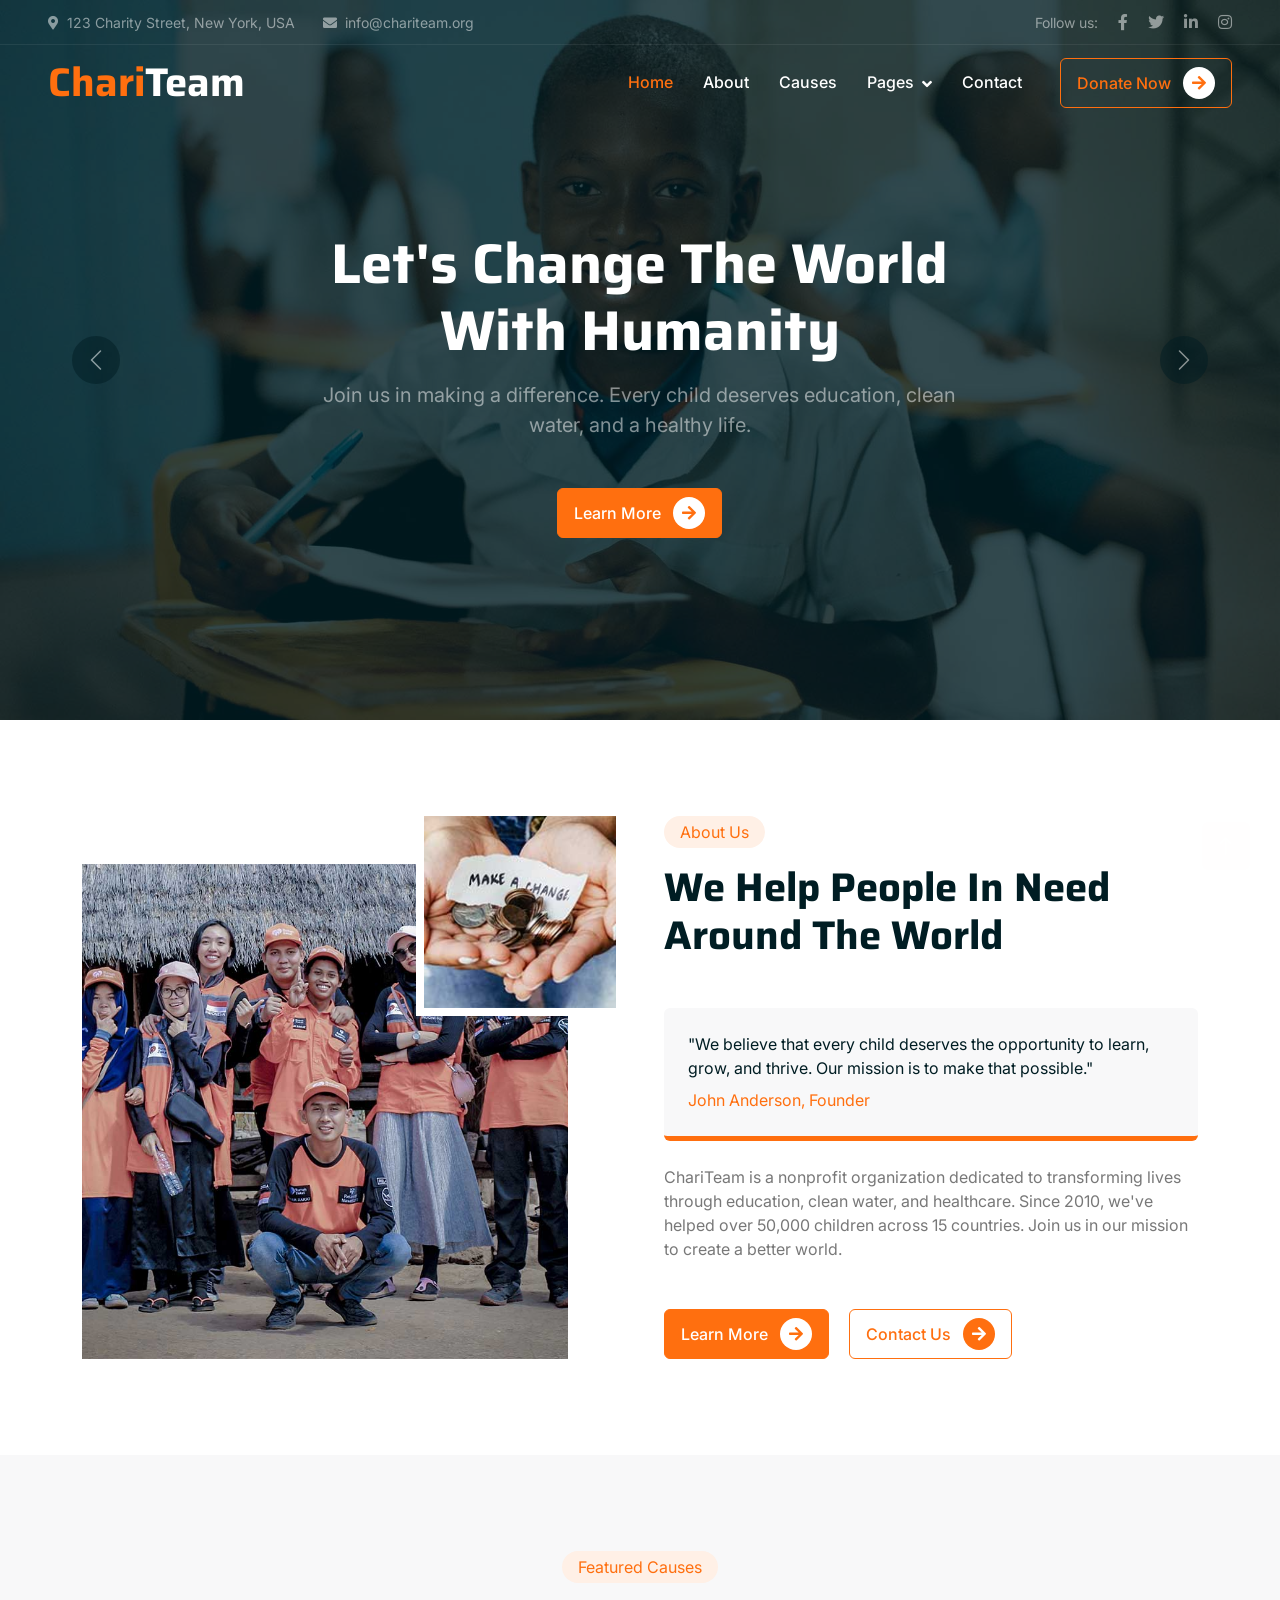
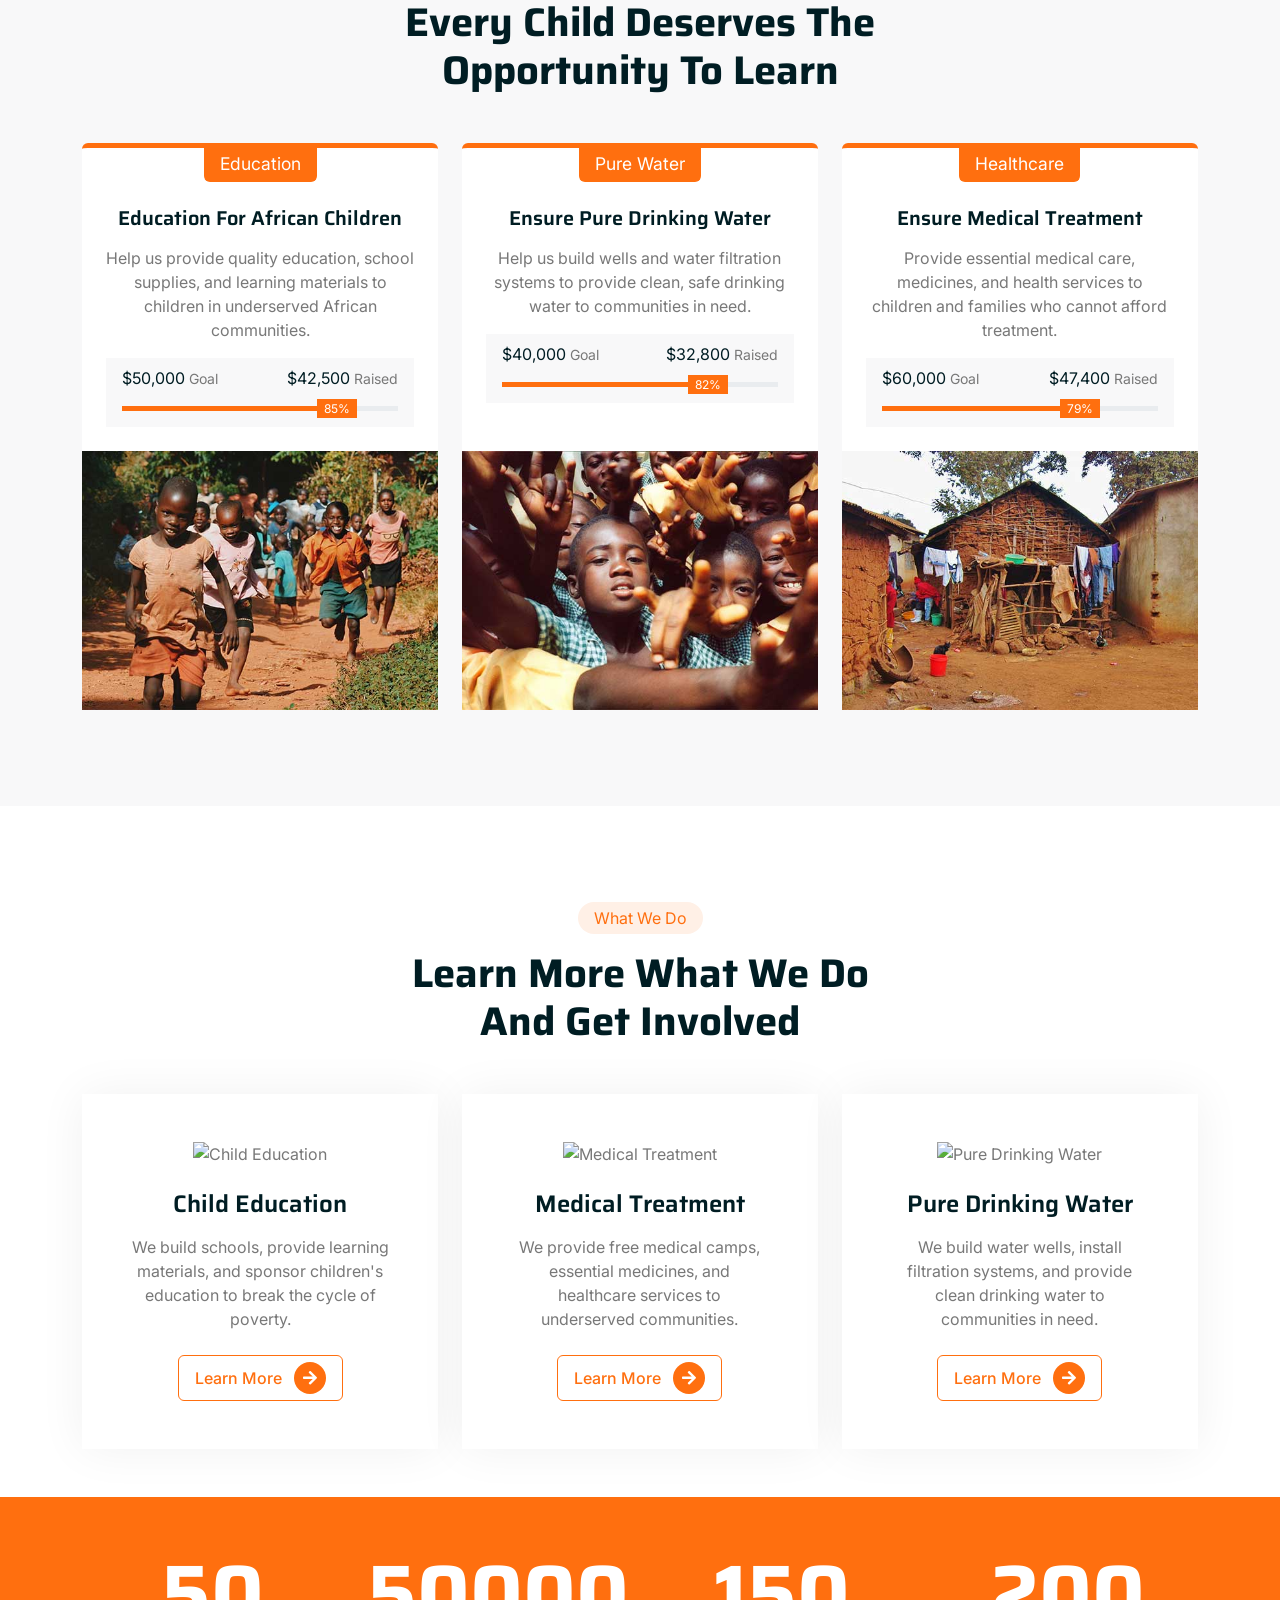
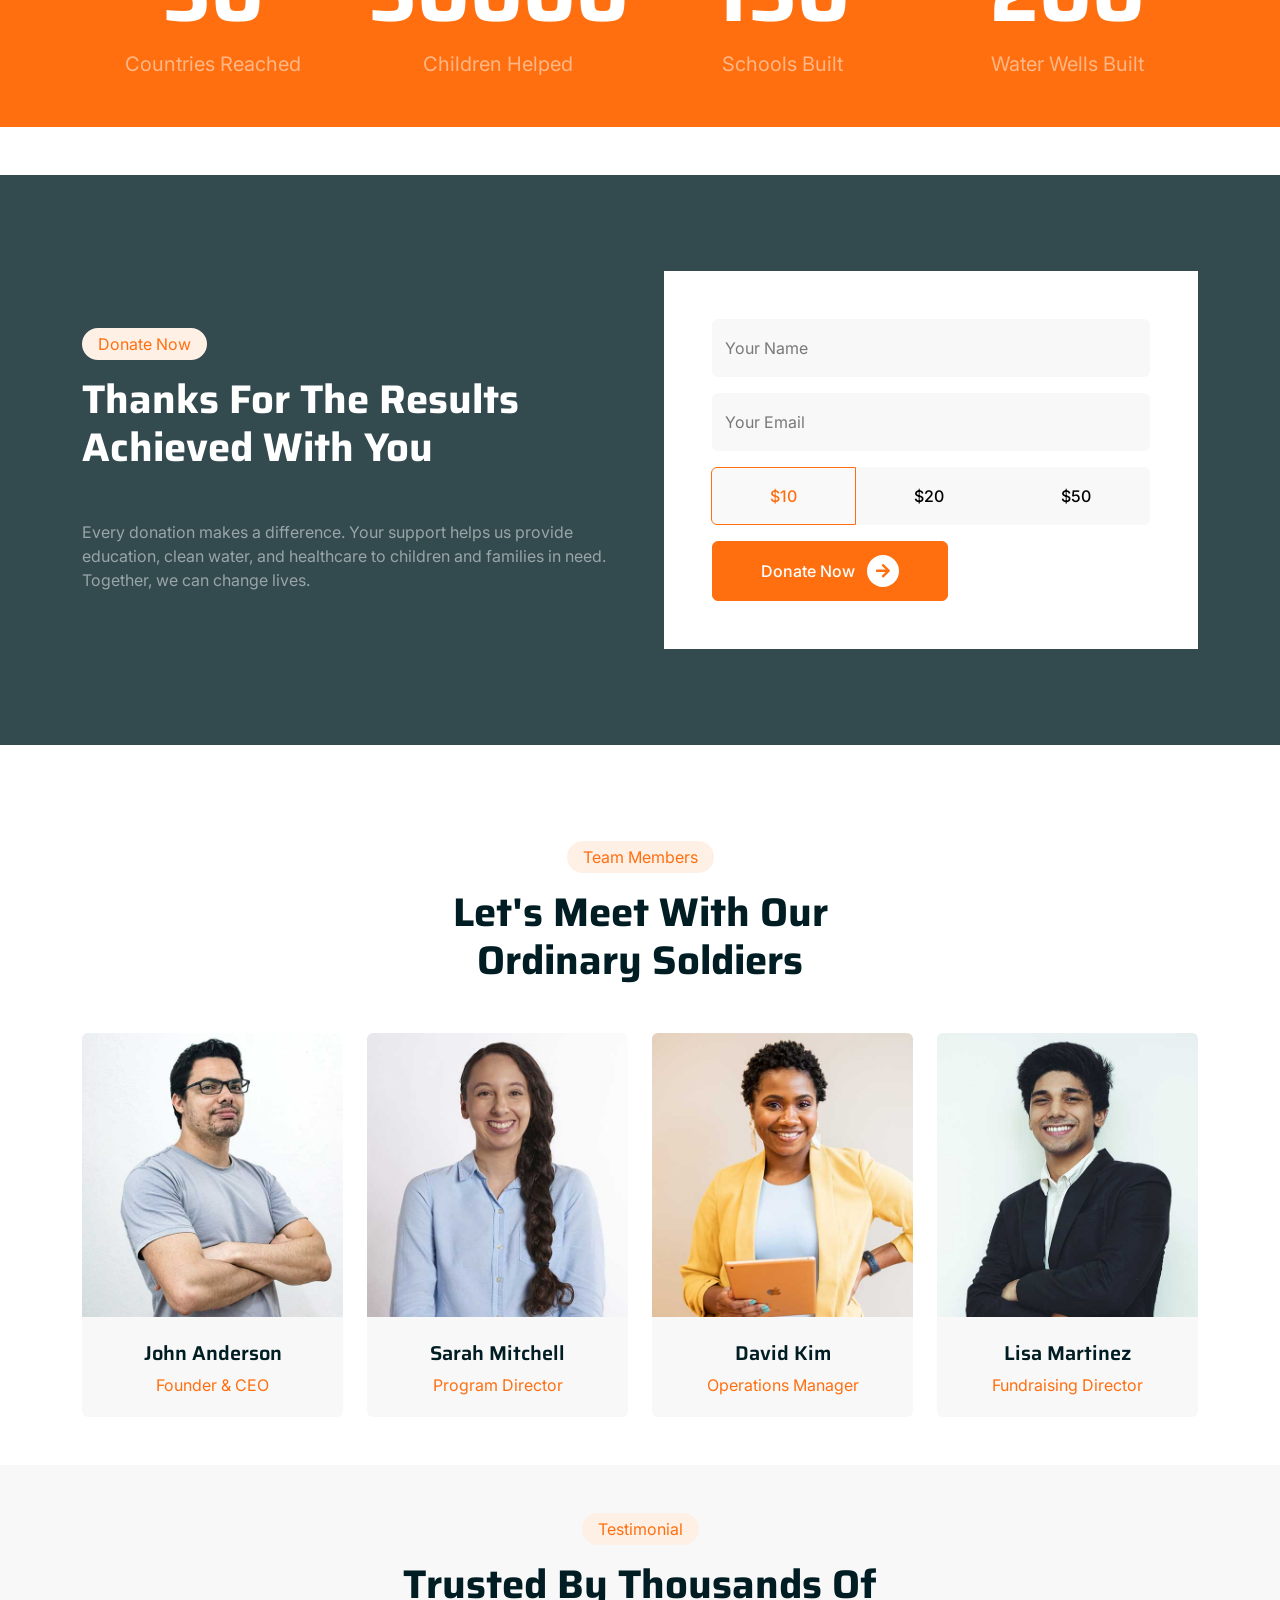
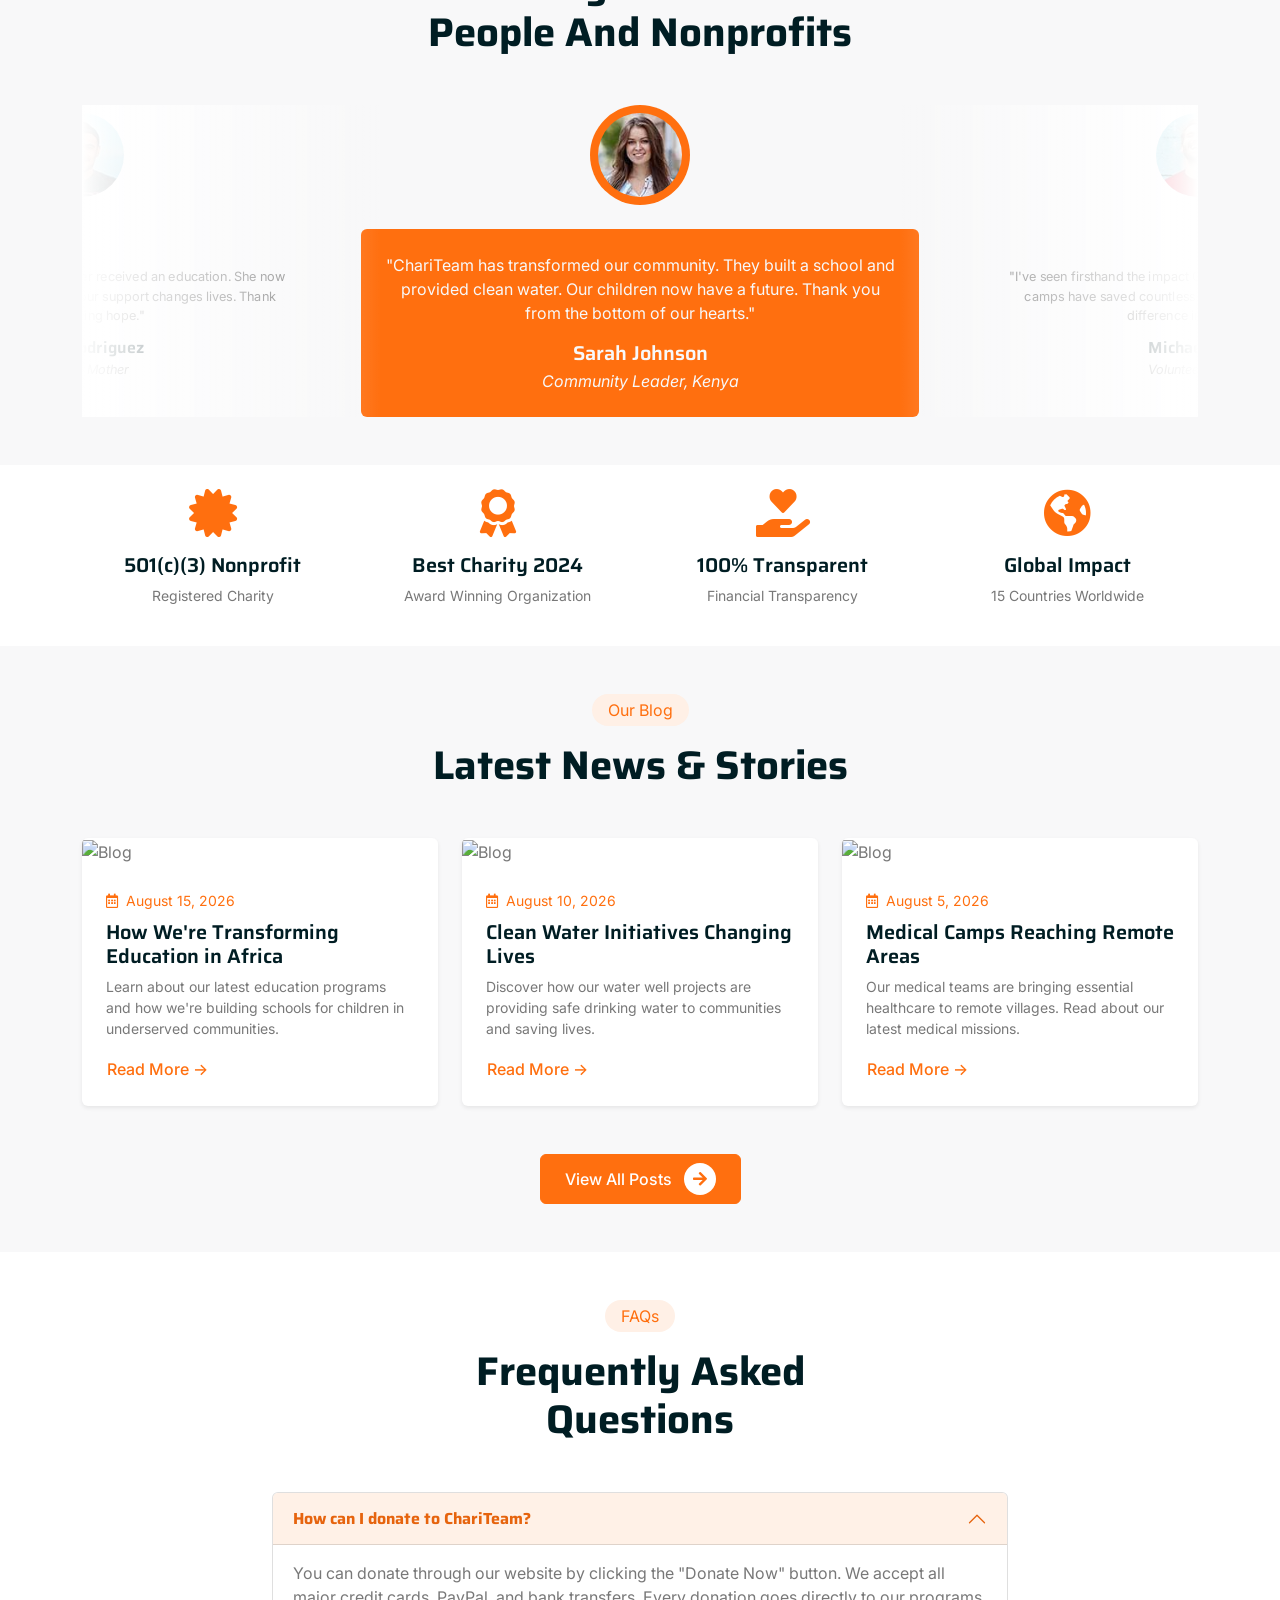
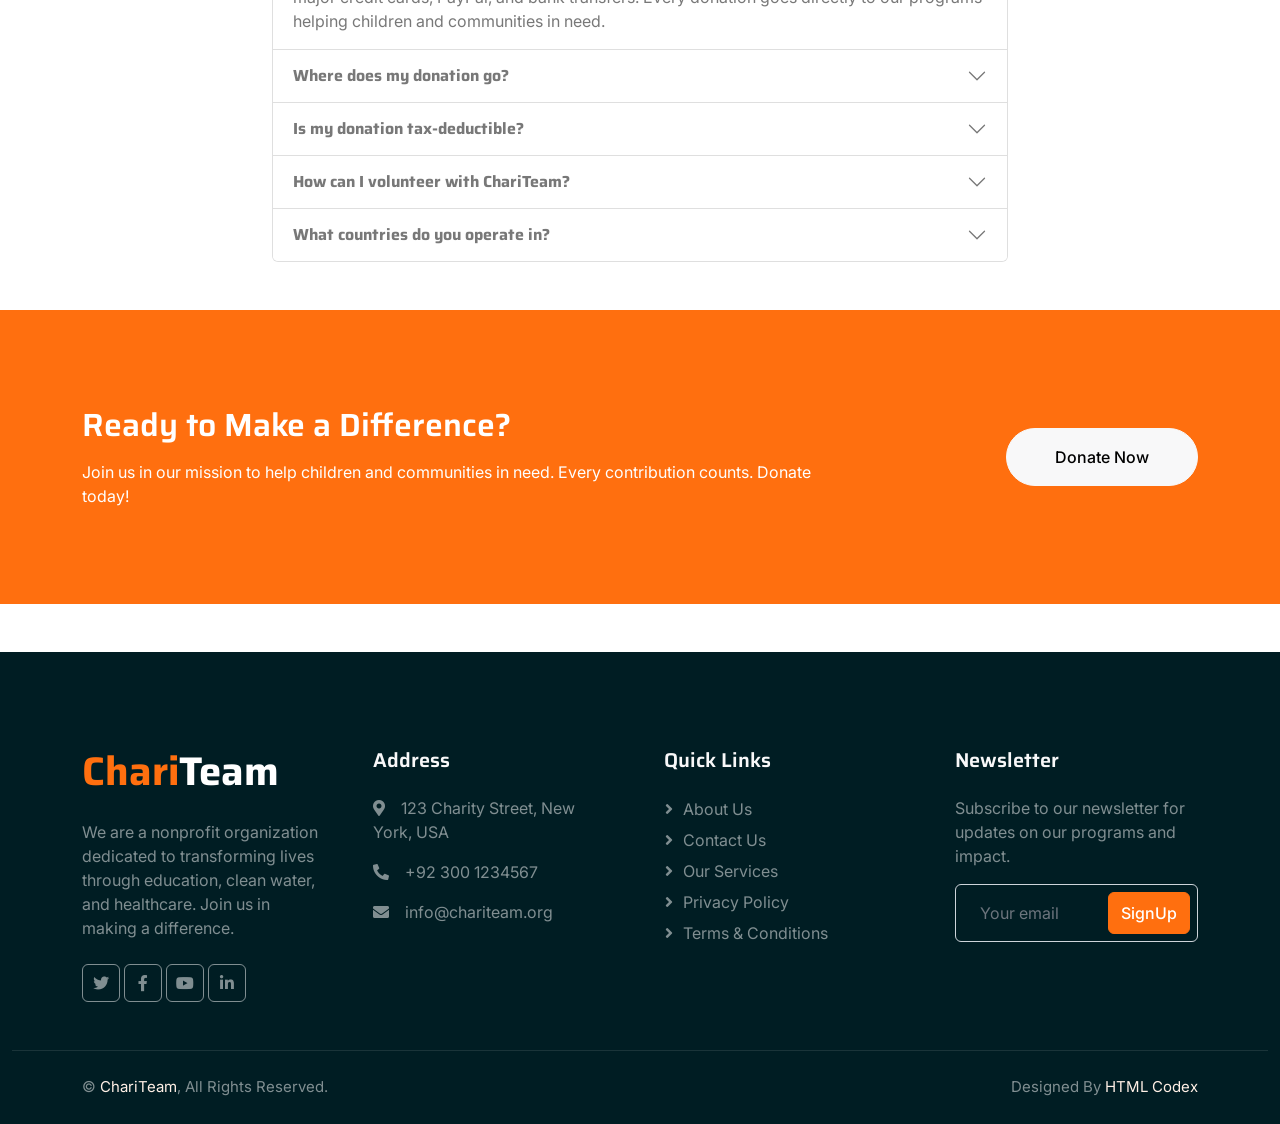
==== index.html @ 144189f0 "complate done" ====
<!DOCTYPE html>
<html lang="en">

<head>
    <meta charset="utf-8">
    <title>ChariTeam - Charity & Nonprofit Organization | Help Children</title>
    <meta content="width=device-width, initial-scale=1.0" name="viewport">
    <meta content="charity organization, nonprofit, donate, help children, education, clean water, medical treatment, humanitarian aid" name="keywords">
    <meta content="ChariTeam is a nonprofit charity organization dedicated to helping children through education, clean water, and medical treatment. Join us to make a difference." name="description">

    <!-- Favicon -->
    <link href="img/favicon.ico" rel="icon">

    <!-- Google Web Fonts -->
    <link rel="preconnect" href="https://fonts.googleapis.com">
    <link rel="preconnect" href="https://fonts.gstatic.com" crossorigin>
    <link href="https://fonts.googleapis.com/css2?family=Inter:wght@400;500;600&family=Saira:wght@500;600;700&display=swap" rel="stylesheet"> 

    <!-- Icon Font Stylesheet -->
    <link href="https://cdnjs.cloudflare.com/ajax/libs/font-awesome/5.10.0/css/all.min.css" rel="stylesheet">
    <link href="https://cdn.jsdelivr.net/npm/bootstrap-icons@1.4.1/font/bootstrap-icons.css" rel="stylesheet">

    <!-- Libraries Stylesheet -->
    <link href="lib/animate/animate.min.css" rel="stylesheet">
    <link href="lib/owlcarousel/assets/owl.carousel.min.css" rel="stylesheet">

    <!-- Customized Bootstrap Stylesheet -->
    <link href="css/bootstrap.min.css" rel="stylesheet">
    <script async src="https://pagead2.googlesyndication.com/pagead/js/adsbygoogle.js?client=ca-pub-5177822330952725"
     crossorigin="anonymous"></script>
    <!-- Template Stylesheet -->
    <link href="css/style.css" rel="stylesheet">
</head>

<body>
    <!-- Spinner Start -->
    <div id="spinner" class="show bg-white position-fixed translate-middle w-100 vh-100 top-50 start-50 d-flex align-items-center justify-content-center">
        <div class="spinner-grow text-primary" role="status"></div>
    </div>
    <!-- Spinner End -->


    <!-- Navbar Start -->
    <div class="container-fluid fixed-top px-0 wow fadeIn" data-wow-delay="0.1s">
        <div class="top-bar text-white-50 row gx-0 align-items-center d-none d-lg-flex">
            <div class="col-lg-6 px-5 text-start">
                <small><i class="fa fa-map-marker-alt me-2"></i>123 Charity Street, New York, USA</small>
                <small class="ms-4"><i class="fa fa-envelope me-2"></i>info@chariteam.org</small>
            </div>
            <div class="col-lg-6 px-5 text-end">
                <small>Follow us:</small>
                <a class="text-white-50 ms-3" href="#"><i class="fab fa-facebook-f"></i></a>
                <a class="text-white-50 ms-3" href="#"><i class="fab fa-twitter"></i></a>
                <a class="text-white-50 ms-3" href="#"><i class="fab fa-linkedin-in"></i></a>
                <a class="text-white-50 ms-3" href="#"><i class="fab fa-instagram"></i></a>
            </div>
        </div>

        <nav class="navbar navbar-expand-lg navbar-dark py-lg-0 px-lg-5 wow fadeIn" data-wow-delay="0.1s">
            <a href="index.html" class="navbar-brand ms-4 ms-lg-0">
                <h1 class="fw-bold text-primary m-0">Chari<span class="text-white">Team</span></h1>
            </a>
            <button type="button" class="navbar-toggler me-4" data-bs-toggle="collapse" data-bs-target="#navbarCollapse">
                <span class="navbar-toggler-icon"></span>
            </button>
            <div class="collapse navbar-collapse" id="navbarCollapse">
                <div class="navbar-nav ms-auto p-4 p-lg-0">
                    <a href="index.html" class="nav-item nav-link active">Home</a>
                    <a href="about.html" class="nav-item nav-link">About</a>
                    <a href="causes.html" class="nav-item nav-link">Causes</a>
                    <div class="nav-item dropdown">
                        <a href="#" class="nav-link dropdown-toggle" data-bs-toggle="dropdown">Pages</a>
                        <div class="dropdown-menu m-0">
                            <a href="service.html" class="dropdown-item">Service</a>
                            <a href="donate.html" class="dropdown-item">Donate</a>
                            <a href="team.html" class="dropdown-item">Our Team</a>
                            <a href="testimonial.html" class="dropdown-item">Testimonial</a>
                            <a href="blog.html" class="dropdown-item">Our Blog</a>
                        </div>
                    </div>
                    <a href="contact.html" class="nav-item nav-link">Contact</a>
                </div>
                <div class="d-none d-lg-flex ms-2">
                    <a class="btn btn-outline-primary py-2 px-3" href="donate.html">
                        Donate Now
                        <div class="d-inline-flex btn-sm-square bg-white text-primary rounded-circle ms-2">
                            <i class="fa fa-arrow-right"></i>
                        </div>
                    </a>
                </div>
            </div>
        </nav>
    </div>
    <!-- Navbar End -->


    <!-- Carousel Start -->
    <div class="container-fluid p-0 mb-5">
        <div id="header-carousel" class="carousel slide" data-bs-ride="carousel">
            <div class="carousel-inner">
                <div class="carousel-item active">
                    <img class="w-100" src="img/carousel-1.jpg" alt="Charity Helping Children">
                    <div class="carousel-caption">
                        <div class="container">
                            <div class="row justify-content-center">
                                <div class="col-lg-7 pt-5">
                                    <h1 class="display-4 text-white mb-3 animated slideInDown">Let's Change The World With Humanity</h1>
                                    <p class="fs-5 text-white-50 mb-5 animated slideInDown">Join us in making a difference. Every child deserves education, clean water, and a healthy life.</p>
                                    <a class="btn btn-primary py-2 px-3 animated slideInDown" href="about.html">
                                        Learn More
                                        <div class="d-inline-flex btn-sm-square bg-white text-primary rounded-circle ms-2">
                                            <i class="fa fa-arrow-right"></i>
                                        </div>
                                    </a>
                                </div>
                            </div>
                        </div>
                    </div>
                </div>
                <div class="carousel-item">
                    <img class="w-100" src="img/carousel-2.jpg" alt="Helping Hands">
                    <div class="carousel-caption">
                        <div class="container">
                            <div class="row justify-content-center">
                                <div class="col-lg-7 pt-5">
                                    <h1 class="display-4 text-white mb-3 animated slideInDown">Let's Save More Lives With Our Helping Hand</h1>
                                    <p class="fs-5 text-white-50 mb-5 animated slideInDown">Together we can provide medical treatment, education, and hope to those who need it most.</p>
                                    <a class="btn btn-primary py-2 px-3 animated slideInDown" href="donate.html">
                                        Donate Now
                                        <div class="d-inline-flex btn-sm-square bg-white text-primary rounded-circle ms-2">
                                            <i class="fa fa-arrow-right"></i>
                                        </div>
                                    </a>
                                </div>
                            </div>
                        </div>
                    </div>
                </div>
            </div>
            <button class="carousel-control-prev" type="button" data-bs-target="#header-carousel" data-bs-slide="prev">
                <span class="carousel-control-prev-icon" aria-hidden="true"></span>
                <span class="visually-hidden">Previous</span>
            </button>
            <button class="carousel-control-next" type="button" data-bs-target="#header-carousel" data-bs-slide="next">
                <span class="carousel-control-next-icon" aria-hidden="true"></span>
                <span class="visually-hidden">Next</span>
            </button>
        </div>
    </div>
    <!-- Carousel End -->


    <!-- About Start -->
    <div class="container-xxl py-5">
        <div class="container">
            <div class="row g-5">
                <div class="col-lg-6 wow fadeInUp" data-wow-delay="0.1s">
                    <div class="position-relative overflow-hidden h-100" style="min-height: 400px;">
                        <img class="position-absolute w-100 h-100 pt-5 pe-5" src="img/about-1.jpg" alt="About ChariTeam" style="object-fit: cover;">
                        <img class="position-absolute top-0 end-0 bg-white ps-2 pb-2" src="img/about-2.jpg" alt="" style="width: 200px; height: 200px; object-fit: cover;">
                    </div>
                </div>
                <div class="col-lg-6 wow fadeInUp" data-wow-delay="0.5s">
                    <div class="h-100">
                        <div class="d-inline-block rounded-pill bg-secondary text-primary py-1 px-3 mb-3">About Us</div>
                        <h1 class="display-6 mb-5">We Help People In Need Around The World</h1>
                        <div class="bg-light border-bottom border-5 border-primary rounded p-4 mb-4">
                            <p class="text-dark mb-2">"We believe that every child deserves the opportunity to learn, grow, and thrive. Our mission is to make that possible."</p>
                            <span class="text-primary">John Anderson, Founder</span>
                        </div>
                        <p class="mb-5">ChariTeam is a nonprofit organization dedicated to transforming lives through education, clean water, and healthcare. Since 2010, we've helped over 50,000 children across 15 countries. Join us in our mission to create a better world.</p>
                        <a class="btn btn-primary py-2 px-3 me-3" href="about.html">
                            Learn More
                            <div class="d-inline-flex btn-sm-square bg-white text-primary rounded-circle ms-2">
                                <i class="fa fa-arrow-right"></i>
                            </div>
                        </a>
                        <a class="btn btn-outline-primary py-2 px-3" href="contact.html">
                            Contact Us
                            <div class="d-inline-flex btn-sm-square bg-primary text-white rounded-circle ms-2">
                                <i class="fa fa-arrow-right"></i>
                            </div>
                        </a>
                    </div>
                </div>
            </div>
        </div>
    </div>
    <!-- About End -->


    <!-- Causes Start -->
    <div class="container-xxl bg-light my-5 py-5">
        <div class="container py-5">
            <div class="text-center mx-auto mb-5 wow fadeInUp" data-wow-delay="0.1s" style="max-width: 500px;">
                <div class="d-inline-block rounded-pill bg-secondary text-primary py-1 px-3 mb-3">Featured Causes</div>
                <h1 class="display-6 mb-5">Every Child Deserves The Opportunity To Learn</h1>
            </div>
            <div class="row g-4 justify-content-center">
                <div class="col-lg-4 col-md-6 wow fadeInUp" data-wow-delay="0.1s">
                    <div class="causes-item d-flex flex-column bg-white border-top border-5 border-primary rounded-top overflow-hidden h-100">
                        <div class="text-center p-4 pt-0">
                            <div class="d-inline-block bg-primary text-white rounded-bottom fs-5 pb-1 px-3 mb-4">
                                <small>Education</small>
                            </div>
                            <h5 class="mb-3">Education For African Children</h5>
                            <p>Help us provide quality education, school supplies, and learning materials to children in underserved African communities.</p>
                            <div class="causes-progress bg-light p-3 pt-2">
                                <div class="d-flex justify-content-between">
                                    <p class="text-dark">$50,000 <small class="text-body">Goal</small></p>
                                    <p class="text-dark">$42,500 <small class="text-body">Raised</small></p>
                                </div>
                                <div class="progress">
                                    <div class="progress-bar" role="progressbar" aria-valuenow="85" aria-valuemin="0" aria-valuemax="100">
                                        <span>85%</span>
                                    </div>
                                </div>
                            </div>
                        </div>
                        <div class="position-relative mt-auto">
                            <img class="img-fluid" src="img/courses-1.jpg" alt="Education for African Children">
                            <div class="causes-overlay">
                                <a class="btn btn-outline-primary" href="causes.html">
                                    Read More
                                    <div class="d-inline-flex btn-sm-square bg-primary text-white rounded-circle ms-2">
                                        <i class="fa fa-arrow-right"></i>
                                    </div>
                                </a>
                            </div>
                        </div>
                    </div>
                </div>
                <div class="col-lg-4 col-md-6 wow fadeInUp" data-wow-delay="0.3s">
                    <div class="causes-item d-flex flex-column bg-white border-top border-5 border-primary rounded-top overflow-hidden h-100">
                        <div class="text-center p-4 pt-0">
                            <div class="d-inline-block bg-primary text-white rounded-bottom fs-5 pb-1 px-3 mb-4">
                                <small>Pure Water</small>
                            </div>
                            <h5 class="mb-3">Ensure Pure Drinking Water</h5>
                            <p>Help us build wells and water filtration systems to provide clean, safe drinking water to communities in need.</p>
                            <div class="causes-progress bg-light p-3 pt-2">
                                <div class="d-flex justify-content-between">
                                    <p class="text-dark">$40,000 <small class="text-body">Goal</small></p>
                                    <p class="text-dark">$32,800 <small class="text-body">Raised</small></p>
                                </div>
                                <div class="progress">
                                    <div class="progress-bar" role="progressbar" aria-valuenow="82" aria-valuemin="0" aria-valuemax="100">
                                        <span>82%</span>
                                    </div>
                                </div>
                            </div>
                        </div>
                        <div class="position-relative mt-auto">
                            <img class="img-fluid" src="img/courses-2.jpg" alt="Ensure Pure Drinking Water">
                            <div class="causes-overlay">
                                <a class="btn btn-outline-primary" href="causes.html">
                                    Read More
                                    <div class="d-inline-flex btn-sm-square bg-primary text-white rounded-circle ms-2">
                                        <i class="fa fa-arrow-right"></i>
                                    </div>
                                </a>
                            </div>
                        </div>
                    </div>
                </div>
                <div class="col-lg-4 col-md-6 wow fadeInUp" data-wow-delay="0.5s">
                    <div class="causes-item d-flex flex-column bg-white border-top border-5 border-primary rounded-top overflow-hidden h-100">
                        <div class="text-center p-4 pt-0">
                            <div class="d-inline-block bg-primary text-white rounded-bottom fs-5 pb-1 px-3 mb-4">
                                <small>Healthcare</small>
                            </div>
                            <h5 class="mb-3">Ensure Medical Treatment</h5>
                            <p>Provide essential medical care, medicines, and health services to children and families who cannot afford treatment.</p>
                            <div class="causes-progress bg-light p-3 pt-2">
                                <div class="d-flex justify-content-between">
                                    <p class="text-dark">$60,000 <small class="text-body">Goal</small></p>
                                    <p class="text-dark">$47,400 <small class="text-body">Raised</small></p>
                                </div>
                                <div class="progress">
                                    <div class="progress-bar" role="progressbar" aria-valuenow="79" aria-valuemin="0" aria-valuemax="100">
                                        <span>79%</span>
                                    </div>
                                </div>
                            </div>
                        </div>
                        <div class="position-relative mt-auto">
                            <img class="img-fluid" src="img/courses-3.jpg" alt="Ensure Medical Treatment">
                            <div class="causes-overlay">
                                <a class="btn btn-outline-primary" href="causes.html">
                                    Read More
                                    <div class="d-inline-flex btn-sm-square bg-primary text-white rounded-circle ms-2">
                                        <i class="fa fa-arrow-right"></i>
                                    </div>
                                </a>
                            </div>
                        </div>
                    </div>
                </div>
            </div>
        </div>
    </div>
    <!-- Causes End -->


    <!-- Services Start -->
    <div class="container-xxl py-5">
        <div class="container">
            <div class="text-center mx-auto mb-5 wow fadeInUp" data-wow-delay="0.1s" style="max-width: 500px;">
                <div class="d-inline-block rounded-pill bg-secondary text-primary py-1 px-3 mb-3">What We Do</div>
                <h1 class="display-6 mb-5">Learn More What We Do And Get Involved</h1>
            </div>
            <div class="row g-4 justify-content-center">
                <div class="col-lg-4 col-md-6 wow fadeInUp" data-wow-delay="0.1s">
                    <div class="service-item bg-white text-center h-100 p-4 p-xl-5">
                        <img class="img-fluid mb-4" src="https://img.icons8.com/fluency/96/book.png" alt="Child Education">
                        <h4 class="mb-3">Child Education</h4>
                        <p class="mb-4">We build schools, provide learning materials, and sponsor children's education to break the cycle of poverty.</p>
                        <a class="btn btn-outline-primary px-3" href="service.html">
                            Learn More
                            <div class="d-inline-flex btn-sm-square bg-primary text-white rounded-circle ms-2">
                                <i class="fa fa-arrow-right"></i>
                            </div>
                        </a>
                    </div>
                </div>
                <div class="col-lg-4 col-md-6 wow fadeInUp" data-wow-delay="0.3s">
                    <div class="service-item bg-white text-center h-100 p-4 p-xl-5">
                        <img class="img-fluid mb-4" src="https://img.icons8.com/fluency/96/medical-doctor.png" alt="Medical Treatment">
                        <h4 class="mb-3">Medical Treatment</h4>
                        <p class="mb-4">We provide free medical camps, essential medicines, and healthcare services to underserved communities.</p>
                        <a class="btn btn-outline-primary px-3" href="service.html">
                            Learn More
                            <div class="d-inline-flex btn-sm-square bg-primary text-white rounded-circle ms-2">
                                <i class="fa fa-arrow-right"></i>
                            </div>
                        </a>
                    </div>
                </div>
                <div class="col-lg-4 col-md-6 wow fadeInUp" data-wow-delay="0.5s">
                    <div class="service-item bg-white text-center h-100 p-4 p-xl-5">
                        <img class="img-fluid mb-4" src="https://img.icons8.com/fluency/96/water.png" alt="Pure Drinking Water">
                        <h4 class="mb-3">Pure Drinking Water</h4>
                        <p class="mb-4">We build water wells, install filtration systems, and provide clean drinking water to communities in need.</p>
                        <a class="btn btn-outline-primary px-3" href="service.html">
                            Learn More
                            <div class="d-inline-flex btn-sm-square bg-primary text-white rounded-circle ms-2">
                                <i class="fa fa-arrow-right"></i>
                            </div>
                        </a>
                    </div>
                </div>
            </div>
        </div>
    </div>
    <!-- Services End -->


    <!-- Stats Section Start -->
    <div class="container-xxl py-5 bg-primary">
        <div class="container">
            <div class="row g-4 text-center">
                <div class="col-lg-3 col-md-6 wow fadeInUp" data-wow-delay="0.1s">
                    <h1 class="display-1 text-white" data-toggle="counter-up">50</h1>
                    <span class="fs-5 text-white-50">Countries Reached</span>
                </div>
                <div class="col-lg-3 col-md-6 wow fadeInUp" data-wow-delay="0.3s">
                    <h1 class="display-1 text-white" data-toggle="counter-up">50000</h1>
                    <span class="fs-5 text-white-50">Children Helped</span>
                </div>
                <div class="col-lg-3 col-md-6 wow fadeInUp" data-wow-delay="0.5s">
                    <h1 class="display-1 text-white" data-toggle="counter-up">150</h1>
                    <span class="fs-5 text-white-50">Schools Built</span>
                </div>
                <div class="col-lg-3 col-md-6 wow fadeInUp" data-wow-delay="0.7s">
                    <h1 class="display-1 text-white" data-toggle="counter-up">200</h1>
                    <span class="fs-5 text-white-50">Water Wells Built</span>
                </div>
            </div>
        </div>
    </div>
    <!-- Stats Section End -->


    <!-- Donate Start -->
    <div class="container-fluid donate my-5 py-5" data-parallax="scroll" data-image-src="img/carousel-2.jpg">
        <div class="container py-5">
            <div class="row g-5 align-items-center">
                <div class="col-lg-6 wow fadeIn" data-wow-delay="0.1s">
                    <div class="d-inline-block rounded-pill bg-secondary text-primary py-1 px-3 mb-3">Donate Now</div>
                    <h1 class="display-6 text-white mb-5">Thanks For The Results Achieved With You</h1>
                    <p class="text-white-50 mb-0">Every donation makes a difference. Your support helps us provide education, clean water, and healthcare to children and families in need. Together, we can change lives.</p>
                </div>
                <div class="col-lg-6 wow fadeIn" data-wow-delay="0.5s">
                    <div class="h-100 bg-white p-5">
                        <form>
                            <div class="row g-3">
                                <div class="col-12">
                                    <div class="form-floating">
                                        <input type="text" class="form-control bg-light border-0" id="name" placeholder="Your Name">
                                        <label for="name">Your Name</label>
                                    </div>
                                </div>
                                <div class="col-12">
                                    <div class="form-floating">
                                        <input type="email" class="form-control bg-light border-0" id="email" placeholder="Your Email">
                                        <label for="email">Your Email</label>
                                    </div>
                                </div>
                                <div class="col-12">
                                    <div class="btn-group d-flex justify-content-around">
                                        <input type="radio" class="btn-check" name="btnradio" id="btnradio1" checked>
                                        <label class="btn btn-light py-3" for="btnradio1">$10</label>
                                        <input type="radio" class="btn-check" name="btnradio" id="btnradio2">
                                        <label class="btn btn-light py-3" for="btnradio2">$20</label>
                                        <input type="radio" class="btn-check" name="btnradio" id="btnradio3">
                                        <label class="btn btn-light py-3" for="btnradio3">$50</label>
                                    </div>
                                </div>
                                <div class="col-12">
                                    <button class="btn btn-primary px-5" style="height: 60px;" type="submit">
                                        Donate Now
                                        <div class="d-inline-flex btn-sm-square bg-white text-primary rounded-circle ms-2">
                                            <i class="fa fa-arrow-right"></i>
                                        </div>
                                    </button>
                                </div>
                            </div>
                        </form>
                    </div>
                </div>
            </div>
        </div>
    </div>
    <!-- Donate End -->


    <!-- Team Start -->
    <div class="container-xxl py-5">
        <div class="container">
            <div class="text-center mx-auto mb-5 wow fadeInUp" data-wow-delay="0.1s" style="max-width: 500px;">
                <div class="d-inline-block rounded-pill bg-secondary text-primary py-1 px-3 mb-3">Team Members</div>
                <h1 class="display-6 mb-5">Let's Meet With Our Ordinary Soldiers</h1>
            </div>
            <div class="row g-4">
                <div class="col-lg-3 col-md-6 wow fadeInUp" data-wow-delay="0.1s">
                    <div class="team-item position-relative rounded overflow-hidden">
                        <div class="overflow-hidden">
                            <img class="img-fluid" src="img/team-1.jpg" alt="Team Member">
                        </div>
                        <div class="team-text bg-light text-center p-4">
                            <h5>John Anderson</h5>
                            <p class="text-primary">Founder & CEO</p>
                            <div class="team-social text-center">
                                <a class="btn btn-square" href="#"><i class="fab fa-facebook-f"></i></a>
                                <a class="btn btn-square" href="#"><i class="fab fa-twitter"></i></a>
                                <a class="btn btn-square" href="#"><i class="fab fa-instagram"></i></a>
                            </div>
                        </div>
                    </div>
                </div>
                <div class="col-lg-3 col-md-6 wow fadeInUp" data-wow-delay="0.3s">
                    <div class="team-item position-relative rounded overflow-hidden">
                        <div class="overflow-hidden">
                            <img class="img-fluid" src="img/team-2.jpg" alt="Team Member">
                        </div>
                        <div class="team-text bg-light text-center p-4">
                            <h5>Sarah Mitchell</h5>
                            <p class="text-primary">Program Director</p>
                            <div class="team-social text-center">
                                <a class="btn btn-square" href="#"><i class="fab fa-facebook-f"></i></a>
                                <a class="btn btn-square" href="#"><i class="fab fa-twitter"></i></a>
                                <a class="btn btn-square" href="#"><i class="fab fa-instagram"></i></a>
                            </div>
                        </div>
                    </div>
                </div>
                <div class="col-lg-3 col-md-6 wow fadeInUp" data-wow-delay="0.5s">
                    <div class="team-item position-relative rounded overflow-hidden">
                        <div class="overflow-hidden">
                            <img class="img-fluid" src="img/team-3.jpg" alt="Team Member">
                        </div>
                        <div class="team-text bg-light text-center p-4">
                            <h5>David Kim</h5>
                            <p class="text-primary">Operations Manager</p>
                            <div class="team-social text-center">
                                <a class="btn btn-square" href="#"><i class="fab fa-facebook-f"></i></a>
                                <a class="btn btn-square" href="#"><i class="fab fa-twitter"></i></a>
                                <a class="btn btn-square" href="#"><i class="fab fa-instagram"></i></a>
                            </div>
                        </div>
                    </div>
                </div>
                <div class="col-lg-3 col-md-6 wow fadeInUp" data-wow-delay="0.7s">
                    <div class="team-item position-relative rounded overflow-hidden">
                        <div class="overflow-hidden">
                            <img class="img-fluid" src="img/team-4.jpg" alt="Team Member">
                        </div>
                        <div class="team-text bg-light text-center p-4">
                            <h5>Lisa Martinez</h5>
                            <p class="text-primary">Fundraising Director</p>
                            <div class="team-social text-center">
                                <a class="btn btn-square" href="#"><i class="fab fa-facebook-f"></i></a>
                                <a class="btn btn-square" href="#"><i class="fab fa-twitter"></i></a>
                                <a class="btn btn-square" href="#"><i class="fab fa-instagram"></i></a>
                            </div>
                        </div>
                    </div>
                </div>
            </div>
        </div>
    </div>
    <!-- Team End -->


    <!-- Testimonial Start -->
    <div class="container-xxl py-5 bg-light">
        <div class="container">
            <div class="text-center mx-auto mb-5 wow fadeInUp" data-wow-delay="0.1s" style="max-width: 500px;">
                <div class="d-inline-block rounded-pill bg-secondary text-primary py-1 px-3 mb-3">Testimonial</div>
                <h1 class="display-6 mb-5">Trusted By Thousands Of People And Nonprofits</h1>
            </div>
            <div class="owl-carousel testimonial-carousel wow fadeInUp" data-wow-delay="0.1s">
                <div class="testimonial-item text-center">
                    <img class="img-fluid bg-light rounded-circle p-2 mx-auto mb-4" src="img/testimonial-1.jpg" style="width: 100px; height: 100px; object-fit: cover;">
                    <div class="testimonial-text rounded text-center p-4">
                        <p>"ChariTeam has transformed our community. They built a school and provided clean water. Our children now have a future. Thank you from the bottom of our hearts."</p>
                        <h5 class="mb-1">Sarah Johnson</h5>
                        <span class="fst-italic">Community Leader, Kenya</span>
                    </div>
                </div>
                <div class="testimonial-item text-center">
                    <img class="img-fluid bg-light rounded-circle p-2 mx-auto mb-4" src="img/testimonial-2.jpg" style="width: 100px; height: 100px; object-fit: cover;">
                    <div class="testimonial-text rounded text-center p-4">
                        <p>"I've seen firsthand the impact ChariTeam makes. Their medical camps have saved countless lives. They are truly making a difference in the world."</p>
                        <h5 class="mb-1">Michael Chen</h5>
                        <span class="fst-italic">Volunteer Doctor</span>
                    </div>
                </div>
                <div class="testimonial-item text-center">
                    <img class="img-fluid bg-light rounded-circle p-2 mx-auto mb-4" src="img/testimonial-3.jpg" style="width: 100px; height: 100px; object-fit: cover;">
                    <div class="testimonial-text rounded text-center p-4">
                        <p>"Thanks to ChariTeam, my daughter received an education. She now dreams of becoming a doctor. Your support changes lives. Thank you for giving hope."</p>
                        <h5 class="mb-1">Emily Rodriguez</h5>
                        <span class="fst-italic">Grateful Mother</span>
                    </div>
                </div>
            </div>
        </div>
    </div>
    <!-- Testimonial End -->


    <!-- Trust Badges Start -->
    <div class="container-xxl py-4">
        <div class="container">
            <div class="row g-4 text-center">
                <div class="col-lg-3 col-md-6 wow fadeInUp" data-wow-delay="0.1s">
                    <i class="fas fa-certificate fa-3x text-primary mb-3"></i>
                    <h5>501(c)(3) Nonprofit</h5>
                    <p class="small">Registered Charity</p>
                </div>
                <div class="col-lg-3 col-md-6 wow fadeInUp" data-wow-delay="0.3s">
                    <i class="fas fa-award fa-3x text-primary mb-3"></i>
                    <h5>Best Charity 2024</h5>
                    <p class="small">Award Winning Organization</p>
                </div>
                <div class="col-lg-3 col-md-6 wow fadeInUp" data-wow-delay="0.5s">
                    <i class="fas fa-hand-holding-heart fa-3x text-primary mb-3"></i>
                    <h5>100% Transparent</h5>
                    <p class="small">Financial Transparency</p>
                </div>
                <div class="col-lg-3 col-md-6 wow fadeInUp" data-wow-delay="0.7s">
                    <i class="fas fa-globe-americas fa-3x text-primary mb-3"></i>
                    <h5>Global Impact</h5>
                    <p class="small">15 Countries Worldwide</p>
                </div>
            </div>
        </div>
    </div>
    <!-- Trust Badges End -->


    <!-- Blog Section Start -->
    <div class="container-xxl py-5 bg-light">
        <div class="container">
            <div class="text-center mx-auto mb-5 wow fadeInUp" data-wow-delay="0.1s" style="max-width: 500px;">
                <div class="d-inline-block rounded-pill bg-secondary text-primary py-1 px-3 mb-3">Our Blog</div>
                <h1 class="display-6 mb-5">Latest News & Stories</h1>
            </div>
            <div class="row g-4">
                <div class="col-lg-4 col-md-6 wow fadeInUp" data-wow-delay="0.1s">
                    <div class="bg-white rounded overflow-hidden shadow-sm h-100">
                        <img class="img-fluid w-100" src="https://images.pexels.com/photos/6646952/pexels-photo-6646952.jpeg?w=800&h=400&fit=crop" alt="Blog" style="height: 220px; object-fit: cover;">
                        <div class="p-4">
                            <span class="text-primary small"><i class="far fa-calendar-alt me-2"></i>August 15, 2026</span>
                            <h5 class="mt-2">How We're Transforming Education in Africa</h5>
                            <p class="small">Learn about our latest education programs and how we're building schools for children in underserved communities.</p>
                            <a href="blog-post.html" class="btn btn-link text-primary p-0">Read More →</a>
                        </div>
                    </div>
                </div>
                <div class="col-lg-4 col-md-6 wow fadeInUp" data-wow-delay="0.3s">
                    <div class="bg-white rounded overflow-hidden shadow-sm h-100">
                        <img class="img-fluid w-100" src="https://images.pexels.com/photos/6646956/pexels-photo-6646956.jpeg?w=800&h=400&fit=crop" alt="Blog" style="height: 220px; object-fit: cover;">
                        <div class="p-4">
                            <span class="text-primary small"><i class="far fa-calendar-alt me-2"></i>August 10, 2026</span>
                            <h5 class="mt-2">Clean Water Initiatives Changing Lives</h5>
                            <p class="small">Discover how our water well projects are providing safe drinking water to communities and saving lives.</p>
                            <a href="blog-post.html" class="btn btn-link text-primary p-0">Read More →</a>
                        </div>
                    </div>
                </div>
                <div class="col-lg-4 col-md-6 wow fadeInUp" data-wow-delay="0.5s">
                    <div class="bg-white rounded overflow-hidden shadow-sm h-100">
                        <img class="img-fluid w-100" src="https://images.pexels.com/photos/6646956/pexels-photo-6646956.jpeg?w=800&h=400&fit=crop" alt="Blog" style="height: 220px; object-fit: cover;">
                        <div class="p-4">
                            <span class="text-primary small"><i class="far fa-calendar-alt me-2"></i>August 5, 2026</span>
                            <h5 class="mt-2">Medical Camps Reaching Remote Areas</h5>
                            <p class="small">Our medical teams are bringing essential healthcare to remote villages. Read about our latest medical missions.</p>
                            <a href="blog-post.html" class="btn btn-link text-primary p-0">Read More →</a>
                        </div>
                    </div>
                </div>
            </div>
            <div class="text-center mt-5">
                <a href="blog.html" class="btn btn-primary py-2 px-4">
                    View All Posts
                    <div class="d-inline-flex btn-sm-square bg-white text-primary rounded-circle ms-2">
                        <i class="fa fa-arrow-right"></i>
                    </div>
                </a>
            </div>
        </div>
    </div>
    <!-- Blog Section End -->


    <!-- FAQ Section Start -->
    <div class="container-xxl py-5">
        <div class="container">
            <div class="text-center mx-auto wow fadeInUp" data-wow-delay="0.1s" style="max-width: 500px;">
                <div class="d-inline-block rounded-pill bg-secondary text-primary py-1 px-3 mb-3">FAQs</div>
                <h1 class="display-6 mb-5">Frequently Asked Questions</h1>
            </div>
            <div class="row justify-content-center">
                <div class="col-lg-8">
                    <div class="accordion" id="faqAccordion">
                        <div class="accordion-item wow fadeInUp" data-wow-delay="0.1s">
                            <h2 class="accordion-header">
                                <button class="accordion-button" type="button" data-bs-toggle="collapse" data-bs-target="#faq1">
                                    <strong>How can I donate to ChariTeam?</strong>
                                </button>
                            </h2>
                            <div id="faq1" class="accordion-collapse collapse show" data-bs-parent="#faqAccordion">
                                <div class="accordion-body">You can donate through our website by clicking the "Donate Now" button. We accept all major credit cards, PayPal, and bank transfers. Every donation goes directly to our programs helping children and communities in need.</div>
                            </div>
                        </div>
                        <div class="accordion-item wow fadeInUp" data-wow-delay="0.3s">
                            <h2 class="accordion-header">
                                <button class="accordion-button collapsed" type="button" data-bs-toggle="collapse" data-bs-target="#faq2">
                                    <strong>Where does my donation go?</strong>
                                </button>
                            </h2>
                            <div id="faq2" class="accordion-collapse collapse" data-bs-parent="#faqAccordion">
                                <div class="accordion-body">85% of your donation directly funds our programs including education, clean water, and healthcare. 10% goes to operational costs and 5% to administrative expenses. We are transparent about our finances.</div>
                            </div>
                        </div>
                        <div class="accordion-item wow fadeInUp" data-wow-delay="0.5s">
                            <h2 class="accordion-header">
                                <button class="accordion-button collapsed" type="button" data-bs-toggle="collapse" data-bs-target="#faq3">
                                    <strong>Is my donation tax-deductible?</strong>
                                </button>
                            </h2>
                            <div id="faq3" class="accordion-collapse collapse" data-bs-parent="#faqAccordion">
                                <div class="accordion-body">Yes, ChariTeam is a registered 501(c)(3) nonprofit organization. All donations are tax-deductible to the fullest extent permitted by law. You will receive a receipt for your records.</div>
                            </div>
                        </div>
                        <div class="accordion-item wow fadeInUp" data-wow-delay="0.7s">
                            <h2 class="accordion-header">
                                <button class="accordion-button collapsed" type="button" data-bs-toggle="collapse" data-bs-target="#faq4">
                                    <strong>How can I volunteer with ChariTeam?</strong>
                                </button>
                            </h2>
                            <div id="faq4" class="accordion-collapse collapse" data-bs-parent="#faqAccordion">
                                <div class="accordion-body">We welcome volunteers! You can sign up on our website or contact us directly. We have opportunities both locally and internationally in education, healthcare, and community development programs.</div>
                            </div>
                        </div>
                        <div class="accordion-item wow fadeInUp" data-wow-delay="0.9s">
                            <h2 class="accordion-header">
                                <button class="accordion-button collapsed" type="button" data-bs-toggle="collapse" data-bs-target="#faq5">
                                    <strong>What countries do you operate in?</strong>
                                </button>
                            </h2>
                            <div id="faq5" class="accordion-collapse collapse" data-bs-parent="#faqAccordion">
                                <div class="accordion-body">We operate in 15 countries across Africa, Asia, and South America. Our programs focus on communities with the greatest need for education, clean water, and healthcare services.</div>
                            </div>
                        </div>
                    </div>
                </div>
            </div>
        </div>
    </div>
    <!-- FAQ Section End -->


    <!-- CTA Section Start -->
    <div class="container-fluid bg-primary py-5">
        <div class="container py-5">
            <div class="row align-items-center">
                <div class="col-lg-8 wow fadeIn" data-wow-delay="0.1s">
                    <h2 class="text-white mb-3">Ready to Make a Difference?</h2>
                    <p class="text-white mb-0">Join us in our mission to help children and communities in need. Every contribution counts. Donate today!</p>
                </div>
                <div class="col-lg-4 text-lg-end wow fadeIn" data-wow-delay="0.3s">
                    <a href="donate.html" class="btn btn-light rounded-pill py-3 px-5">Donate Now</a>
                </div>
            </div>
        </div>
    </div>
    <!-- CTA Section End -->


    <!-- Footer Start -->
    <div class="container-fluid bg-dark text-white-50 footer mt-5 pt-5 wow fadeIn" data-wow-delay="0.1s">
        <div class="container py-5">
            <div class="row g-5">
                <div class="col-lg-3 col-md-6">
                    <h1 class="fw-bold text-primary mb-4">Chari<span class="text-white">Team</span></h1>
                    <p>We are a nonprofit organization dedicated to transforming lives through education, clean water, and healthcare. Join us in making a difference.</p>
                    <div class="d-flex pt-2">
                        <a class="btn btn-square me-1" href="#"><i class="fab fa-twitter"></i></a>
                        <a class="btn btn-square me-1" href="#"><i class="fab fa-facebook-f"></i></a>
                        <a class="btn btn-square me-1" href="#"><i class="fab fa-youtube"></i></a>
                        <a class="btn btn-square me-0" href="#"><i class="fab fa-linkedin-in"></i></a>
                    </div>
                </div>
                <div class="col-lg-3 col-md-6">
                    <h5 class="text-light mb-4">Address</h5>
                    <p><i class="fa fa-map-marker-alt me-3"></i>123 Charity Street, New York, USA</p>
                    <p><i class="fa fa-phone-alt me-3"></i>+92 300 1234567</p>
                    <p><i class="fa fa-envelope me-3"></i>info@chariteam.org</p>
                </div>
                <div class="col-lg-3 col-md-6">
                    <h5 class="text-light mb-4">Quick Links</h5>
                    <a class="btn btn-link" href="about.html">About Us</a>
                    <a class="btn btn-link" href="contact.html">Contact Us</a>
                    <a class="btn btn-link" href="service.html">Our Services</a>
                    <a class="btn btn-link" href="privacy-policy.html">Privacy Policy</a>
                    <a class="btn btn-link" href="terms.html">Terms & Conditions</a>
                </div>
                <div class="col-lg-3 col-md-6">
                    <h5 class="text-light mb-4">Newsletter</h5>
                    <p>Subscribe to our newsletter for updates on our programs and impact.</p>
                    <div class="position-relative mx-auto" style="max-width: 400px;">
                        <input class="form-control bg-transparent w-100 py-3 ps-4 pe-5" type="email" placeholder="Your email">
                        <button type="button" class="btn btn-primary py-2 position-absolute top-0 end-0 mt-2 me-2">SignUp</button>
                    </div>
                </div>
            </div>
        </div>
        <div class="container-fluid copyright">
            <div class="container">
                <div class="row">
                    <div class="col-md-6 text-center text-md-start mb-3 mb-md-0">
                        &copy; <a href="index.html">ChariTeam</a>, All Rights Reserved.
                    </div>
                    <div class="col-md-6 text-center text-md-end">
                        Designed By <a href="https://htmlcodex.com">HTML Codex</a>
                    </div>
                </div>
            </div>
        </div>
    </div>
    <!-- Footer End -->


    <!-- Back to Top -->
    <a href="#" class="btn btn-lg btn-primary btn-lg-square back-to-top"><i class="bi bi-arrow-up"></i></a>


    <!-- JavaScript Libraries -->
    <script src="https://code.jquery.com/jquery-3.4.1.min.js"></script>
    <script src="https://cdn.jsdelivr.net/npm/bootstrap@5.0.0/dist/js/bootstrap.bundle.min.js"></script>
    <script src="lib/wow/wow.min.js"></script>
    <script src="lib/easing/easing.min.js"></script>
    <script src="lib/waypoints/waypoints.min.js"></script>
    <script src="lib/owlcarousel/owl.carousel.min.js"></script>
    <script src="lib/parallax/parallax.min.js"></script>

    <!-- Template Javascript -->
    <script src="js/main.js"></script>
</body>

</html>
---- css/style.css ----
/********** Template CSS **********/
:root {
    --primary: #FF6F0F;
    --secondary: #FFF0E6;
    --light: #F8F8F9;
    --dark: #001D23;
}

.back-to-top {
    position: fixed;
    display: none;
    right: 30px;
    bottom: 30px;
    z-index: 99;
}


/*** Spinner ***/
#spinner {
    opacity: 0;
    visibility: hidden;
    transition: opacity .5s ease-out, visibility 0s linear .5s;
    z-index: 99999;
}

#spinner.show {
    transition: opacity .5s ease-out, visibility 0s linear 0s;
    visibility: visible;
    opacity: 1;
}


/*** Button ***/
.btn {
    font-weight: 500;
    transition: .5s;
}

.btn.btn-primary,
.btn.btn-outline-primary:hover {
    color: #FFFFFF;
}

.btn.btn-primary:hover {
    color: var(--primary);
    background: transparent;
}

.btn-square {
    width: 38px;
    height: 38px;
}

.btn-sm-square {
    width: 32px;
    height: 32px;
}

.btn-lg-square {
    width: 48px;
    height: 48px;
}

.btn-square,
.btn-sm-square,
.btn-lg-square {
    padding: 0;
    display: flex;
    align-items: center;
    justify-content: center;
    font-weight: normal;
}


/*** Navbar ***/
.fixed-top {
    transition: .5s;
}

.top-bar {
    height: 45px;
    border-bottom: 1px solid rgba(255, 255, 255, .07);
}

.navbar .dropdown-toggle::after {
    border: none;
    content: "\f107";
    font-family: "Font Awesome 5 Free";
    font-weight: 900;
    vertical-align: middle;
    margin-left: 8px;
}

.navbar .navbar-nav .nav-link {
    margin-right: 30px;
    padding: 25px 0;
    color: #FFFFFF;
    font-weight: 500;
    outline: none;
}

.navbar .navbar-nav .nav-link:hover,
.navbar .navbar-nav .nav-link.active {
    color: var(--primary);
}

@media (max-width: 991.98px) {
    .navbar .navbar-nav {
        margin-top: 10px;
        border-top: 1px solid rgba(0, 0, 0, .07);
        background: var(--dark);
    }

    .navbar .navbar-nav .nav-link {
        padding: 10px 0;
    }
}

@media (min-width: 992px) {
    .navbar .nav-item .dropdown-menu {
        display: block;
        visibility: hidden;
        top: 100%;
        transform: rotateX(-75deg);
        transform-origin: 0% 0%;
        transition: .5s;
        opacity: 0;
    }

    .navbar .nav-item:hover .dropdown-menu {
        transform: rotateX(0deg);
        visibility: visible;
        transition: .5s;
        opacity: 1;
    }
}


/*** Header ***/
.carousel-caption {
    top: 0;
    left: 0;
    right: 0;
    bottom: 0;
    display: flex;
    align-items: center;
    justify-content: center;
    text-align: center;
    background: rgba(0, 29, 35, .8);
    z-index: 1;
}

.carousel-control-prev,
.carousel-control-next {
    width: 15%;
}

.carousel-control-prev-icon,
.carousel-control-next-icon {
    width: 3rem;
    height: 3rem;
    background-color: var(--dark);
    border: 12px solid var(--dark);
    border-radius: 3rem;
}

@media (max-width: 768px) {
    #header-carousel .carousel-item {
        position: relative;
        min-height: 450px;
    }
    
    #header-carousel .carousel-item img {
        position: absolute;
        width: 100%;
        height: 100%;
        object-fit: cover;
    }
}

.page-header {
    padding-top: 12rem;
    padding-bottom: 6rem;
    background: linear-gradient(rgba(0, 29, 35, .8), rgba(0, 29, 35, .8)), url(../img/carousel-1.jpg) center center no-repeat;
    background-size: cover;
}

.page-header .breadcrumb-item+.breadcrumb-item::before {
    color: #999999;
}


/*** Causes ***/
.causes-item .progress {
    height: 5px;
    border-radius: 0;
    overflow: visible;
}

.causes-item .progress .progress-bar {
    position: relative;
    overflow: visible;
    width: 0px;
    border-radius: 0;
    transition: 5s;
}

.causes-item .progress .progress-bar span {
    position: absolute;
    top: -7px;
    right: 0;
    width: 40px;
    height: 19px;
    display: flex;
    align-items: center;
    justify-content: center;
    font-size: 12px;
    background: var(--primary);
    color: #FFFFFF;
}

.causes-item .causes-overlay {
    position: absolute;
    width: 100%;
    height: 0;
    top: 0;
    left: 0;
    display: flex;
    align-items: center;
    justify-content: center;
    background: rgba(0, 0, 0, .5);
    overflow: hidden;
    opacity: 0;
    transition: .5s;
}

.causes-item:hover .causes-overlay {
    height: 100%;
    opacity: 1;
}


/*** Service ***/
.service-item {
    box-shadow: 0 0 45px rgba(0, 0, 0, .06);
}


/*** Donate ***/
.donate {
    background: rgba(0, 29, 35, .8);
}

.btn-group .btn-light:hover,
.btn-group input[type="radio"]:checked+label {
    color: var(--primary);
    border-color: var(--primary);
}


/*** Team ***/
.team-item img {
    position: relative;
    top: 0;
    transition: .5s;
}

.team-item:hover img {
    top: -30px;
}

.team-item .team-text {
    position: relative;
    height: 100px;
    transition: .5s;
}

.team-item:hover .team-text {
    margin-top: -60px;
    height: 160px;
}

.team-item .team-text .team-social {
    opacity: 0;
    transition: .5s;
}

.team-item:hover .team-text .team-social {
    opacity: 1;
}

.team-item .team-social .btn {
    display: inline-flex;
    color: var(--primary);
    background: #FFFFFF;
    border-radius: 40px;
}

.team-item .team-social .btn:hover {
    color: #FFFFFF;
    background: var(--primary);
}


/*** Testimonial ***/
.testimonial-carousel::before {
    position: absolute;
    content: "";
    top: 0;
    left: 0;
    height: 100%;
    width: 0;
    background: linear-gradient(to right, rgba(255, 255, 255, 1) 0%, rgba(255, 255, 255, 0) 100%);
    z-index: 1;
}

.testimonial-carousel::after {
    position: absolute;
    content: "";
    top: 0;
    right: 0;
    height: 100%;
    width: 0;
    background: linear-gradient(to left, rgba(255, 255, 255, 1) 0%, rgba(255, 255, 255, 0) 100%);
    z-index: 1;
}

@media (min-width: 768px) {
    .testimonial-carousel::before,
    .testimonial-carousel::after {
        width: 200px;
    }
}

@media (min-width: 992px) {
    .testimonial-carousel::before,
    .testimonial-carousel::after {
        width: 300px;
    }
}

.testimonial-carousel .owl-item .testimonial-text {
    background: var(--light);
    transform: scale(.8);
    transition: .5s;
}

.testimonial-carousel .owl-item.center .testimonial-text {
    background: var(--primary);
    transform: scale(1);
}

.testimonial-carousel .owl-item .testimonial-text *,
.testimonial-carousel .owl-item .testimonial-item img {
    transition: .5s;
}

.testimonial-carousel .owl-item.center .testimonial-text * {
    color: var(--light) !important;
}

.testimonial-carousel .owl-item.center .testimonial-item img {
    background: var(--primary) !important;
} 

.testimonial-carousel .owl-nav {
    position: absolute;
    width: 350px;
    top: 15px;
    left: 50%;
    transform: translateX(-50%);
    display: flex;
    justify-content: space-between;
    opacity: 0;
    transition: .5s;
    z-index: 1;
}

.testimonial-carousel:hover .owl-nav {
    width: 300px;
    opacity: 1;
}

.testimonial-carousel .owl-nav .owl-prev,
.testimonial-carousel .owl-nav .owl-next {
    position: relative;
    color: var(--primary);
    font-size: 45px;
    transition: .5s;
}

.testimonial-carousel .owl-nav .owl-prev:hover,
.testimonial-carousel .owl-nav .owl-next:hover {
    color: var(--dark);
}


/*** Footer ***/

.footer .btn.btn-link {
    display: block;
    margin-bottom: 5px;
    padding: 0;
    text-align: left;
    color: rgba(255,255,255,0.5);
    font-weight: normal;
    text-transform: capitalize;
    transition: .3s;
}

.footer .btn.btn-link::before {
    position: relative;
    content: "\f105";
    font-family: "Font Awesome 5 Free";
    font-weight: 900;
    color: rgba(255,255,255,0.5);
    margin-right: 10px;
}

.footer .btn.btn-link:hover {
    color: var(--light);
    letter-spacing: 1px;
    box-shadow: none;
}

.footer .btn.btn-square {
    color: rgba(255,255,255,0.5);
    border: 1px solid rgba(255,255,255,0.5);
}

.footer .btn.btn-square:hover {
    color: var(--secondary);
    border-color: var(--light);
}

.footer .copyright {
    padding: 25px 0;
    font-size: 15px;
    border-top: 1px solid rgba(256, 256, 256, .1);
}

.footer .copyright a {
    color: var(--secondary);
}

.footer .copyright a:hover {
    color: var(--primary);
}
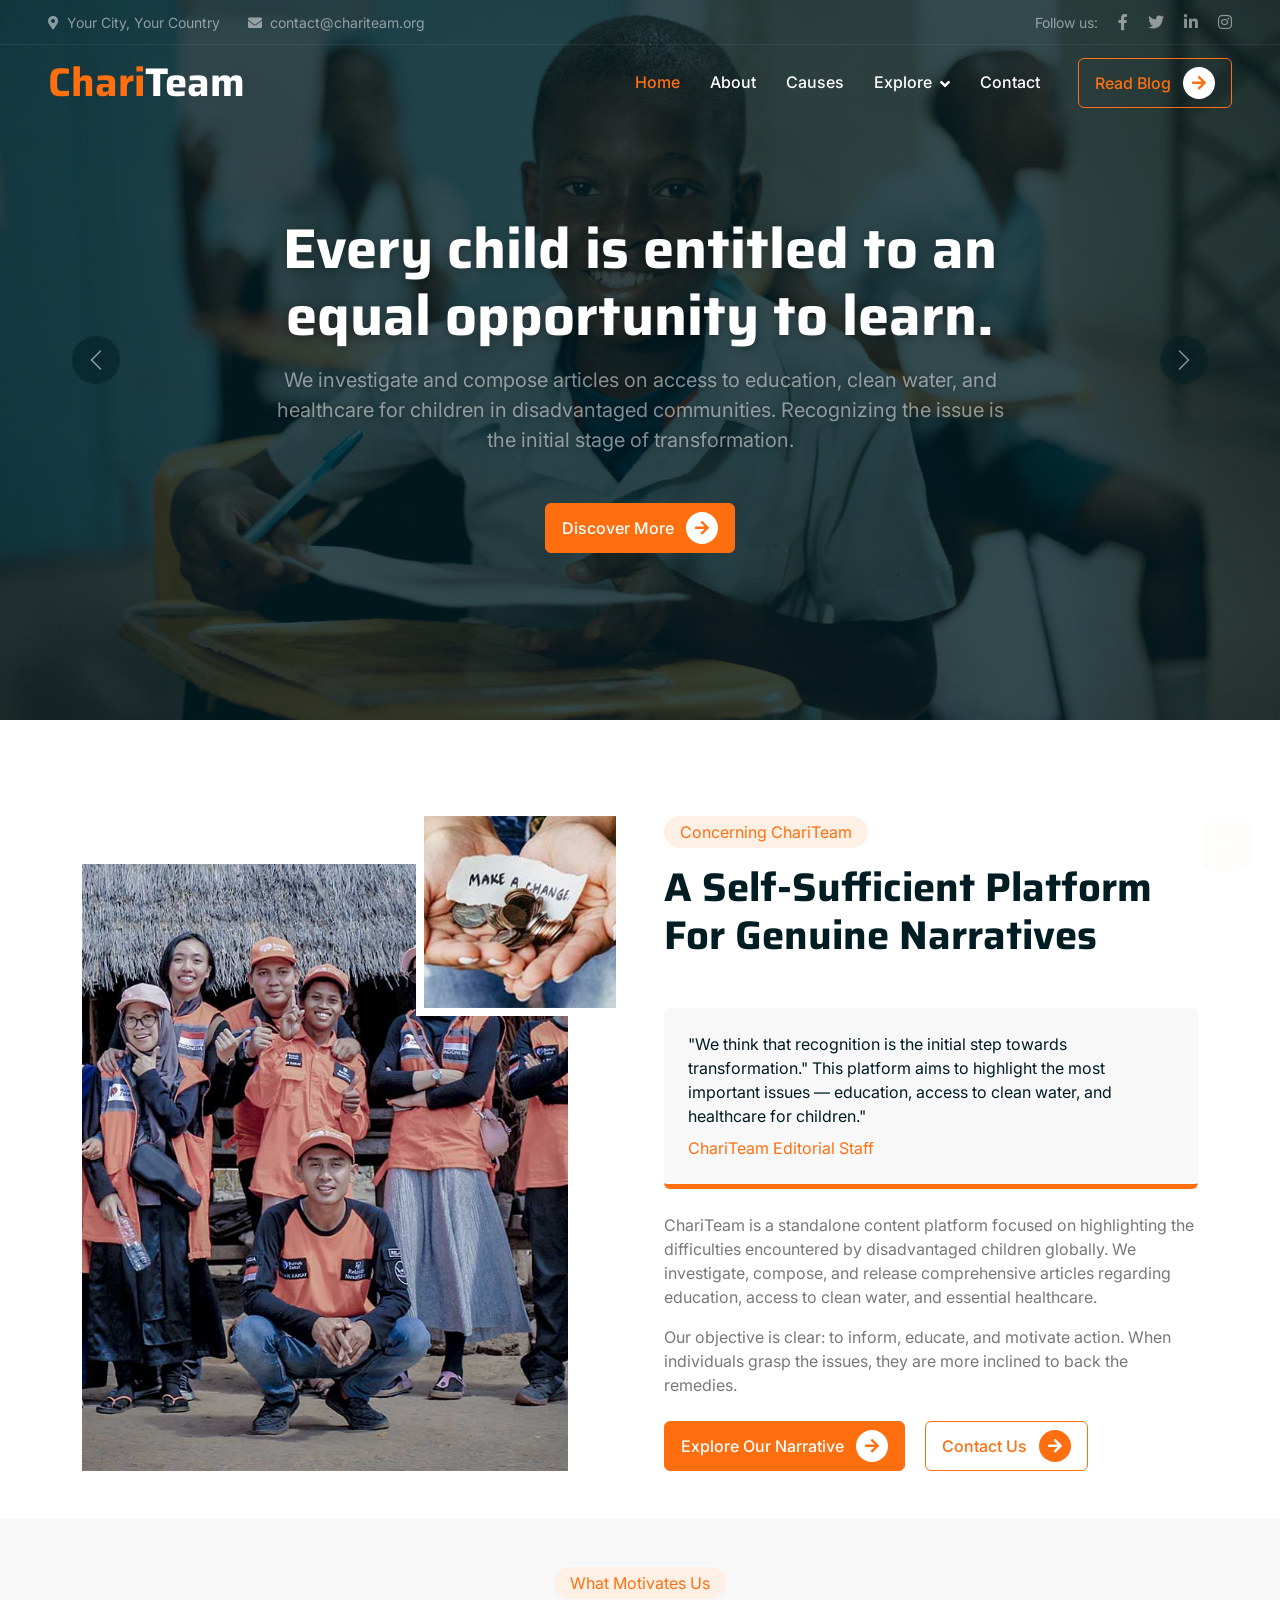
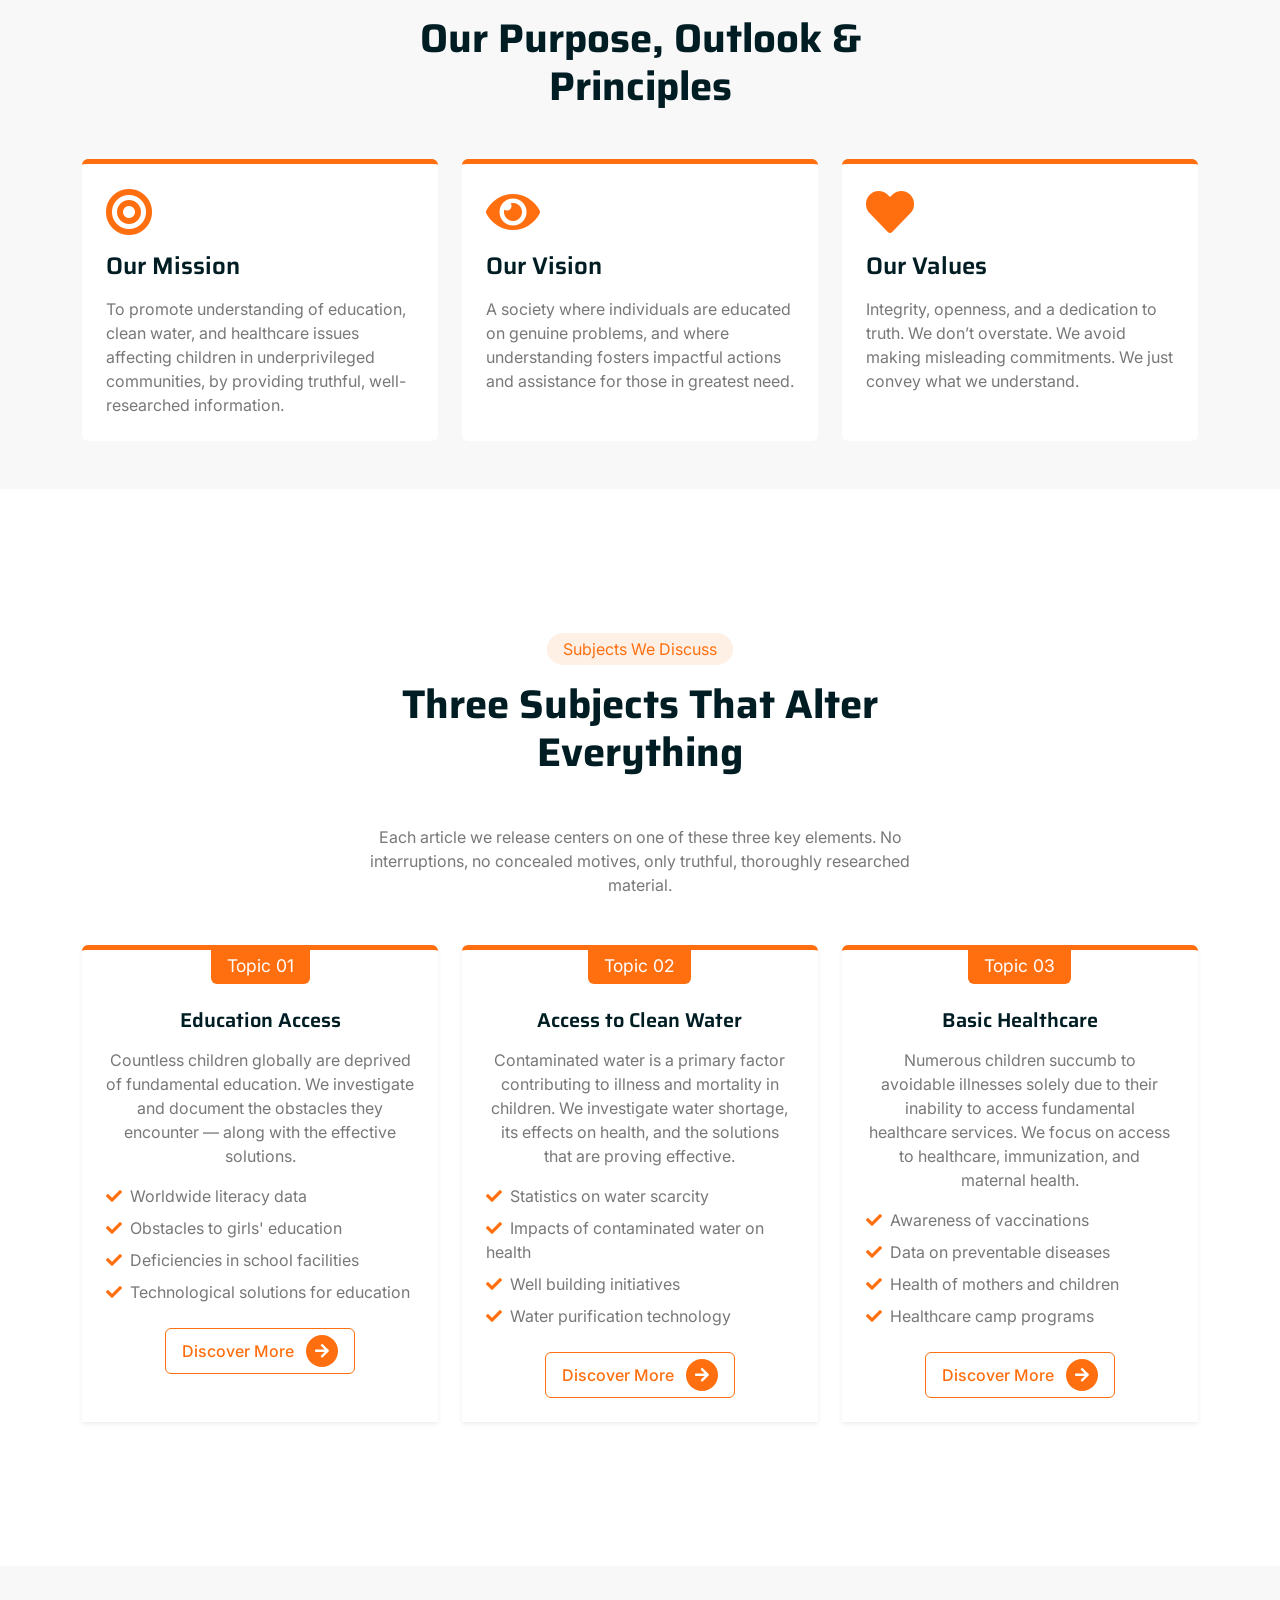
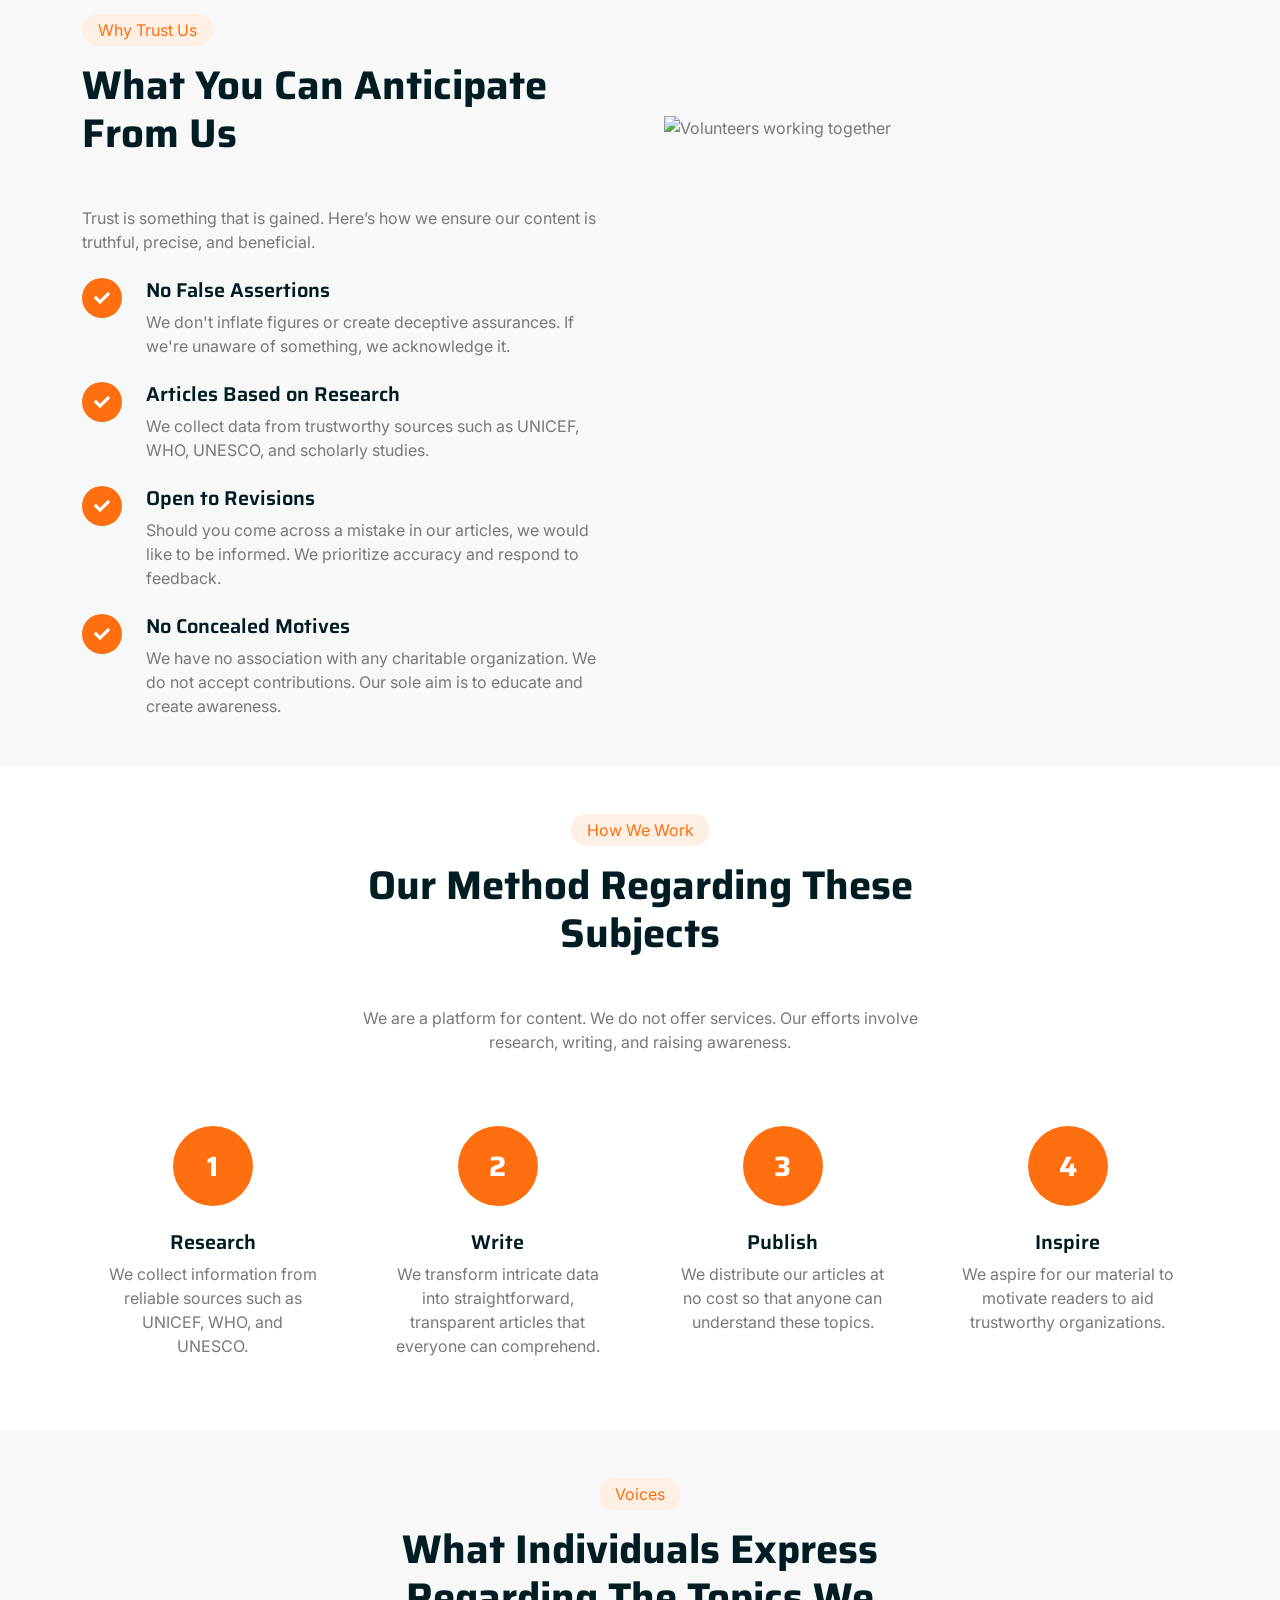
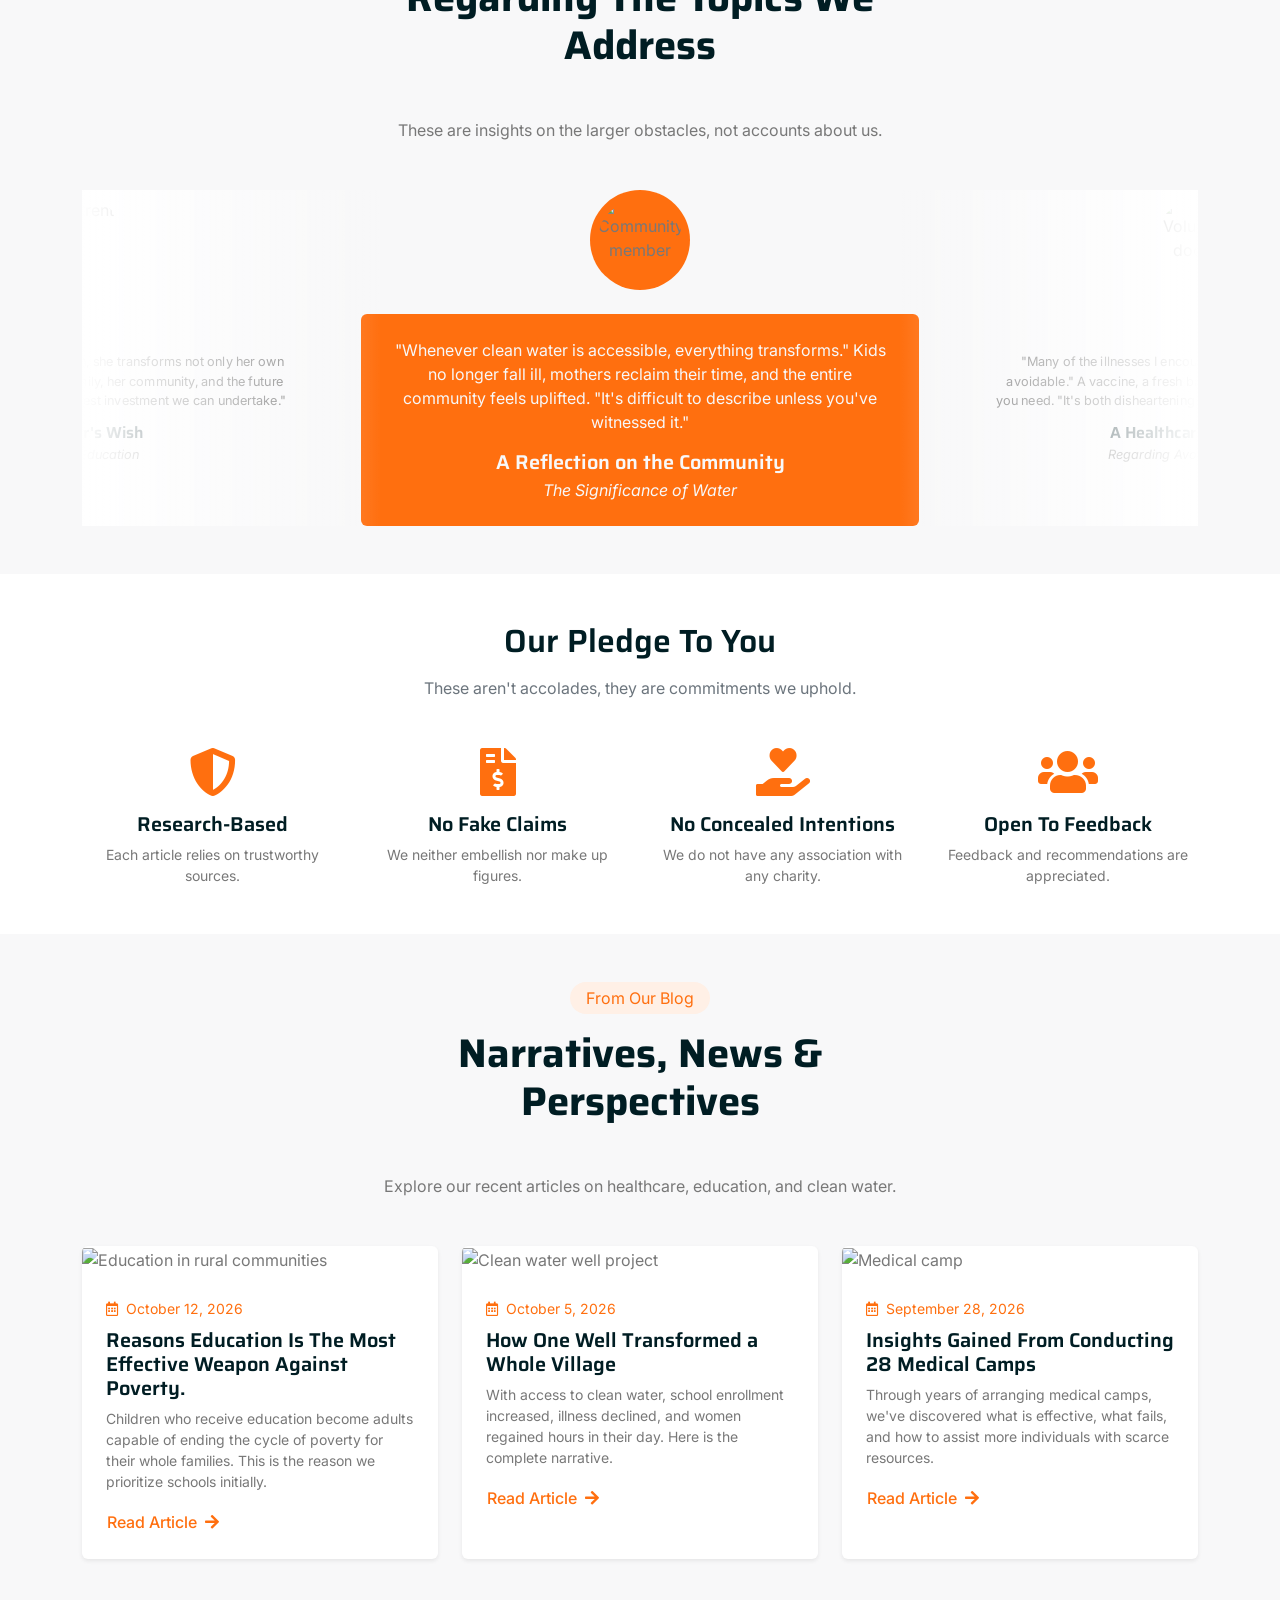
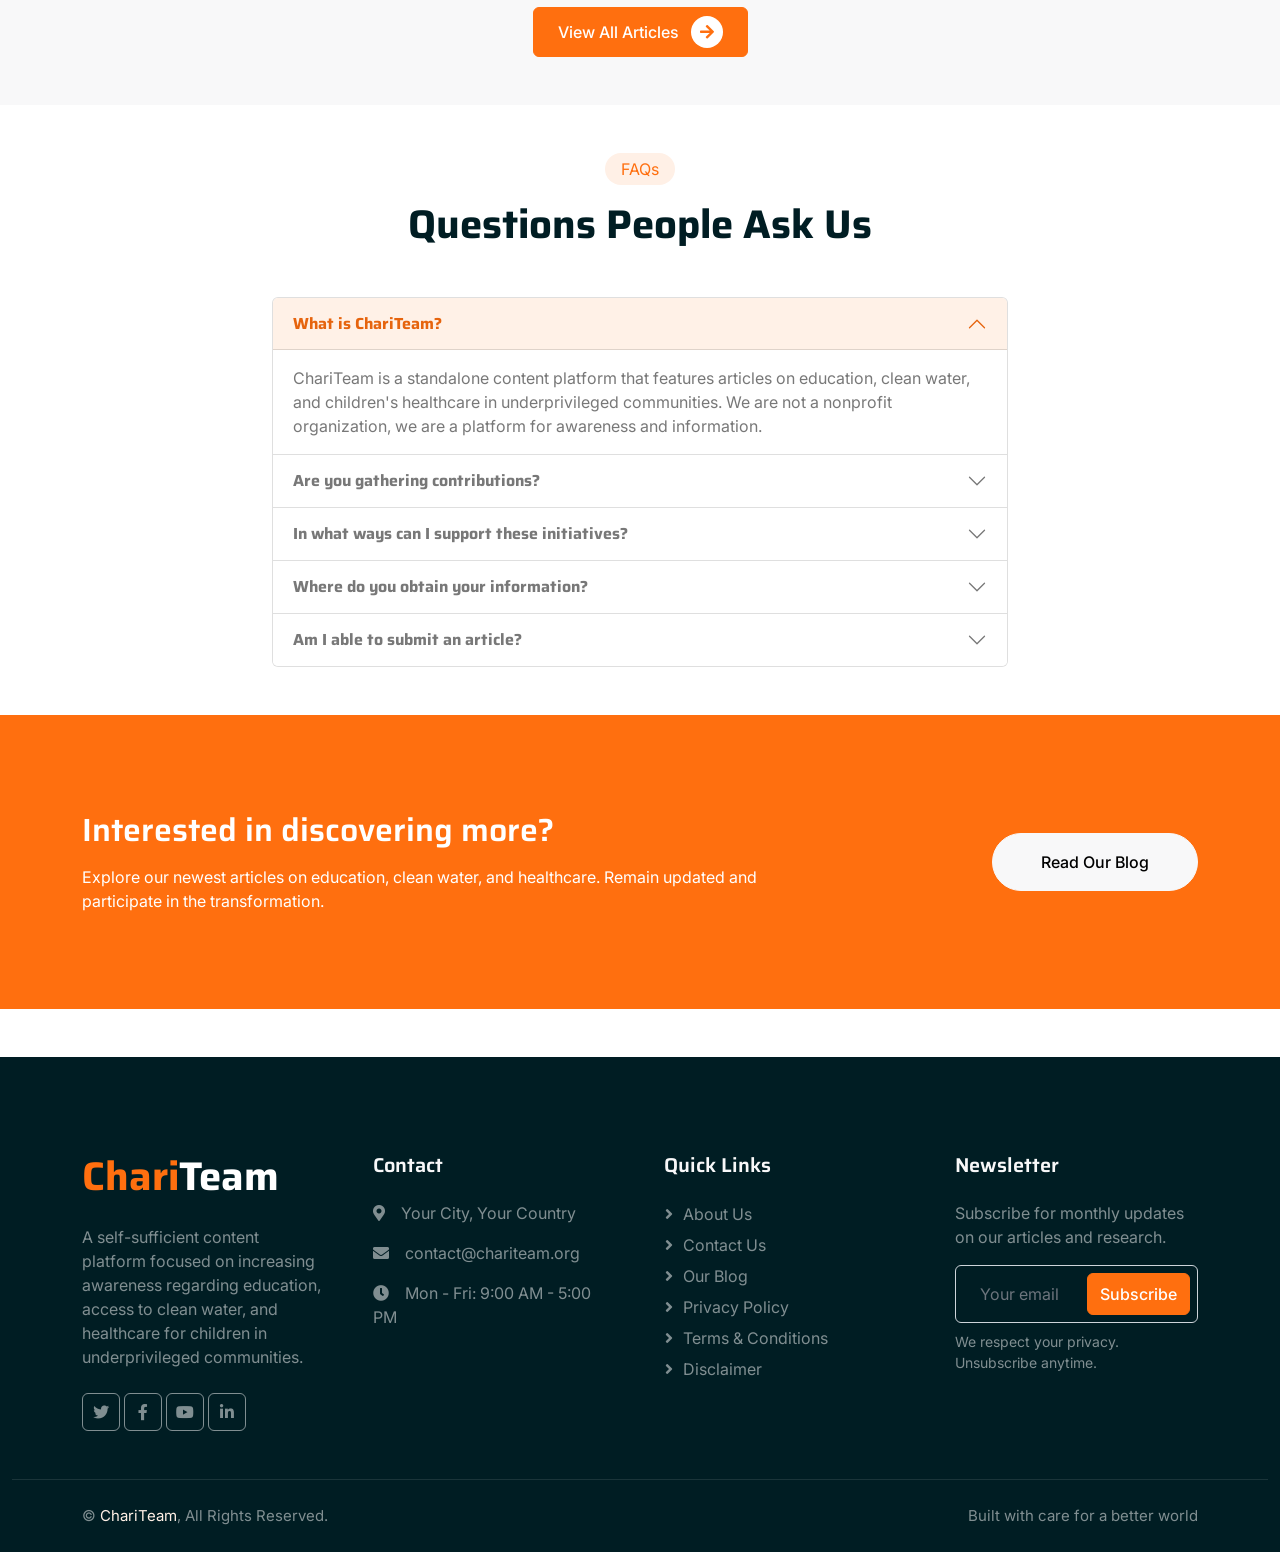
==== commit 3bb9bca7: "fix" ====
--- a/index.html
+++ b/index.html
@@ -3,10 +3,10 @@
 
 <head>
     <meta charset="utf-8">
-    <title>ChariTeam - Charity & Nonprofit Organization | Help Children</title>
+    <title>ChariTeam - Raising Awareness About Education, Clean Water & Healthcare</title>
     <meta content="width=device-width, initial-scale=1.0" name="viewport">
-    <meta content="charity organization, nonprofit, donate, help children, education, clean water, medical treatment, humanitarian aid" name="keywords">
-    <meta content="ChariTeam is a nonprofit charity organization dedicated to helping children through education, clean water, and medical treatment. Join us to make a difference." name="description">
+    <meta content="charity awareness, education, clean water, healthcare, children, nonprofit blog" name="keywords">
+    <meta content="ChariTeam is an independent content platform raising awareness about education, clean water, and healthcare for children in underserved communities." name="description">
 
     <!-- Favicon -->
     <link href="img/favicon.ico" rel="icon">
@@ -14,7 +14,7 @@
     <!-- Google Web Fonts -->
     <link rel="preconnect" href="https://fonts.googleapis.com">
     <link rel="preconnect" href="https://fonts.gstatic.com" crossorigin>
-    <link href="https://fonts.googleapis.com/css2?family=Inter:wght@400;500;600&family=Saira:wght@500;600;700&display=swap" rel="stylesheet"> 
+    <link href="https://fonts.googleapis.com/css2?family=Inter:wght@400;500;600&family=Saira:wght@500;600;700&display=swap" rel="stylesheet">
 
     <!-- Icon Font Stylesheet -->
     <link href="https://cdnjs.cloudflare.com/ajax/libs/font-awesome/5.10.0/css/all.min.css" rel="stylesheet">
@@ -24,10 +24,12 @@
     <link href="lib/animate/animate.min.css" rel="stylesheet">
     <link href="lib/owlcarousel/assets/owl.carousel.min.css" rel="stylesheet">
 
-    <!-- Customized Bootstrap Stylesheet -->
+    <!-- Bootstrap Stylesheet -->
     <link href="css/bootstrap.min.css" rel="stylesheet">
-    <script async src="https://pagead2.googlesyndication.com/pagead/js/adsbygoogle.js?client=ca-pub-5177822330952725"
-     crossorigin="anonymous"></script>
+
+    <!-- Google AdSense -->
+    <script async src="https://pagead2.googlesyndication.com/pagead/js/adsbygoogle.js?client=ca-pub-5177822330952725" crossorigin="anonymous"></script>
+
     <!-- Template Stylesheet -->
     <link href="css/style.css" rel="stylesheet">
 </head>
@@ -39,13 +41,12 @@
     </div>
     <!-- Spinner End -->
 
-
     <!-- Navbar Start -->
     <div class="container-fluid fixed-top px-0 wow fadeIn" data-wow-delay="0.1s">
         <div class="top-bar text-white-50 row gx-0 align-items-center d-none d-lg-flex">
             <div class="col-lg-6 px-5 text-start">
-                <small><i class="fa fa-map-marker-alt me-2"></i>123 Charity Street, New York, USA</small>
-                <small class="ms-4"><i class="fa fa-envelope me-2"></i>info@chariteam.org</small>
+                <small><i class="fa fa-map-marker-alt me-2"></i>Your City, Your Country</small>
+                <small class="ms-4"><i class="fa fa-envelope me-2"></i>contact@chariteam.org</small>
             </div>
             <div class="col-lg-6 px-5 text-end">
                 <small>Follow us:</small>
@@ -69,20 +70,19 @@
                     <a href="about.html" class="nav-item nav-link">About</a>
                     <a href="causes.html" class="nav-item nav-link">Causes</a>
                     <div class="nav-item dropdown">
-                        <a href="#" class="nav-link dropdown-toggle" data-bs-toggle="dropdown">Pages</a>
+                        <a href="#" class="nav-link dropdown-toggle" data-bs-toggle="dropdown">Explore</a>
                         <div class="dropdown-menu m-0">
-                            <a href="service.html" class="dropdown-item">Service</a>
-                            <a href="donate.html" class="dropdown-item">Donate</a>
-                            <a href="team.html" class="dropdown-item">Our Team</a>
-                            <a href="testimonial.html" class="dropdown-item">Testimonial</a>
-                            <a href="blog.html" class="dropdown-item">Our Blog</a>
+                            <a href="topics.html" class="dropdown-item">Topics We Cover</a>
+                            <a href="support.html" class="dropdown-item">Support Our Mission</a>
+                            <a href="blog.html" class="dropdown-item">Blog</a>
+                            <a href="trust.html" class="dropdown-item">Why Trust Us</a>
                         </div>
                     </div>
                     <a href="contact.html" class="nav-item nav-link">Contact</a>
                 </div>
                 <div class="d-none d-lg-flex ms-2">
-                    <a class="btn btn-outline-primary py-2 px-3" href="donate.html">
-                        Donate Now
+                    <a class="btn btn-outline-primary py-2 px-3" href="blog.html">
+                        Read Blog
                         <div class="d-inline-flex btn-sm-square bg-white text-primary rounded-circle ms-2">
                             <i class="fa fa-arrow-right"></i>
                         </div>
@@ -92,22 +92,21 @@
         </nav>
     </div>
     <!-- Navbar End -->
-
 
     <!-- Carousel Start -->
     <div class="container-fluid p-0 mb-5">
         <div id="header-carousel" class="carousel slide" data-bs-ride="carousel">
             <div class="carousel-inner">
                 <div class="carousel-item active">
-                    <img class="w-100" src="img/carousel-1.jpg" alt="Charity Helping Children">
+                    <img class="w-100" src="img/carousel-1.jpg" alt="Children learning in classroom">
                     <div class="carousel-caption">
                         <div class="container">
                             <div class="row justify-content-center">
-                                <div class="col-lg-7 pt-5">
-                                    <h1 class="display-4 text-white mb-3 animated slideInDown">Let's Change The World With Humanity</h1>
-                                    <p class="fs-5 text-white-50 mb-5 animated slideInDown">Join us in making a difference. Every child deserves education, clean water, and a healthy life.</p>
+                                <div class="col-lg-8 pt-5">
+                                    <h1 class="display-4 text-white mb-3 animated slideInDown">Every child is entitled to an equal opportunity to learn.</h1>
+                                    <p class="fs-5 text-white-50 mb-5 animated slideInDown">We investigate and compose articles on access to education, clean water, and healthcare for children in disadvantaged communities. Recognizing the issue is the initial stage of transformation.</p>
                                     <a class="btn btn-primary py-2 px-3 animated slideInDown" href="about.html">
-                                        Learn More
+                                        Discover More
                                         <div class="d-inline-flex btn-sm-square bg-white text-primary rounded-circle ms-2">
                                             <i class="fa fa-arrow-right"></i>
                                         </div>
@@ -118,15 +117,34 @@
                     </div>
                 </div>
                 <div class="carousel-item">
-                    <img class="w-100" src="img/carousel-2.jpg" alt="Helping Hands">
+                    <img class="w-100" src="img/carousel-2.jpg" alt="Clean water project">
                     <div class="carousel-caption">
                         <div class="container">
                             <div class="row justify-content-center">
-                                <div class="col-lg-7 pt-5">
-                                    <h1 class="display-4 text-white mb-3 animated slideInDown">Let's Save More Lives With Our Helping Hand</h1>
-                                    <p class="fs-5 text-white-50 mb-5 animated slideInDown">Together we can provide medical treatment, education, and hope to those who need it most.</p>
-                                    <a class="btn btn-primary py-2 px-3 animated slideInDown" href="donate.html">
-                                        Donate Now
+                                <div class="col-lg-8 pt-5">
+                                    <h1 class="display-4 text-white mb-3 animated slideInDown">Pure Water Transforms Everything</h1>
+                                    <p class="fs-5 text-white-50 mb-5 animated slideInDown">Having access to clean drinking water leads to healthier kids, improved school attendance, and more resilient communities. We focus on the effective solutions.</p>
+                                    <a class="btn btn-primary py-2 px-3 animated slideInDown" href="topics.html">
+                                        Our Subjects
+                                        <div class="d-inline-flex btn-sm-square bg-white text-primary rounded-circle ms-2">
+                                            <i class="fa fa-arrow-right"></i>
+                                        </div>
+                                    </a>
+                                </div>
+                            </div>
+                        </div>
+                    </div>
+                </div>
+                <div class="carousel-item">
+                    <img class="w-100" src="img/carousel-3.jpg" alt="Medical camp">
+                    <div class="carousel-caption">
+                        <div class="container">
+                            <div class="row justify-content-center">
+                                <div class="col-lg-8 pt-5">
+                                    <h1 class="display-4 text-white mb-3 animated slideInDown">Healthcare Must Never Be A Luxury</h1>
+                                    <p class="fs-5 text-white-50 mb-5 animated slideInDown">Countless children continue to lose their lives to diseases that could have been prevented. We discuss healthcare accessibility, immunization, and maternal health, and their significance.</p>
+                                    <a class="btn btn-primary py-2 px-3 animated slideInDown" href="blog.html">
+                                      Review Articles
                                         <div class="d-inline-flex btn-sm-square bg-white text-primary rounded-circle ms-2">
                                             <i class="fa fa-arrow-right"></i>
                                         </div>
@@ -149,28 +167,28 @@
     </div>
     <!-- Carousel End -->
 
-
     <!-- About Start -->
     <div class="container-xxl py-5">
         <div class="container">
             <div class="row g-5">
                 <div class="col-lg-6 wow fadeInUp" data-wow-delay="0.1s">
                     <div class="position-relative overflow-hidden h-100" style="min-height: 400px;">
-                        <img class="position-absolute w-100 h-100 pt-5 pe-5" src="img/about-1.jpg" alt="About ChariTeam" style="object-fit: cover;">
-                        <img class="position-absolute top-0 end-0 bg-white ps-2 pb-2" src="img/about-2.jpg" alt="" style="width: 200px; height: 200px; object-fit: cover;">
+                        <img class="position-absolute w-100 h-100 pt-5 pe-5" src="img/about-1.jpg" alt="ChariTeam editorial work" style="object-fit: cover;">
+                        <img class="position-absolute top-0 end-0 bg-white ps-2 pb-2" src="img/about-2.jpg" alt="ChariTeam research" style="width: 200px; height: 200px; object-fit: cover;">
                     </div>
                 </div>
                 <div class="col-lg-6 wow fadeInUp" data-wow-delay="0.5s">
                     <div class="h-100">
-                        <div class="d-inline-block rounded-pill bg-secondary text-primary py-1 px-3 mb-3">About Us</div>
-                        <h1 class="display-6 mb-5">We Help People In Need Around The World</h1>
+                        <div class="d-inline-block rounded-pill bg-secondary text-primary py-1 px-3 mb-3">Concerning ChariTeam</div>
+                        <h1 class="display-6 mb-5">A Self-Sufficient Platform For Genuine Narratives</h1>
                         <div class="bg-light border-bottom border-5 border-primary rounded p-4 mb-4">
-                            <p class="text-dark mb-2">"We believe that every child deserves the opportunity to learn, grow, and thrive. Our mission is to make that possible."</p>
-                            <span class="text-primary">John Anderson, Founder</span>
-                        </div>
-                        <p class="mb-5">ChariTeam is a nonprofit organization dedicated to transforming lives through education, clean water, and healthcare. Since 2010, we've helped over 50,000 children across 15 countries. Join us in our mission to create a better world.</p>
+                            <p class="text-dark mb-2">"We think that recognition is the initial step towards transformation." This platform aims to highlight the most important issues — education, access to clean water, and healthcare for children."</p>
+                            <span class="text-primary"> ChariTeam Editorial Staff</span>
+                        </div>
+                        <p class="mb-3">ChariTeam is a standalone content platform focused on highlighting the difficulties encountered by disadvantaged children globally. We investigate, compose, and release comprehensive articles regarding education, access to clean water, and essential healthcare.</p>
+                        <p class="mb-4">Our objective is clear: to inform, educate, and motivate action. When individuals grasp the issues, they are more inclined to back the remedies.</p>
                         <a class="btn btn-primary py-2 px-3 me-3" href="about.html">
-                            Learn More
+                            Explore Our Narrative
                             <div class="d-inline-flex btn-sm-square bg-white text-primary rounded-circle ms-2">
                                 <i class="fa fa-arrow-right"></i>
                             </div>
@@ -188,40 +206,67 @@
     </div>
     <!-- About End -->
 
-
-    <!-- Causes Start -->
-    <div class="container-xxl bg-light my-5 py-5">
+    <!-- Mission Vision Values Start -->
+    <div class="container-xxl py-5 bg-light">
+        <div class="container">
+            <div class="text-center mx-auto mb-5 wow fadeInUp" data-wow-delay="0.1s" style="max-width: 600px;">
+                <div class="d-inline-block rounded-pill bg-secondary text-primary py-1 px-3 mb-3">What Motivates Us</div>
+                <h1 class="display-6 mb-5">Our Purpose, Outlook & Principles</h1>
+            </div>
+            <div class="row g-4">
+                <div class="col-lg-4 col-md-6 wow fadeInUp" data-wow-delay="0.1s">
+                    <div class="bg-white rounded p-4 h-100 border-top border-5 border-primary">
+                        <i class="fas fa-bullseye fa-3x text-primary mb-3"></i>
+                        <h4 class="mb-3">Our Mission</h4>
+                        <p class="mb-0">To promote understanding of education, clean water, and healthcare issues affecting children in underprivileged communities, by providing truthful, well-researched information.</p>
+                    </div>
+                </div>
+                <div class="col-lg-4 col-md-6 wow fadeInUp" data-wow-delay="0.3s">
+                    <div class="bg-white rounded p-4 h-100 border-top border-5 border-primary">
+                        <i class="fas fa-eye fa-3x text-primary mb-3"></i>
+                        <h4 class="mb-3">Our Vision</h4>
+                        <p class="mb-0">A society where individuals are educated on genuine problems, and where understanding fosters impactful actions and assistance for those in greatest need.</p>
+                    </div>
+                </div>
+                <div class="col-lg-4 col-md-6 wow fadeInUp" data-wow-delay="0.5s">
+                    <div class="bg-white rounded p-4 h-100 border-top border-5 border-primary">
+                        <i class="fas fa-heart fa-3x text-primary mb-3"></i>
+                        <h4 class="mb-3">Our Values</h4>
+                        <p class="mb-0">Integrity, openness, and a dedication to truth. We don’t overstate. We avoid making misleading commitments. We just convey what we understand.</p>
+                    </div>
+                </div>
+            </div>
+        </div>
+    </div>
+    <!-- Mission Vision Values End -->
+
+    <!-- Topics Start -->
+    <div class="container-xxl my-5 py-5">
         <div class="container py-5">
-            <div class="text-center mx-auto mb-5 wow fadeInUp" data-wow-delay="0.1s" style="max-width: 500px;">
-                <div class="d-inline-block rounded-pill bg-secondary text-primary py-1 px-3 mb-3">Featured Causes</div>
-                <h1 class="display-6 mb-5">Every Child Deserves The Opportunity To Learn</h1>
+            <div class="text-center mx-auto mb-5 wow fadeInUp" data-wow-delay="0.1s" style="max-width: 600px;">
+                <div class="d-inline-block rounded-pill bg-secondary text-primary py-1 px-3 mb-3">Subjects We Discuss</div>
+                <h1 class="display-6 mb-5">Three Subjects That Alter Everything</h1>
+                <p>Each article we release centers on one of these three key elements. No interruptions, no concealed motives, only truthful, thoroughly researched material.</p>
             </div>
             <div class="row g-4 justify-content-center">
+                <!-- Topic 1 -->
                 <div class="col-lg-4 col-md-6 wow fadeInUp" data-wow-delay="0.1s">
-                    <div class="causes-item d-flex flex-column bg-white border-top border-5 border-primary rounded-top overflow-hidden h-100">
+                    <div class="bg-white border-top border-5 border-primary rounded-top overflow-hidden h-100 shadow-sm">
                         <div class="text-center p-4 pt-0">
                             <div class="d-inline-block bg-primary text-white rounded-bottom fs-5 pb-1 px-3 mb-4">
-                                <small>Education</small>
-                            </div>
-                            <h5 class="mb-3">Education For African Children</h5>
-                            <p>Help us provide quality education, school supplies, and learning materials to children in underserved African communities.</p>
-                            <div class="causes-progress bg-light p-3 pt-2">
-                                <div class="d-flex justify-content-between">
-                                    <p class="text-dark">$50,000 <small class="text-body">Goal</small></p>
-                                    <p class="text-dark">$42,500 <small class="text-body">Raised</small></p>
-                                </div>
-                                <div class="progress">
-                                    <div class="progress-bar" role="progressbar" aria-valuenow="85" aria-valuemin="0" aria-valuemax="100">
-                                        <span>85%</span>
-                                    </div>
-                                </div>
-                            </div>
-                        </div>
-                        <div class="position-relative mt-auto">
-                            <img class="img-fluid" src="img/courses-1.jpg" alt="Education for African Children">
-                            <div class="causes-overlay">
-                                <a class="btn btn-outline-primary" href="causes.html">
-                                    Read More
+                                <small>Topic 01</small>
+                            </div>
+                            <h5 class="mb-3">Education Access</h5>
+                            <p>Countless children globally are deprived of fundamental education. We investigate and document the obstacles they encounter — along with the effective solutions.</p>
+                            <ul class="list-unstyled text-start mt-3 mb-0">
+                                <li class="mb-2"><i class="fa fa-check text-primary me-2"></i>Worldwide literacy data</li>
+                                <li class="mb-2"><i class="fa fa-check text-primary me-2"></i>Obstacles to girls' education</li>
+                                <li class="mb-2"><i class="fa fa-check text-primary me-2"></i>Deficiencies in school facilities</li>
+                                <li><i class="fa fa-check text-primary me-2"></i>Technological solutions for education</li>
+                            </ul>
+                            <div class="mt-4">
+                                <a class="btn btn-outline-primary px-3" href="topics.html">
+                                    Discover More
                                     <div class="d-inline-flex btn-sm-square bg-primary text-white rounded-circle ms-2">
                                         <i class="fa fa-arrow-right"></i>
                                     </div>
@@ -230,31 +275,24 @@
                         </div>
                     </div>
                 </div>
+                <!-- Topic 2 -->
                 <div class="col-lg-4 col-md-6 wow fadeInUp" data-wow-delay="0.3s">
-                    <div class="causes-item d-flex flex-column bg-white border-top border-5 border-primary rounded-top overflow-hidden h-100">
+                    <div class="bg-white border-top border-5 border-primary rounded-top overflow-hidden h-100 shadow-sm">
                         <div class="text-center p-4 pt-0">
                             <div class="d-inline-block bg-primary text-white rounded-bottom fs-5 pb-1 px-3 mb-4">
-                                <small>Pure Water</small>
-                            </div>
-                            <h5 class="mb-3">Ensure Pure Drinking Water</h5>
-                            <p>Help us build wells and water filtration systems to provide clean, safe drinking water to communities in need.</p>
-                            <div class="causes-progress bg-light p-3 pt-2">
-                                <div class="d-flex justify-content-between">
-                                    <p class="text-dark">$40,000 <small class="text-body">Goal</small></p>
-                                    <p class="text-dark">$32,800 <small class="text-body">Raised</small></p>
-                                </div>
-                                <div class="progress">
-                                    <div class="progress-bar" role="progressbar" aria-valuenow="82" aria-valuemin="0" aria-valuemax="100">
-                                        <span>82%</span>
-                                    </div>
-                                </div>
-                            </div>
-                        </div>
-                        <div class="position-relative mt-auto">
-                            <img class="img-fluid" src="img/courses-2.jpg" alt="Ensure Pure Drinking Water">
-                            <div class="causes-overlay">
-                                <a class="btn btn-outline-primary" href="causes.html">
-                                    Read More
+                                <small>Topic 02</small>
+                            </div>
+                            <h5 class="mb-3">Access to Clean Water</h5>
+                            <p>Contaminated water is a primary factor contributing to illness and mortality in children. We investigate water shortage, its effects on health, and the solutions that are proving effective.</p>
+                            <ul class="list-unstyled text-start mt-3 mb-0">
+                                <li class="mb-2"><i class="fa fa-check text-primary me-2"></i>Statistics on water scarcity</li>
+                                <li class="mb-2"><i class="fa fa-check text-primary me-2"></i>Impacts of contaminated water on health</li>
+                                <li class="mb-2"><i class="fa fa-check text-primary me-2"></i>Well building initiatives</li>
+                                <li><i class="fa fa-check text-primary me-2"></i>Water purification technology</li>
+                            </ul>
+                            <div class="mt-4">
+                                <a class="btn btn-outline-primary px-3" href="topics.html">
+                                  Discover More
                                     <div class="d-inline-flex btn-sm-square bg-primary text-white rounded-circle ms-2">
                                         <i class="fa fa-arrow-right"></i>
                                     </div>
@@ -263,31 +301,24 @@
                         </div>
                     </div>
                 </div>
+                <!-- Topic 3 -->
                 <div class="col-lg-4 col-md-6 wow fadeInUp" data-wow-delay="0.5s">
-                    <div class="causes-item d-flex flex-column bg-white border-top border-5 border-primary rounded-top overflow-hidden h-100">
+                    <div class="bg-white border-top border-5 border-primary rounded-top overflow-hidden h-100 shadow-sm">
                         <div class="text-center p-4 pt-0">
                             <div class="d-inline-block bg-primary text-white rounded-bottom fs-5 pb-1 px-3 mb-4">
-                                <small>Healthcare</small>
-                            </div>
-                            <h5 class="mb-3">Ensure Medical Treatment</h5>
-                            <p>Provide essential medical care, medicines, and health services to children and families who cannot afford treatment.</p>
-                            <div class="causes-progress bg-light p-3 pt-2">
-                                <div class="d-flex justify-content-between">
-                                    <p class="text-dark">$60,000 <small class="text-body">Goal</small></p>
-                                    <p class="text-dark">$47,400 <small class="text-body">Raised</small></p>
-                                </div>
-                                <div class="progress">
-                                    <div class="progress-bar" role="progressbar" aria-valuenow="79" aria-valuemin="0" aria-valuemax="100">
-                                        <span>79%</span>
-                                    </div>
-                                </div>
-                            </div>
-                        </div>
-                        <div class="position-relative mt-auto">
-                            <img class="img-fluid" src="img/courses-3.jpg" alt="Ensure Medical Treatment">
-                            <div class="causes-overlay">
-                                <a class="btn btn-outline-primary" href="causes.html">
-                                    Read More
+                                <small>Topic 03</small>
+                            </div>
+                            <h5 class="mb-3">Basic Healthcare</h5>
+                            <p>Numerous children succumb to avoidable illnesses solely due to their inability to access fundamental healthcare services. We focus on access to healthcare, immunization, and maternal health.</p>
+                            <ul class="list-unstyled text-start mt-3 mb-0">
+                                <li class="mb-2"><i class="fa fa-check text-primary me-2"></i>Awareness of vaccinations</li>
+                                <li class="mb-2"><i class="fa fa-check text-primary me-2"></i>Data on preventable diseases</li>
+                                <li class="mb-2"><i class="fa fa-check text-primary me-2"></i>Health of mothers and children</li>
+                                <li><i class="fa fa-check text-primary me-2"></i>Healthcare camp programs</li>
+                            </ul>
+                            <div class="mt-4">
+                                <a class="btn btn-outline-primary px-3" href="topics.html">
+                                  Discover More
                                     <div class="d-inline-flex btn-sm-square bg-primary text-white rounded-circle ms-2">
                                         <i class="fa fa-arrow-right"></i>
                                     </div>
@@ -299,332 +330,230 @@
             </div>
         </div>
     </div>
-    <!-- Causes End -->
-
-
-    <!-- Services Start -->
+    <!-- Topics End -->
+
+    <!-- Why Choose Us Start -->
+    <div class="container-xxl py-5 bg-light">
+        <div class="container">
+            <div class="row g-5 align-items-center">
+                <div class="col-lg-6 wow fadeInUp" data-wow-delay="0.1s">
+                    <div class="d-inline-block rounded-pill bg-secondary text-primary py-1 px-3 mb-3">Why Trust Us</div>
+                    <h1 class="display-6 mb-5">What You Can Anticipate From Us</h1>
+                    <p class="mb-4">Trust is something that is gained. Here’s how we ensure our content is truthful, precise, and beneficial.</p>
+                    <div class="d-flex mb-4">
+                        <div class="flex-shrink-0 btn-square bg-primary rounded-circle d-flex align-items-center justify-content-center">
+                            <i class="fa fa-check text-white"></i>
+                        </div>
+                        <div class="ms-4">
+                            <h5>No False Assertions</h5>
+                            <p class="mb-0">We don't inflate figures or create deceptive assurances. If we're unaware of something, we acknowledge it.</p>
+                        </div>
+                    </div>
+                    <div class="d-flex mb-4">
+                        <div class="flex-shrink-0 btn-square bg-primary rounded-circle d-flex align-items-center justify-content-center">
+                            <i class="fa fa-check text-white"></i>
+                        </div>
+                        <div class="ms-4">
+                            <h5>Articles Based on Research</h5>
+                            <p class="mb-0">We collect data from trustworthy sources such as UNICEF, WHO, UNESCO, and scholarly studies.</p>
+                        </div>
+                    </div>
+                    <div class="d-flex mb-4">
+                        <div class="flex-shrink-0 btn-square bg-primary rounded-circle d-flex align-items-center justify-content-center">
+                            <i class="fa fa-check text-white"></i>
+                        </div>
+                        <div class="ms-4">
+                            <h5>Open to Revisions</h5>
+                            <p class="mb-0">Should you come across a mistake in our articles, we would like to be informed. We prioritize accuracy and respond to feedback.</p>
+                        </div>
+                    </div>
+                    <div class="d-flex">
+                        <div class="flex-shrink-0 btn-square bg-primary rounded-circle d-flex align-items-center justify-content-center">
+                            <i class="fa fa-check text-white"></i>
+                        </div>
+                        <div class="ms-4">
+                            <h5>No Concealed Motives</h5>
+                            <p class="mb-0">We have no association with any charitable organization. We do not accept contributions. Our sole aim is to educate and create awareness.</p>
+                        </div>
+                    </div>
+                </div>
+                <div class="col-lg-6 wow fadeInUp" data-wow-delay="0.5s">
+                    <div class="position-relative overflow-hidden h-100" style="min-height: 500px;">
+                        <img class="position-absolute w-100 h-100" src="https://images.unsplash.com/photo-1559027615-cd4628902d4a?w=800&h=600&fit=crop" alt="Volunteers working together" style="object-fit: cover;">
+                    </div>
+                </div>
+            </div>
+        </div>
+    </div>
+    <!-- Why Choose Us End -->
+
+    <!-- How We Work Start -->
     <div class="container-xxl py-5">
         <div class="container">
-            <div class="text-center mx-auto mb-5 wow fadeInUp" data-wow-delay="0.1s" style="max-width: 500px;">
-                <div class="d-inline-block rounded-pill bg-secondary text-primary py-1 px-3 mb-3">What We Do</div>
-                <h1 class="display-6 mb-5">Learn More What We Do And Get Involved</h1>
-            </div>
-            <div class="row g-4 justify-content-center">
-                <div class="col-lg-4 col-md-6 wow fadeInUp" data-wow-delay="0.1s">
-                    <div class="service-item bg-white text-center h-100 p-4 p-xl-5">
-                        <img class="img-fluid mb-4" src="https://img.icons8.com/fluency/96/book.png" alt="Child Education">
-                        <h4 class="mb-3">Child Education</h4>
-                        <p class="mb-4">We build schools, provide learning materials, and sponsor children's education to break the cycle of poverty.</p>
-                        <a class="btn btn-outline-primary px-3" href="service.html">
-                            Learn More
-                            <div class="d-inline-flex btn-sm-square bg-primary text-white rounded-circle ms-2">
-                                <i class="fa fa-arrow-right"></i>
-                            </div>
-                        </a>
-                    </div>
-                </div>
-                <div class="col-lg-4 col-md-6 wow fadeInUp" data-wow-delay="0.3s">
-                    <div class="service-item bg-white text-center h-100 p-4 p-xl-5">
-                        <img class="img-fluid mb-4" src="https://img.icons8.com/fluency/96/medical-doctor.png" alt="Medical Treatment">
-                        <h4 class="mb-3">Medical Treatment</h4>
-                        <p class="mb-4">We provide free medical camps, essential medicines, and healthcare services to underserved communities.</p>
-                        <a class="btn btn-outline-primary px-3" href="service.html">
-                            Learn More
-                            <div class="d-inline-flex btn-sm-square bg-primary text-white rounded-circle ms-2">
-                                <i class="fa fa-arrow-right"></i>
-                            </div>
-                        </a>
-                    </div>
-                </div>
-                <div class="col-lg-4 col-md-6 wow fadeInUp" data-wow-delay="0.5s">
-                    <div class="service-item bg-white text-center h-100 p-4 p-xl-5">
-                        <img class="img-fluid mb-4" src="https://img.icons8.com/fluency/96/water.png" alt="Pure Drinking Water">
-                        <h4 class="mb-3">Pure Drinking Water</h4>
-                        <p class="mb-4">We build water wells, install filtration systems, and provide clean drinking water to communities in need.</p>
-                        <a class="btn btn-outline-primary px-3" href="service.html">
-                            Learn More
-                            <div class="d-inline-flex btn-sm-square bg-primary text-white rounded-circle ms-2">
-                                <i class="fa fa-arrow-right"></i>
-                            </div>
-                        </a>
-                    </div>
-                </div>
-            </div>
-        </div>
-    </div>
-    <!-- Services End -->
-
-
-    <!-- Stats Section Start -->
-    <div class="container-xxl py-5 bg-primary">
+            <div class="text-center mx-auto mb-5 wow fadeInUp" data-wow-delay="0.1s" style="max-width: 600px;">
+                <div class="d-inline-block rounded-pill bg-secondary text-primary py-1 px-3 mb-3">How We Work</div>
+                <h1 class="display-6 mb-5">Our Method Regarding These Subjects</h1>
+                <p>We are a platform for content. We do not offer services. Our efforts involve research, writing, and raising awareness.</p>
+            </div>
+            <div class="row g-4">
+                <div class="col-lg-3 col-md-6 wow fadeInUp" data-wow-delay="0.1s">
+                    <div class="text-center p-4">
+                        <div class="btn-square bg-primary rounded-circle mx-auto mb-4 d-flex align-items-center justify-content-center" style="width:80px;height:80px;">
+                            <span class="text-white fs-3 fw-bold">1</span>
+                        </div>
+                        <h5>Research</h5>
+                        <p class="mb-0">We collect information from reliable sources such as UNICEF, WHO, and UNESCO.</p>
+                    </div>
+                </div>
+                <div class="col-lg-3 col-md-6 wow fadeInUp" data-wow-delay="0.3s">
+                    <div class="text-center p-4">
+                        <div class="btn-square bg-primary rounded-circle mx-auto mb-4 d-flex align-items-center justify-content-center" style="width:80px;height:80px;">
+                            <span class="text-white fs-3 fw-bold">2</span>
+                        </div>
+                        <h5>Write</h5>
+                        <p class="mb-0">We transform intricate data into straightforward, transparent articles that everyone can comprehend.</p>
+                    </div>
+                </div>
+                <div class="col-lg-3 col-md-6 wow fadeInUp" data-wow-delay="0.5s">
+                    <div class="text-center p-4">
+                        <div class="btn-square bg-primary rounded-circle mx-auto mb-4 d-flex align-items-center justify-content-center" style="width:80px;height:80px;">
+                            <span class="text-white fs-3 fw-bold">3</span>
+                        </div>
+                        <h5>Publish</h5>
+                        <p class="mb-0">We distribute our articles at no cost so that anyone can understand these topics.</p>
+                    </div>
+                </div>
+                <div class="col-lg-3 col-md-6 wow fadeInUp" data-wow-delay="0.7s">
+                    <div class="text-center p-4">
+                        <div class="btn-square bg-primary rounded-circle mx-auto mb-4 d-flex align-items-center justify-content-center" style="width:80px;height:80px;">
+                            <span class="text-white fs-3 fw-bold">4</span>
+                        </div>
+                        <h5>Inspire</h5>
+                        <p class="mb-0">We aspire for our material to motivate readers to aid trustworthy organizations.</p>
+                    </div>
+                </div>
+            </div>
+        </div>
+    </div>
+    <!-- How We Work End -->
+
+    <!-- Voices Start (Replaces Testimonials) -->
+    <div class="container-xxl py-5 bg-light">
         <div class="container">
+            <div class="text-center mx-auto mb-5 wow fadeInUp" data-wow-delay="0.1s" style="max-width: 600px;">
+                <div class="d-inline-block rounded-pill bg-secondary text-primary py-1 px-3 mb-3">Voices</div>
+                <h1 class="display-6 mb-5">What Individuals Express Regarding The Topics We Address</h1>
+                <p>These are insights on the larger obstacles, not accounts about us.</p>
+            </div>
+            <div class="owl-carousel testimonial-carousel wow fadeInUp" data-wow-delay="0.1s">
+                <div class="testimonial-item text-center">
+                    <img class="img-fluid bg-light rounded-circle p-2 mx-auto mb-4" src="https://images.unsplash.com/photo-1438761681033-6461ffad8d80?w=100&h=100&fit=crop" alt="Community member" style="width: 100px; height: 100px; object-fit: cover;">
+                    <div class="testimonial-text rounded text-center p-4">
+                        <p>"Whenever clean water is accessible, everything transforms." Kids no longer fall ill, mothers reclaim their time, and the entire community feels uplifted. "It's difficult to describe unless you've witnessed it."</p>
+                        <h5 class="mb-1">A Reflection on the Community</h5>
+                        <span class="fst-italic">The Significance of Water</span>
+                    </div>
+                </div>
+                <div class="testimonial-item text-center">
+                    <img class="img-fluid bg-light rounded-circle p-2 mx-auto mb-4" src="https://images.unsplash.com/photo-1612349317150-e413f6a5b16d?w=100&h=100&fit=crop" alt="Volunteer doctor" style="width: 100px; height: 100px; object-fit: cover;">
+                    <div class="testimonial-text rounded text-center p-4">
+                        <p>"Many of the illnesses I encounter in rural clinics are entirely avoidable." A vaccine, a fresh bandage, some tablets — that's all you need. "It's both disheartening and exasperating simultaneously."</p>
+                        <h5 class="mb-1">A Healthcare Viewpoint</h5>
+                        <span class="fst-italic">Regarding Avoidable Illnesses</span>
+                    </div>
+                </div>
+                <div class="testimonial-item text-center">
+                    <img class="img-fluid bg-light rounded-circle p-2 mx-auto mb-4" src="https://images.unsplash.com/photo-1544005313-94ddf0286df2?w=100&h=100&fit=crop" alt="Parent" style="width: 100px; height: 100px; object-fit: cover;">
+                    <div class="testimonial-text rounded text-center p-4">
+                        <p>"When a girl receives an education, she transforms not only her own existence." She transforms her family, her community, and the future generation. "Education is the greatest investment we can undertake."</p>
+                        <h5 class="mb-1">A Mother's Wish</h5>
+                        <span class="fst-italic">On Girls' Education</span>
+                    </div>
+                </div>
+            </div>
+        </div>
+    </div>
+    <!-- Voices End -->
+
+    <!-- Commitment Start (Replaces Trust Badges) -->
+    <div class="container-xxl py-5">
+        <div class="container">
+            <div class="text-center mb-5 wow fadeInUp" data-wow-delay="0.1s">
+                <h2 class="mb-3">Our Pledge To You</h2>
+                <p class="text-muted">These aren't accolades, they are commitments we uphold.</p>
+            </div>
             <div class="row g-4 text-center">
                 <div class="col-lg-3 col-md-6 wow fadeInUp" data-wow-delay="0.1s">
-                    <h1 class="display-1 text-white" data-toggle="counter-up">50</h1>
-                    <span class="fs-5 text-white-50">Countries Reached</span>
+                    <i class="fas fa-shield-alt fa-3x text-primary mb-3"></i>
+                    <h5>Research-Based</h5>
+                    <p class="small mb-0">Each article relies on trustworthy sources.</p>
                 </div>
                 <div class="col-lg-3 col-md-6 wow fadeInUp" data-wow-delay="0.3s">
-                    <h1 class="display-1 text-white" data-toggle="counter-up">50000</h1>
-                    <span class="fs-5 text-white-50">Children Helped</span>
-                </div>
-                <div class="col-lg-3 col-md-6 wow fadeInUp" data-wow-delay="0.5s">
-                    <h1 class="display-1 text-white" data-toggle="counter-up">150</h1>
-                    <span class="fs-5 text-white-50">Schools Built</span>
-                </div>
-                <div class="col-lg-3 col-md-6 wow fadeInUp" data-wow-delay="0.7s">
-                    <h1 class="display-1 text-white" data-toggle="counter-up">200</h1>
-                    <span class="fs-5 text-white-50">Water Wells Built</span>
-                </div>
-            </div>
-        </div>
-    </div>
-    <!-- Stats Section End -->
-
-
-    <!-- Donate Start -->
-    <div class="container-fluid donate my-5 py-5" data-parallax="scroll" data-image-src="img/carousel-2.jpg">
-        <div class="container py-5">
-            <div class="row g-5 align-items-center">
-                <div class="col-lg-6 wow fadeIn" data-wow-delay="0.1s">
-                    <div class="d-inline-block rounded-pill bg-secondary text-primary py-1 px-3 mb-3">Donate Now</div>
-                    <h1 class="display-6 text-white mb-5">Thanks For The Results Achieved With You</h1>
-                    <p class="text-white-50 mb-0">Every donation makes a difference. Your support helps us provide education, clean water, and healthcare to children and families in need. Together, we can change lives.</p>
-                </div>
-                <div class="col-lg-6 wow fadeIn" data-wow-delay="0.5s">
-                    <div class="h-100 bg-white p-5">
-                        <form>
-                            <div class="row g-3">
-                                <div class="col-12">
-                                    <div class="form-floating">
-                                        <input type="text" class="form-control bg-light border-0" id="name" placeholder="Your Name">
-                                        <label for="name">Your Name</label>
-                                    </div>
-                                </div>
-                                <div class="col-12">
-                                    <div class="form-floating">
-                                        <input type="email" class="form-control bg-light border-0" id="email" placeholder="Your Email">
-                                        <label for="email">Your Email</label>
-                                    </div>
-                                </div>
-                                <div class="col-12">
-                                    <div class="btn-group d-flex justify-content-around">
-                                        <input type="radio" class="btn-check" name="btnradio" id="btnradio1" checked>
-                                        <label class="btn btn-light py-3" for="btnradio1">$10</label>
-                                        <input type="radio" class="btn-check" name="btnradio" id="btnradio2">
-                                        <label class="btn btn-light py-3" for="btnradio2">$20</label>
-                                        <input type="radio" class="btn-check" name="btnradio" id="btnradio3">
-                                        <label class="btn btn-light py-3" for="btnradio3">$50</label>
-                                    </div>
-                                </div>
-                                <div class="col-12">
-                                    <button class="btn btn-primary px-5" style="height: 60px;" type="submit">
-                                        Donate Now
-                                        <div class="d-inline-flex btn-sm-square bg-white text-primary rounded-circle ms-2">
-                                            <i class="fa fa-arrow-right"></i>
-                                        </div>
-                                    </button>
-                                </div>
-                            </div>
-                        </form>
-                    </div>
-                </div>
-            </div>
-        </div>
-    </div>
-    <!-- Donate End -->
-
-
-    <!-- Team Start -->
-    <div class="container-xxl py-5">
-        <div class="container">
-            <div class="text-center mx-auto mb-5 wow fadeInUp" data-wow-delay="0.1s" style="max-width: 500px;">
-                <div class="d-inline-block rounded-pill bg-secondary text-primary py-1 px-3 mb-3">Team Members</div>
-                <h1 class="display-6 mb-5">Let's Meet With Our Ordinary Soldiers</h1>
-            </div>
-            <div class="row g-4">
-                <div class="col-lg-3 col-md-6 wow fadeInUp" data-wow-delay="0.1s">
-                    <div class="team-item position-relative rounded overflow-hidden">
-                        <div class="overflow-hidden">
-                            <img class="img-fluid" src="img/team-1.jpg" alt="Team Member">
-                        </div>
-                        <div class="team-text bg-light text-center p-4">
-                            <h5>John Anderson</h5>
-                            <p class="text-primary">Founder & CEO</p>
-                            <div class="team-social text-center">
-                                <a class="btn btn-square" href="#"><i class="fab fa-facebook-f"></i></a>
-                                <a class="btn btn-square" href="#"><i class="fab fa-twitter"></i></a>
-                                <a class="btn btn-square" href="#"><i class="fab fa-instagram"></i></a>
-                            </div>
-                        </div>
-                    </div>
-                </div>
-                <div class="col-lg-3 col-md-6 wow fadeInUp" data-wow-delay="0.3s">
-                    <div class="team-item position-relative rounded overflow-hidden">
-                        <div class="overflow-hidden">
-                            <img class="img-fluid" src="img/team-2.jpg" alt="Team Member">
-                        </div>
-                        <div class="team-text bg-light text-center p-4">
-                            <h5>Sarah Mitchell</h5>
-                            <p class="text-primary">Program Director</p>
-                            <div class="team-social text-center">
-                                <a class="btn btn-square" href="#"><i class="fab fa-facebook-f"></i></a>
-                                <a class="btn btn-square" href="#"><i class="fab fa-twitter"></i></a>
-                                <a class="btn btn-square" href="#"><i class="fab fa-instagram"></i></a>
-                            </div>
-                        </div>
-                    </div>
-                </div>
-                <div class="col-lg-3 col-md-6 wow fadeInUp" data-wow-delay="0.5s">
-                    <div class="team-item position-relative rounded overflow-hidden">
-                        <div class="overflow-hidden">
-                            <img class="img-fluid" src="img/team-3.jpg" alt="Team Member">
-                        </div>
-                        <div class="team-text bg-light text-center p-4">
-                            <h5>David Kim</h5>
-                            <p class="text-primary">Operations Manager</p>
-                            <div class="team-social text-center">
-                                <a class="btn btn-square" href="#"><i class="fab fa-facebook-f"></i></a>
-                                <a class="btn btn-square" href="#"><i class="fab fa-twitter"></i></a>
-                                <a class="btn btn-square" href="#"><i class="fab fa-instagram"></i></a>
-                            </div>
-                        </div>
-                    </div>
-                </div>
-                <div class="col-lg-3 col-md-6 wow fadeInUp" data-wow-delay="0.7s">
-                    <div class="team-item position-relative rounded overflow-hidden">
-                        <div class="overflow-hidden">
-                            <img class="img-fluid" src="img/team-4.jpg" alt="Team Member">
-                        </div>
-                        <div class="team-text bg-light text-center p-4">
-                            <h5>Lisa Martinez</h5>
-                            <p class="text-primary">Fundraising Director</p>
-                            <div class="team-social text-center">
-                                <a class="btn btn-square" href="#"><i class="fab fa-facebook-f"></i></a>
-                                <a class="btn btn-square" href="#"><i class="fab fa-twitter"></i></a>
-                                <a class="btn btn-square" href="#"><i class="fab fa-instagram"></i></a>
-                            </div>
-                        </div>
-                    </div>
-                </div>
-            </div>
-        </div>
-    </div>
-    <!-- Team End -->
-
-
-    <!-- Testimonial Start -->
-    <div class="container-xxl py-5 bg-light">
-        <div class="container">
-            <div class="text-center mx-auto mb-5 wow fadeInUp" data-wow-delay="0.1s" style="max-width: 500px;">
-                <div class="d-inline-block rounded-pill bg-secondary text-primary py-1 px-3 mb-3">Testimonial</div>
-                <h1 class="display-6 mb-5">Trusted By Thousands Of People And Nonprofits</h1>
-            </div>
-            <div class="owl-carousel testimonial-carousel wow fadeInUp" data-wow-delay="0.1s">
-                <div class="testimonial-item text-center">
-                    <img class="img-fluid bg-light rounded-circle p-2 mx-auto mb-4" src="img/testimonial-1.jpg" style="width: 100px; height: 100px; object-fit: cover;">
-                    <div class="testimonial-text rounded text-center p-4">
-                        <p>"ChariTeam has transformed our community. They built a school and provided clean water. Our children now have a future. Thank you from the bottom of our hearts."</p>
-                        <h5 class="mb-1">Sarah Johnson</h5>
-                        <span class="fst-italic">Community Leader, Kenya</span>
-                    </div>
-                </div>
-                <div class="testimonial-item text-center">
-                    <img class="img-fluid bg-light rounded-circle p-2 mx-auto mb-4" src="img/testimonial-2.jpg" style="width: 100px; height: 100px; object-fit: cover;">
-                    <div class="testimonial-text rounded text-center p-4">
-                        <p>"I've seen firsthand the impact ChariTeam makes. Their medical camps have saved countless lives. They are truly making a difference in the world."</p>
-                        <h5 class="mb-1">Michael Chen</h5>
-                        <span class="fst-italic">Volunteer Doctor</span>
-                    </div>
-                </div>
-                <div class="testimonial-item text-center">
-                    <img class="img-fluid bg-light rounded-circle p-2 mx-auto mb-4" src="img/testimonial-3.jpg" style="width: 100px; height: 100px; object-fit: cover;">
-                    <div class="testimonial-text rounded text-center p-4">
-                        <p>"Thanks to ChariTeam, my daughter received an education. She now dreams of becoming a doctor. Your support changes lives. Thank you for giving hope."</p>
-                        <h5 class="mb-1">Emily Rodriguez</h5>
-                        <span class="fst-italic">Grateful Mother</span>
-                    </div>
-                </div>
-            </div>
-        </div>
-    </div>
-    <!-- Testimonial End -->
-
-
-    <!-- Trust Badges Start -->
-    <div class="container-xxl py-4">
-        <div class="container">
-            <div class="row g-4 text-center">
-                <div class="col-lg-3 col-md-6 wow fadeInUp" data-wow-delay="0.1s">
-                    <i class="fas fa-certificate fa-3x text-primary mb-3"></i>
-                    <h5>501(c)(3) Nonprofit</h5>
-                    <p class="small">Registered Charity</p>
-                </div>
-                <div class="col-lg-3 col-md-6 wow fadeInUp" data-wow-delay="0.3s">
-                    <i class="fas fa-award fa-3x text-primary mb-3"></i>
-                    <h5>Best Charity 2024</h5>
-                    <p class="small">Award Winning Organization</p>
+                    <i class="fas fa-file-invoice-dollar fa-3x text-primary mb-3"></i>
+                    <h5>No Fake Claims</h5>
+                    <p class="small mb-0">We neither embellish nor make up figures.</p>
                 </div>
                 <div class="col-lg-3 col-md-6 wow fadeInUp" data-wow-delay="0.5s">
                     <i class="fas fa-hand-holding-heart fa-3x text-primary mb-3"></i>
-                    <h5>100% Transparent</h5>
-                    <p class="small">Financial Transparency</p>
+                    <h5>No Concealed Intentions</h5>
+                    <p class="small mb-0">We do not have any association with any charity.</p>
                 </div>
                 <div class="col-lg-3 col-md-6 wow fadeInUp" data-wow-delay="0.7s">
-                    <i class="fas fa-globe-americas fa-3x text-primary mb-3"></i>
-                    <h5>Global Impact</h5>
-                    <p class="small">15 Countries Worldwide</p>
-                </div>
-            </div>
-        </div>
-    </div>
-    <!-- Trust Badges End -->
-
+                    <i class="fas fa-users fa-3x text-primary mb-3"></i>
+                    <h5>Open To Feedback</h5>
+                    <p class="small mb-0">Feedback and recommendations are appreciated.</p>
+                </div>
+            </div>
+        </div>
+    </div>
+    <!-- Commitment End -->
 
     <!-- Blog Section Start -->
     <div class="container-xxl py-5 bg-light">
         <div class="container">
-            <div class="text-center mx-auto mb-5 wow fadeInUp" data-wow-delay="0.1s" style="max-width: 500px;">
-                <div class="d-inline-block rounded-pill bg-secondary text-primary py-1 px-3 mb-3">Our Blog</div>
-                <h1 class="display-6 mb-5">Latest News & Stories</h1>
+            <div class="text-center mx-auto mb-5 wow fadeInUp" data-wow-delay="0.1s" style="max-width: 600px;">
+                <div class="d-inline-block rounded-pill bg-secondary text-primary py-1 px-3 mb-3">From Our Blog</div>
+                <h1 class="display-6 mb-5">Narratives, News & Perspectives</h1>
+                <p>Explore our recent articles on healthcare, education, and clean water.</p>
             </div>
             <div class="row g-4">
                 <div class="col-lg-4 col-md-6 wow fadeInUp" data-wow-delay="0.1s">
                     <div class="bg-white rounded overflow-hidden shadow-sm h-100">
-                        <img class="img-fluid w-100" src="https://images.pexels.com/photos/6646952/pexels-photo-6646952.jpeg?w=800&h=400&fit=crop" alt="Blog" style="height: 220px; object-fit: cover;">
+                        <img class="img-fluid w-100" src="https://images.unsplash.com/photo-1580582932707-520aed937b7b?w=600&h=400&fit=crop" alt="Education in rural communities" style="height: 220px; object-fit: cover;">
                         <div class="p-4">
-                            <span class="text-primary small"><i class="far fa-calendar-alt me-2"></i>August 15, 2026</span>
-                            <h5 class="mt-2">How We're Transforming Education in Africa</h5>
-                            <p class="small">Learn about our latest education programs and how we're building schools for children in underserved communities.</p>
-                            <a href="blog-post.html" class="btn btn-link text-primary p-0">Read More →</a>
+                            <span class="text-primary small"><i class="far fa-calendar-alt me-2"></i>October 12, 2026</span>
+                            <h5 class="mt-2">Reasons Education Is The Most Effective Weapon Against Poverty.</h5>
+                            <p class="small">Children who receive education become adults capable of ending the cycle of poverty for their whole families. This is the reason we prioritize schools initially.</p>
+                            <a href="blog-post-1.html" class="btn btn-link text-primary p-0">Read Article <i class="fa fa-arrow-right ms-1"></i></a>
                         </div>
                     </div>
                 </div>
                 <div class="col-lg-4 col-md-6 wow fadeInUp" data-wow-delay="0.3s">
                     <div class="bg-white rounded overflow-hidden shadow-sm h-100">
-                        <img class="img-fluid w-100" src="https://images.pexels.com/photos/6646956/pexels-photo-6646956.jpeg?w=800&h=400&fit=crop" alt="Blog" style="height: 220px; object-fit: cover;">
+                        <img class="img-fluid w-100" src="https://images.unsplash.com/photo-1538300342682-cf57afb97285?w=600&h=400&fit=crop" alt="Clean water well project" style="height: 220px; object-fit: cover;">
                         <div class="p-4">
-                            <span class="text-primary small"><i class="far fa-calendar-alt me-2"></i>August 10, 2026</span>
-                            <h5 class="mt-2">Clean Water Initiatives Changing Lives</h5>
-                            <p class="small">Discover how our water well projects are providing safe drinking water to communities and saving lives.</p>
-                            <a href="blog-post.html" class="btn btn-link text-primary p-0">Read More →</a>
+                            <span class="text-primary small"><i class="far fa-calendar-alt me-2"></i>October 5, 2026</span>
+                            <h5 class="mt-2">How One Well Transformed a Whole Village</h5>
+                            <p class="small">With access to clean water, school enrollment increased, illness declined, and women regained hours in their day. Here is the complete narrative.</p>
+                            <a href="blog-post-2.html" class="btn btn-link text-primary p-0">Read Article <i class="fa fa-arrow-right ms-1"></i></a>
                         </div>
                     </div>
                 </div>
                 <div class="col-lg-4 col-md-6 wow fadeInUp" data-wow-delay="0.5s">
                     <div class="bg-white rounded overflow-hidden shadow-sm h-100">
-                        <img class="img-fluid w-100" src="https://images.pexels.com/photos/6646956/pexels-photo-6646956.jpeg?w=800&h=400&fit=crop" alt="Blog" style="height: 220px; object-fit: cover;">
+                        <img class="img-fluid w-100" src="https://images.unsplash.com/photo-1584515933487-779824d29309?w=600&h=400&fit=crop" alt="Medical camp" style="height: 220px; object-fit: cover;">
                         <div class="p-4">
-                            <span class="text-primary small"><i class="far fa-calendar-alt me-2"></i>August 5, 2026</span>
-                            <h5 class="mt-2">Medical Camps Reaching Remote Areas</h5>
-                            <p class="small">Our medical teams are bringing essential healthcare to remote villages. Read about our latest medical missions.</p>
-                            <a href="blog-post.html" class="btn btn-link text-primary p-0">Read More →</a>
+                            <span class="text-primary small"><i class="far fa-calendar-alt me-2"></i>September 28, 2026</span>
+                            <h5 class="mt-2">Insights Gained From Conducting 28 Medical Camps</h5>
+                            <p class="small">Through years of arranging medical camps, we've discovered what is effective, what fails, and how to assist more individuals with scarce resources.</p>
+                            <a href="blog-post-3.html" class="btn btn-link text-primary p-0">Read Article <i class="fa fa-arrow-right ms-1"></i></a>
                         </div>
                     </div>
                 </div>
             </div>
             <div class="text-center mt-5">
                 <a href="blog.html" class="btn btn-primary py-2 px-4">
-                    View All Posts
+                    View All Articles
                     <div class="d-inline-flex btn-sm-square bg-white text-primary rounded-circle ms-2">
                         <i class="fa fa-arrow-right"></i>
                     </div>
@@ -633,14 +562,13 @@
         </div>
     </div>
     <!-- Blog Section End -->
-
 
     <!-- FAQ Section Start -->
     <div class="container-xxl py-5">
         <div class="container">
-            <div class="text-center mx-auto wow fadeInUp" data-wow-delay="0.1s" style="max-width: 500px;">
+            <div class="text-center mx-auto wow fadeInUp" data-wow-delay="0.1s" style="max-width: 600px;">
                 <div class="d-inline-block rounded-pill bg-secondary text-primary py-1 px-3 mb-3">FAQs</div>
-                <h1 class="display-6 mb-5">Frequently Asked Questions</h1>
+                <h1 class="display-6 mb-5">Questions People Ask Us</h1>
             </div>
             <div class="row justify-content-center">
                 <div class="col-lg-8">
@@ -648,51 +576,51 @@
                         <div class="accordion-item wow fadeInUp" data-wow-delay="0.1s">
                             <h2 class="accordion-header">
                                 <button class="accordion-button" type="button" data-bs-toggle="collapse" data-bs-target="#faq1">
-                                    <strong>How can I donate to ChariTeam?</strong>
+                                    <strong>What is ChariTeam?</strong>
                                 </button>
                             </h2>
                             <div id="faq1" class="accordion-collapse collapse show" data-bs-parent="#faqAccordion">
-                                <div class="accordion-body">You can donate through our website by clicking the "Donate Now" button. We accept all major credit cards, PayPal, and bank transfers. Every donation goes directly to our programs helping children and communities in need.</div>
+                                <div class="accordion-body">ChariTeam is a standalone content platform that features articles on education, clean water, and children's healthcare in underprivileged communities. We are not a nonprofit organization, we are a platform for awareness and information.</div>
                             </div>
                         </div>
                         <div class="accordion-item wow fadeInUp" data-wow-delay="0.3s">
                             <h2 class="accordion-header">
                                 <button class="accordion-button collapsed" type="button" data-bs-toggle="collapse" data-bs-target="#faq2">
-                                    <strong>Where does my donation go?</strong>
+                                    <strong>Are you gathering contributions?</strong>
                                 </button>
                             </h2>
                             <div id="faq2" class="accordion-collapse collapse" data-bs-parent="#faqAccordion">
-                                <div class="accordion-body">85% of your donation directly funds our programs including education, clean water, and healthcare. 10% goes to operational costs and 5% to administrative expenses. We are transparent about our finances.</div>
+                                <div class="accordion-body">Not at all. We serve as an informative platform. We neither gather, manage, nor deal with contributions. If you would like to contribute, we recommend that you support reliable charitable organizations directly.</div>
                             </div>
                         </div>
                         <div class="accordion-item wow fadeInUp" data-wow-delay="0.5s">
                             <h2 class="accordion-header">
                                 <button class="accordion-button collapsed" type="button" data-bs-toggle="collapse" data-bs-target="#faq3">
-                                    <strong>Is my donation tax-deductible?</strong>
+                                    <strong>In what ways can I support these initiatives?</strong>
                                 </button>
                             </h2>
                             <div id="faq3" class="accordion-collapse collapse" data-bs-parent="#faqAccordion">
-                                <div class="accordion-body">Yes, ChariTeam is a registered 501(c)(3) nonprofit organization. All donations are tax-deductible to the fullest extent permitted by law. You will receive a receipt for your records.</div>
+                                <div class="accordion-body">The most effective method to assist is by backing trustworthy charity organizations addressing these concerns. You can additionally distribute our articles to increase awareness in your community. Recognition is the initial phase leading to transformation.</div>
                             </div>
                         </div>
                         <div class="accordion-item wow fadeInUp" data-wow-delay="0.7s">
                             <h2 class="accordion-header">
                                 <button class="accordion-button collapsed" type="button" data-bs-toggle="collapse" data-bs-target="#faq4">
-                                    <strong>How can I volunteer with ChariTeam?</strong>
+                                    <strong>Where do you obtain your information?</strong>
                                 </button>
                             </h2>
                             <div id="faq4" class="accordion-collapse collapse" data-bs-parent="#faqAccordion">
-                                <div class="accordion-body">We welcome volunteers! You can sign up on our website or contact us directly. We have opportunities both locally and internationally in education, healthcare, and community development programs.</div>
+                                <div class="accordion-body">We utilize reliable sources such as reports from UNICEF, WHO, UNESCO, and various international organizations. We also cite scholarly studies and reputable news sources. We consistently endeavor to connect to our references.</div>
                             </div>
                         </div>
                         <div class="accordion-item wow fadeInUp" data-wow-delay="0.9s">
                             <h2 class="accordion-header">
                                 <button class="accordion-button collapsed" type="button" data-bs-toggle="collapse" data-bs-target="#faq5">
-                                    <strong>What countries do you operate in?</strong>
+                                    <strong>Am I able to submit an article?</strong>
                                 </button>
                             </h2>
                             <div id="faq5" class="accordion-collapse collapse" data-bs-parent="#faqAccordion">
-                                <div class="accordion-body">We operate in 15 countries across Africa, Asia, and South America. Our programs focus on communities with the greatest need for education, clean water, and healthcare services.</div>
+                                <div class="accordion-body">Certainly! Yes! If you possess expertise or experience in education, clean water, or healthcare, we invite your contributions as a guest</div>
                             </div>
                         </div>
                     </div>
@@ -701,24 +629,22 @@
         </div>
     </div>
     <!-- FAQ Section End -->
-
 
     <!-- CTA Section Start -->
     <div class="container-fluid bg-primary py-5">
         <div class="container py-5">
             <div class="row align-items-center">
                 <div class="col-lg-8 wow fadeIn" data-wow-delay="0.1s">
-                    <h2 class="text-white mb-3">Ready to Make a Difference?</h2>
-                    <p class="text-white mb-0">Join us in our mission to help children and communities in need. Every contribution counts. Donate today!</p>
+                    <h2 class="text-white mb-3">Interested in discovering more?</h2>
+                    <p class="text-white mb-0">Explore our newest articles on education, clean water, and healthcare. Remain updated and participate in the transformation.</p>
                 </div>
                 <div class="col-lg-4 text-lg-end wow fadeIn" data-wow-delay="0.3s">
-                    <a href="donate.html" class="btn btn-light rounded-pill py-3 px-5">Donate Now</a>
+                    <a href="blog.html" class="btn btn-light rounded-pill py-3 px-5">Read Our Blog</a>
                 </div>
             </div>
         </div>
     </div>
     <!-- CTA Section End -->
-
 
     <!-- Footer Start -->
     <div class="container-fluid bg-dark text-white-50 footer mt-5 pt-5 wow fadeIn" data-wow-delay="0.1s">
@@ -726,7 +652,7 @@
             <div class="row g-5">
                 <div class="col-lg-3 col-md-6">
                     <h1 class="fw-bold text-primary mb-4">Chari<span class="text-white">Team</span></h1>
-                    <p>We are a nonprofit organization dedicated to transforming lives through education, clean water, and healthcare. Join us in making a difference.</p>
+                    <p>A self-sufficient content platform focused on increasing awareness regarding education, access to clean water, and healthcare for children in underprivileged communities.</p>
                     <div class="d-flex pt-2">
                         <a class="btn btn-square me-1" href="#"><i class="fab fa-twitter"></i></a>
                         <a class="btn btn-square me-1" href="#"><i class="fab fa-facebook-f"></i></a>
@@ -735,26 +661,28 @@
                     </div>
                 </div>
                 <div class="col-lg-3 col-md-6">
-                    <h5 class="text-light mb-4">Address</h5>
-                    <p><i class="fa fa-map-marker-alt me-3"></i>123 Charity Street, New York, USA</p>
-                    <p><i class="fa fa-phone-alt me-3"></i>+92 300 1234567</p>
-                    <p><i class="fa fa-envelope me-3"></i>info@chariteam.org</p>
+                    <h5 class="text-light mb-4">Contact</h5>
+                    <p><i class="fa fa-map-marker-alt me-3"></i>Your City, Your Country</p>
+                    <p><i class="fa fa-envelope me-3"></i>contact@chariteam.org</p>
+                    <p><i class="fa fa-clock me-3"></i>Mon - Fri: 9:00 AM - 5:00 PM</p>
                 </div>
                 <div class="col-lg-3 col-md-6">
                     <h5 class="text-light mb-4">Quick Links</h5>
                     <a class="btn btn-link" href="about.html">About Us</a>
                     <a class="btn btn-link" href="contact.html">Contact Us</a>
-                    <a class="btn btn-link" href="service.html">Our Services</a>
+                    <a class="btn btn-link" href="blog.html">Our Blog</a>
                     <a class="btn btn-link" href="privacy-policy.html">Privacy Policy</a>
                     <a class="btn btn-link" href="terms.html">Terms & Conditions</a>
+                    <a class="btn btn-link" href="disclaimer.html">Disclaimer</a>
                 </div>
                 <div class="col-lg-3 col-md-6">
                     <h5 class="text-light mb-4">Newsletter</h5>
-                    <p>Subscribe to our newsletter for updates on our programs and impact.</p>
+                    <p>Subscribe for monthly updates on our articles and research.</p>
                     <div class="position-relative mx-auto" style="max-width: 400px;">
                         <input class="form-control bg-transparent w-100 py-3 ps-4 pe-5" type="email" placeholder="Your email">
-                        <button type="button" class="btn btn-primary py-2 position-absolute top-0 end-0 mt-2 me-2">SignUp</button>
-                    </div>
+                        <button type="button" class="btn btn-primary py-2 position-absolute top-0 end-0 mt-2 me-2">Subscribe</button>
+                    </div>
+                    <small class="d-block mt-2">We respect your privacy. Unsubscribe anytime.</small>
                 </div>
             </div>
         </div>
@@ -765,18 +693,16 @@
                         &copy; <a href="index.html">ChariTeam</a>, All Rights Reserved.
                     </div>
                     <div class="col-md-6 text-center text-md-end">
-                        Designed By <a href="https://htmlcodex.com">HTML Codex</a>
+                        Built with care for a better world
                     </div>
                 </div>
             </div>
         </div>
     </div>
     <!-- Footer End -->
-
 
     <!-- Back to Top -->
     <a href="#" class="btn btn-lg btn-primary btn-lg-square back-to-top"><i class="bi bi-arrow-up"></i></a>
-
 
     <!-- JavaScript Libraries -->
     <script src="https://code.jquery.com/jquery-3.4.1.min.js"></script>
@@ -786,9 +712,6 @@
     <script src="lib/waypoints/waypoints.min.js"></script>
     <script src="lib/owlcarousel/owl.carousel.min.js"></script>
     <script src="lib/parallax/parallax.min.js"></script>
-
-    <!-- Template Javascript -->
     <script src="js/main.js"></script>
 </body>
-
 </html>
--- a/css/style.css
+++ b/css/style.css
@@ -445,4 +445,56 @@
 
 .footer .copyright a:hover {
     color: var(--primary);
+}
+/*** Mission Vision Values ***/
+.bg-white.rounded.p-4 h4 {
+    font-weight: 600;
+}
+
+/*** Why Choose Us ***/
+.flex-shrink-0.btn-square {
+    width: 40px;
+    height: 40px;
+    min-width: 40px;
+}
+
+/*** How It Works ***/
+.btn-square.rounded-circle span {
+    font-family: 'Saira', sans-serif;
+}
+
+/*** Blog Cards Hover ***/
+.bg-white.rounded.overflow-hidden.shadow-sm {
+    transition: .5s;
+}
+
+.bg-white.rounded.overflow-hidden.shadow-sm:hover {
+    transform: translateY(-5px);
+    box-shadow: 0 10px 30px rgba(0, 0, 0, .1) !important;
+}
+
+/*** Carousel Caption Improvements ***/
+.carousel-caption h1 {
+    text-shadow: 0 2px 10px rgba(0,0,0,0.3);
+}
+
+.carousel-caption p {
+    text-shadow: 0 1px 5px rgba(0,0,0,0.3);
+}
+
+/*** Donate Form ***/
+.donate form .btn-check:checked + .btn-light {
+    background: var(--primary);
+    color: #fff;
+    border-color: var(--primary);
+}
+
+/*** Stats Section ***/
+.bg-primary .display-1 {
+    font-weight: 700;
+}
+
+/*** Footer Improvements ***/
+.footer .btn-link {
+    text-decoration: none;
 }
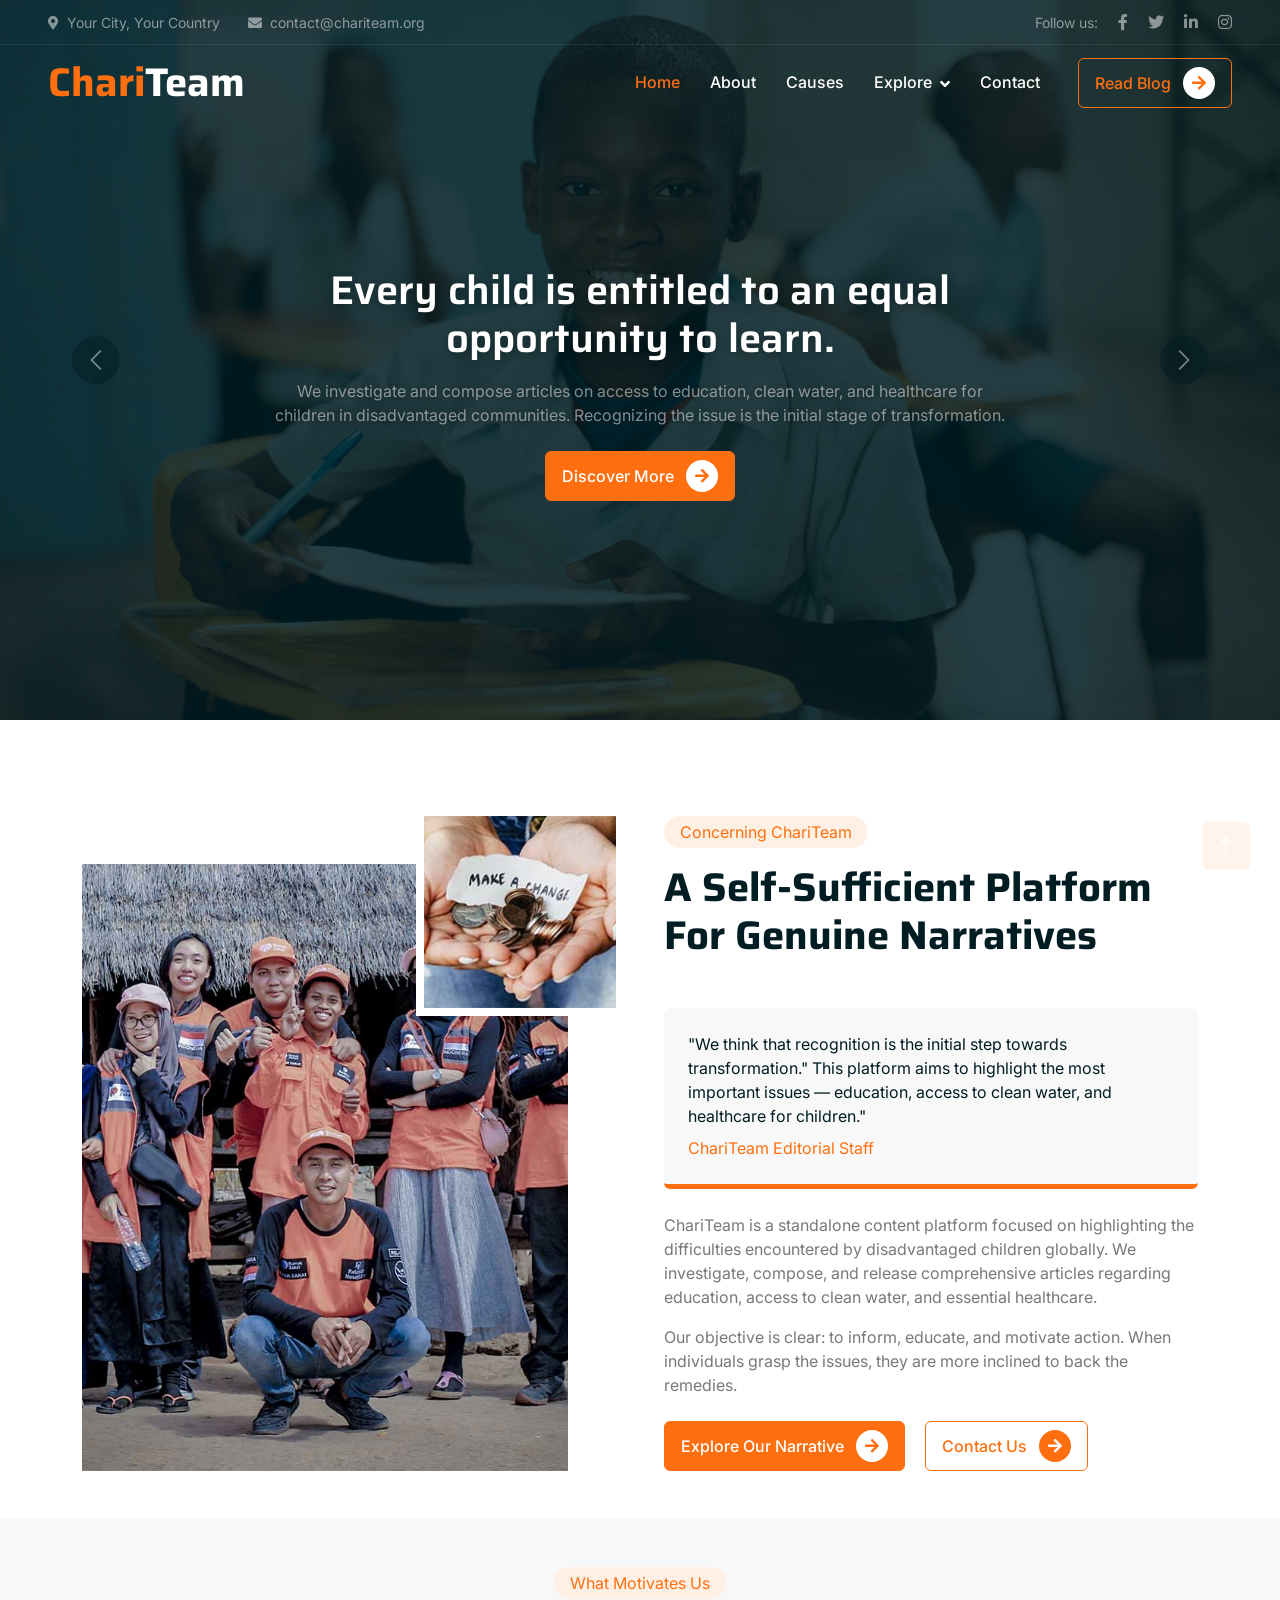
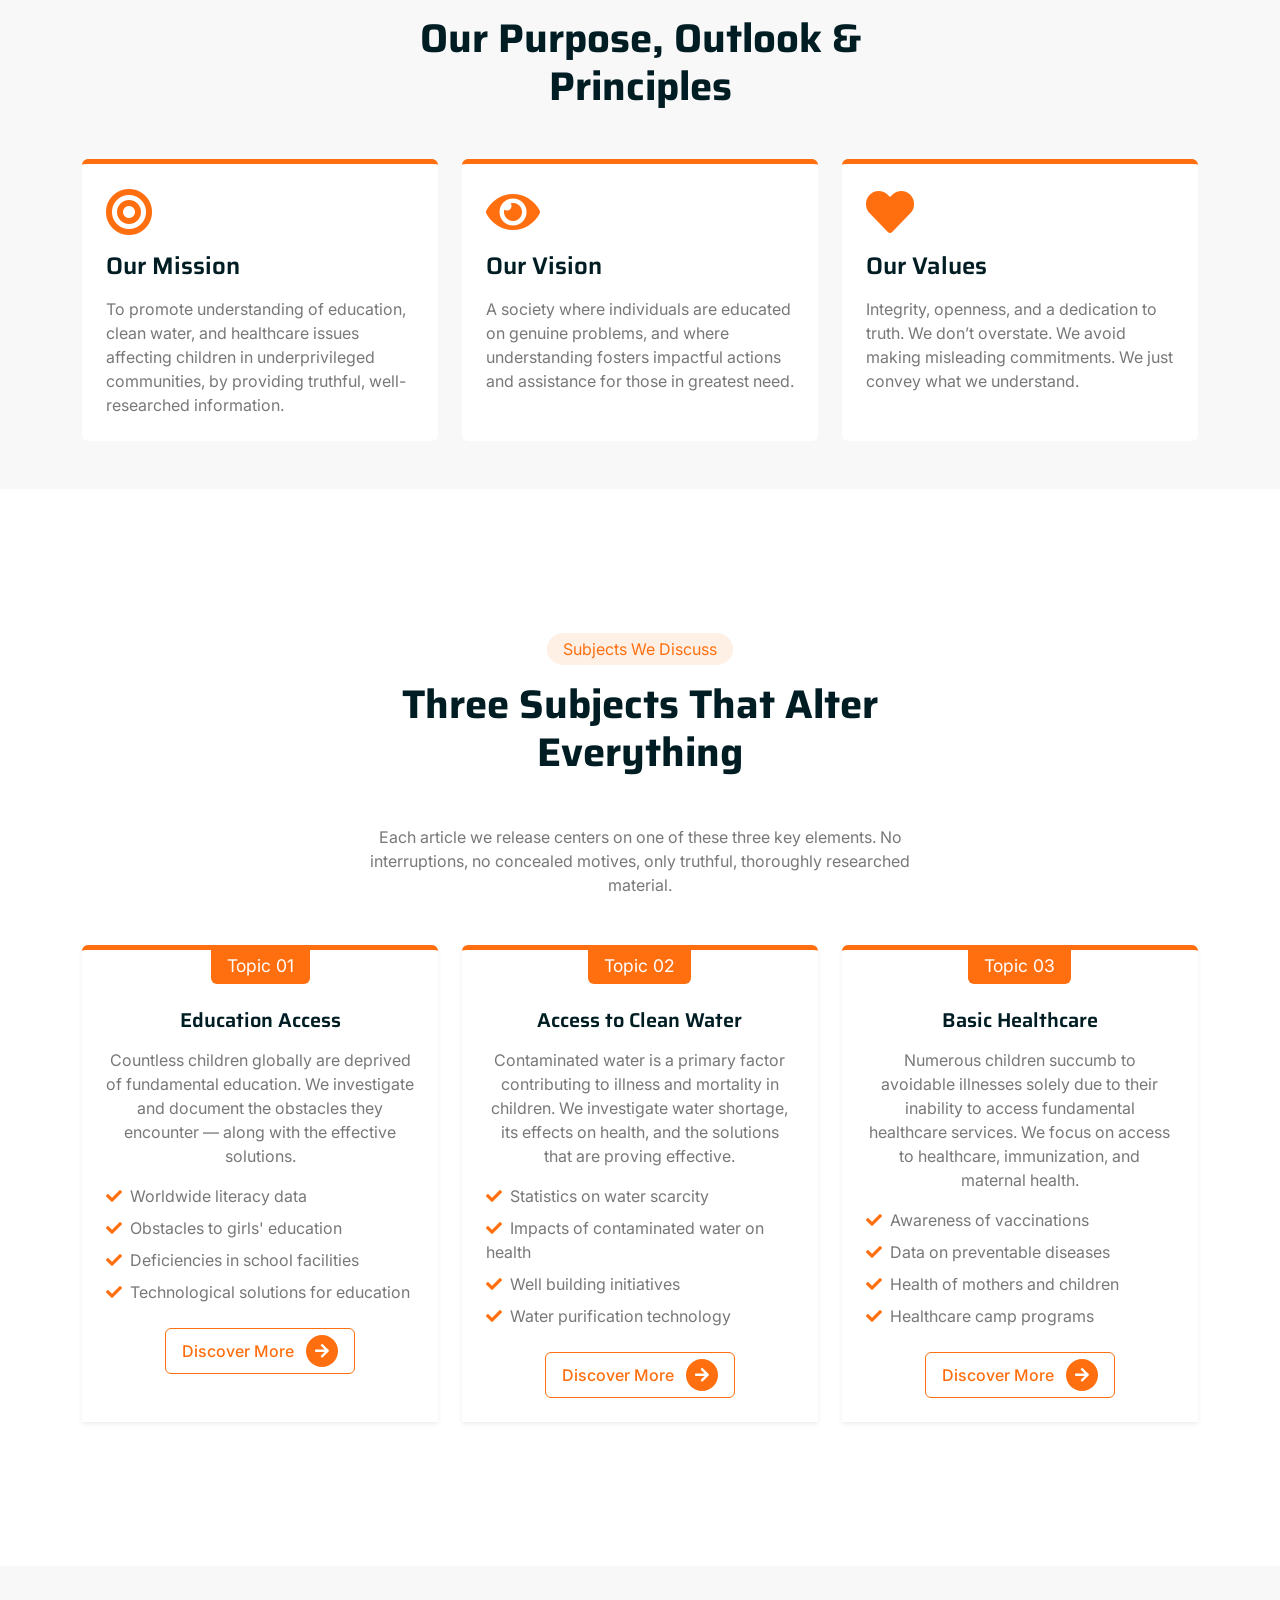
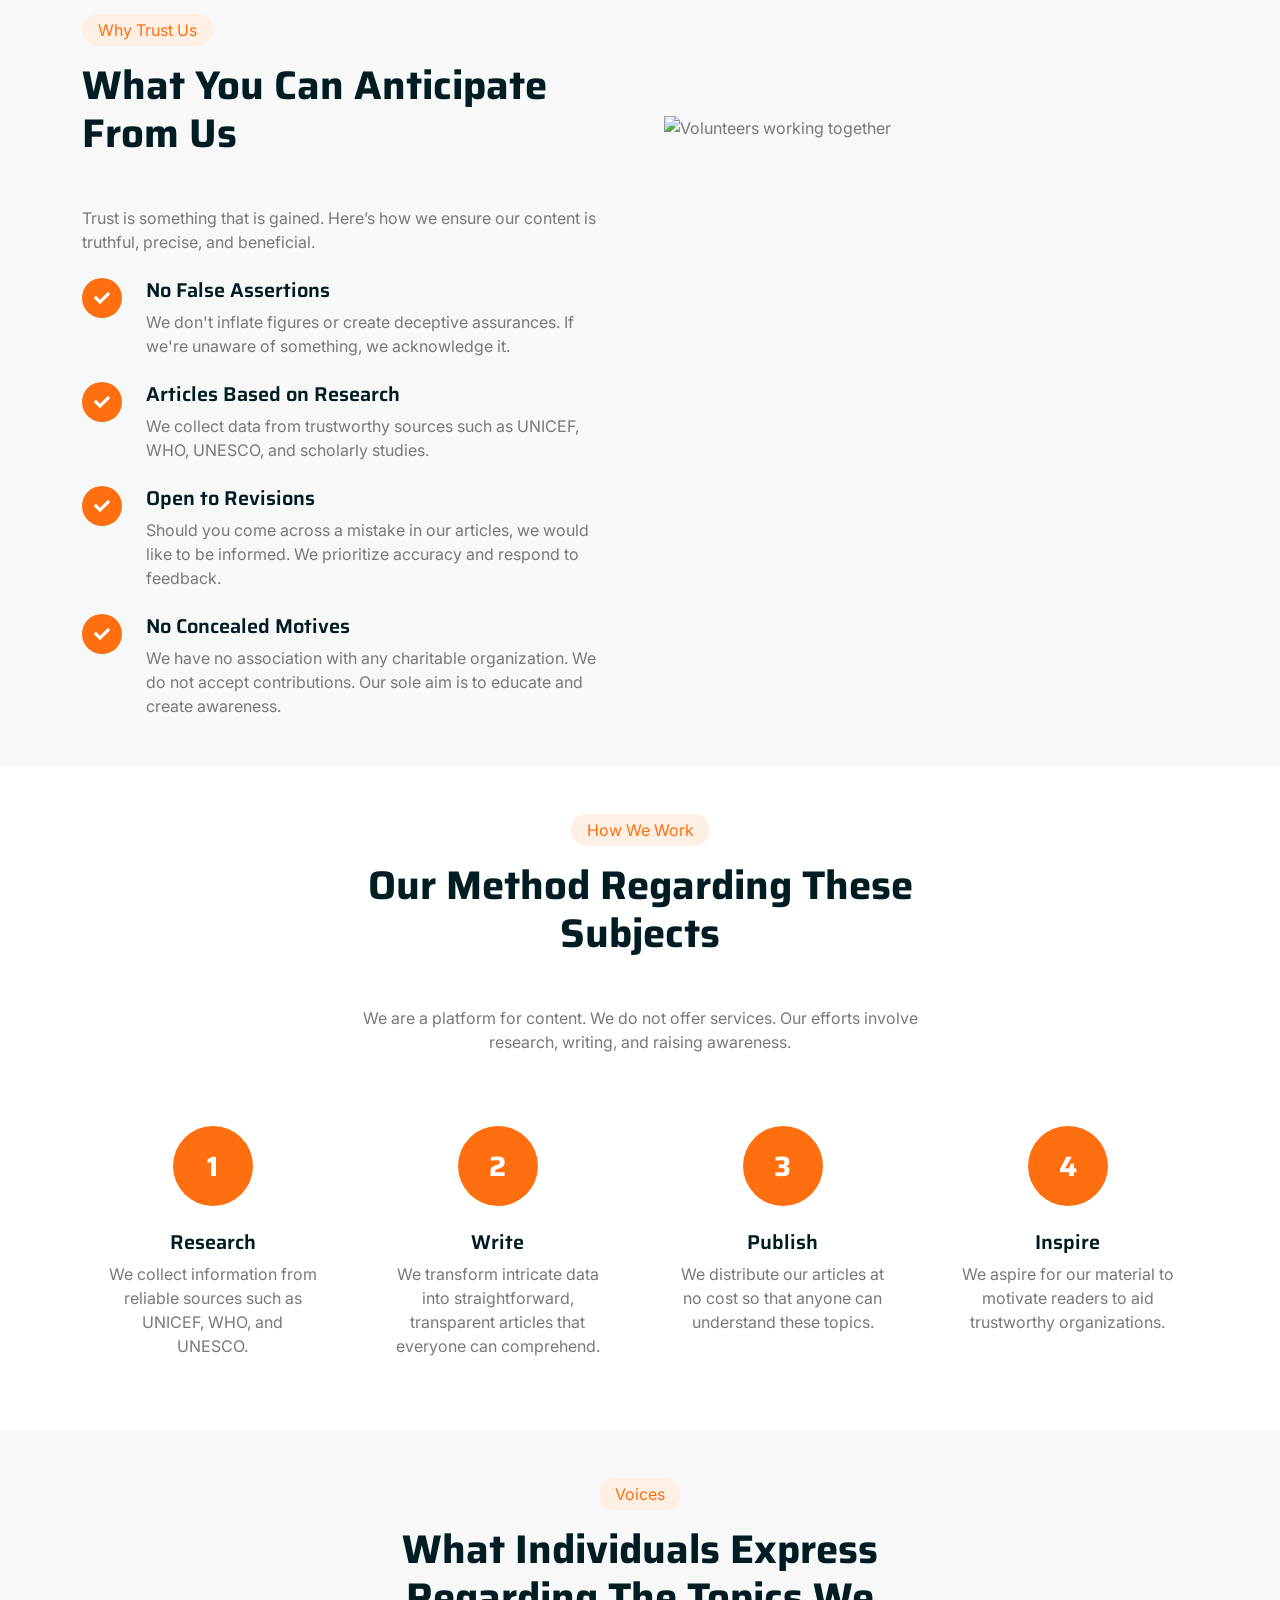
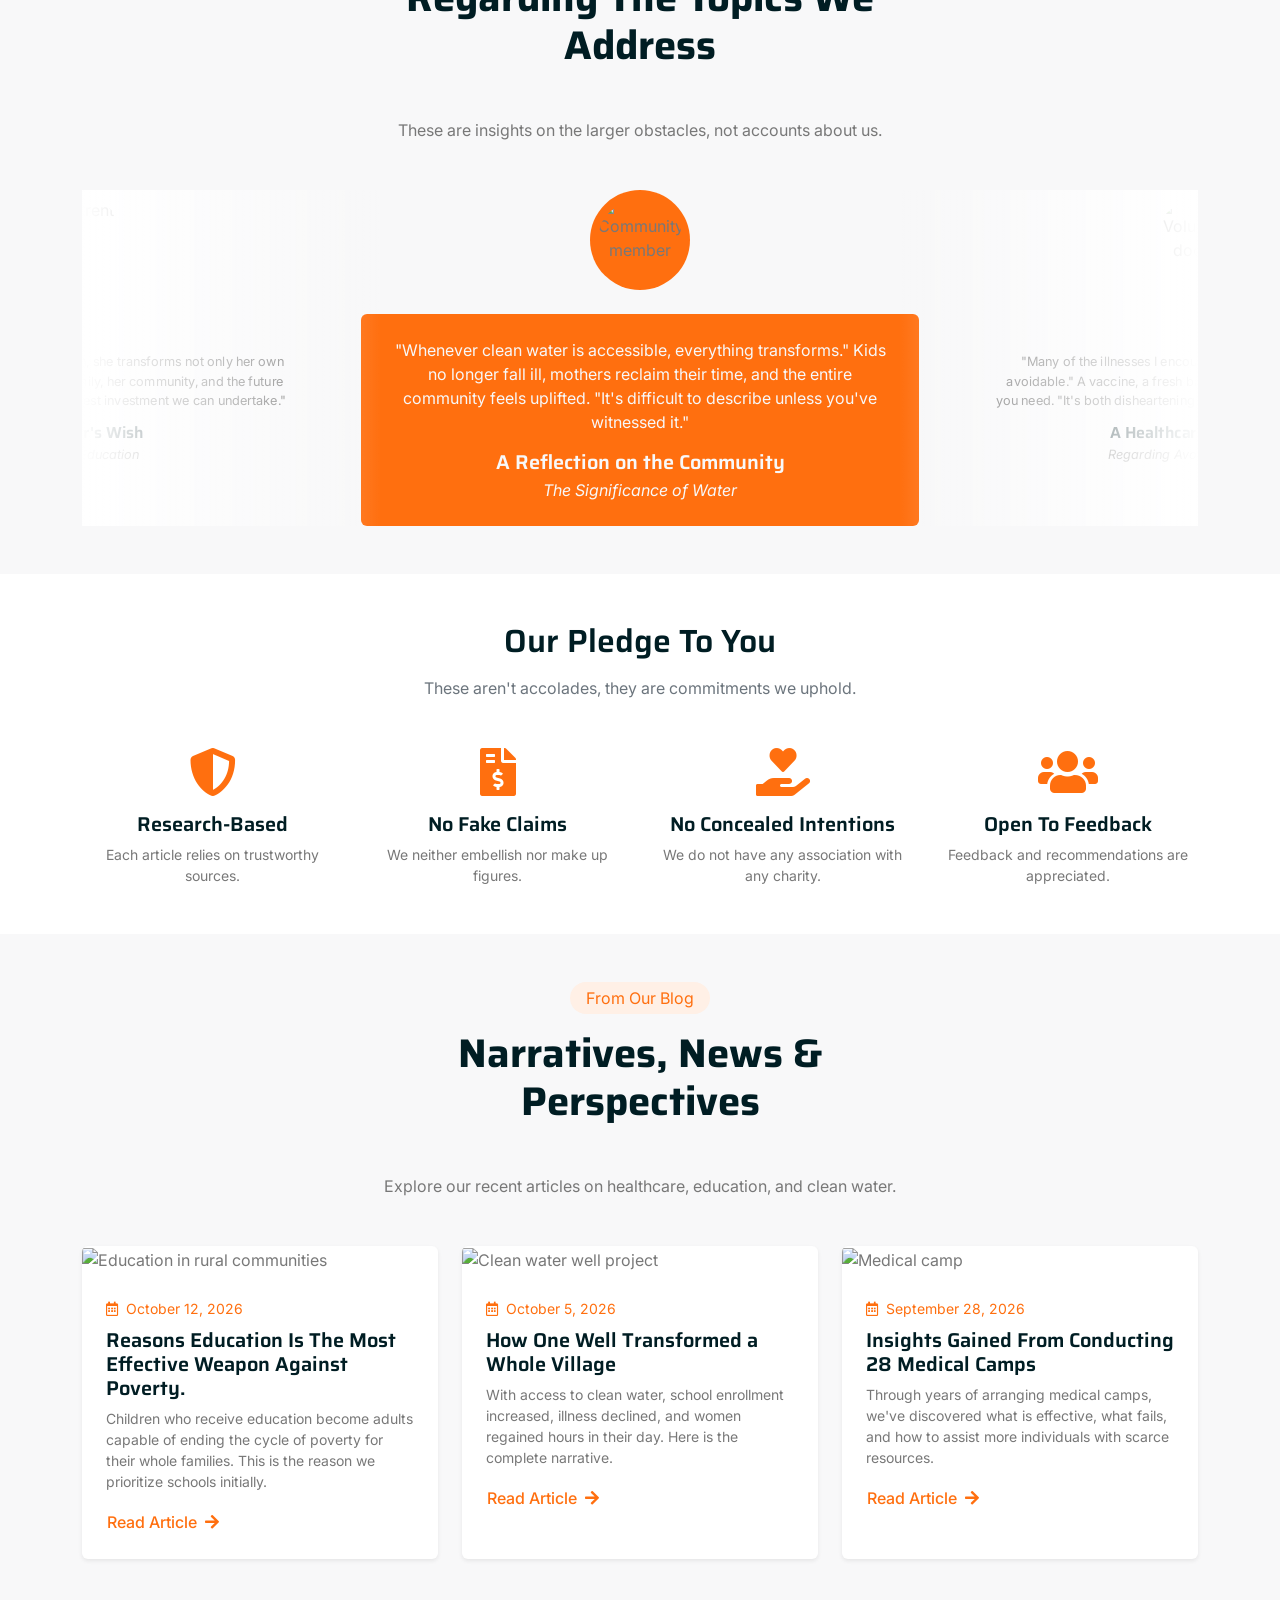
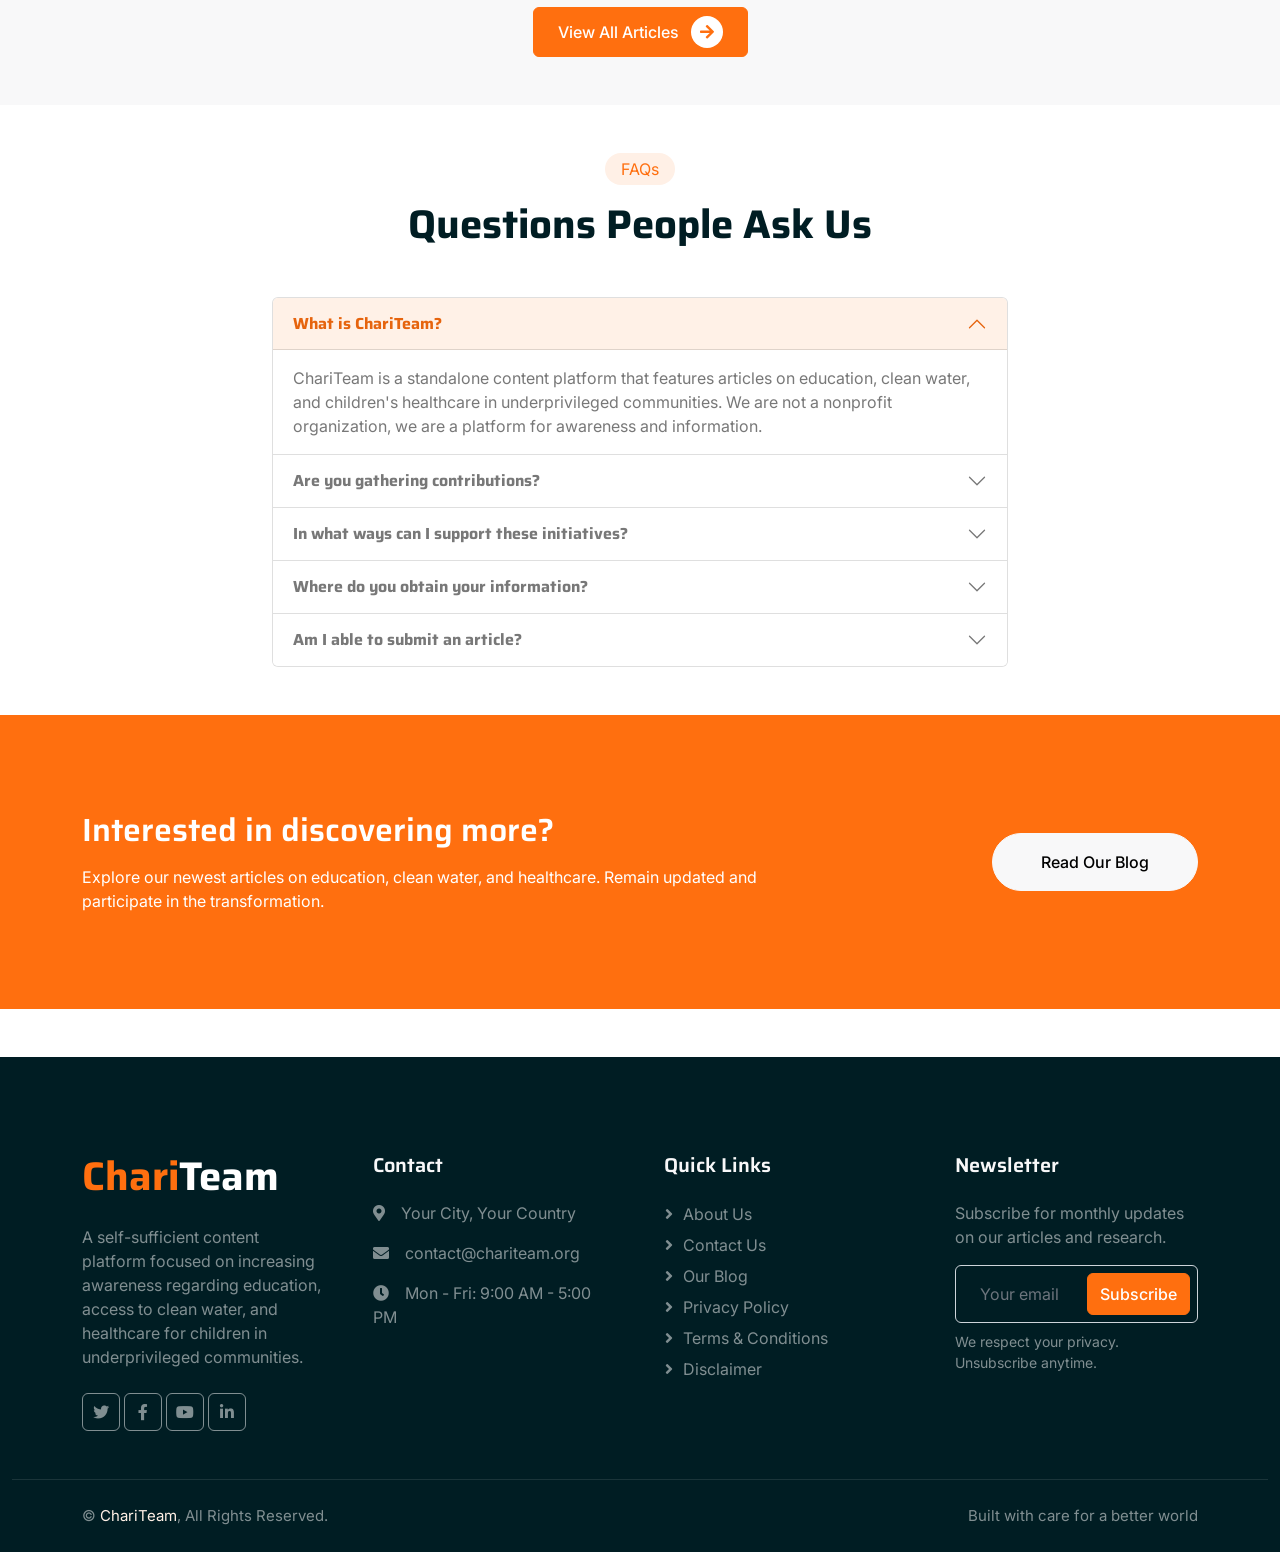
==== commit 920a48e5: "fix" ====
--- a/index.html
+++ b/index.html
@@ -29,7 +29,8 @@
 
     <!-- Google AdSense -->
     <script async src="https://pagead2.googlesyndication.com/pagead/js/adsbygoogle.js?client=ca-pub-5177822330952725" crossorigin="anonymous"></script>
-
+<script async src="https://pagead2.googlesyndication.com/pagead/js/adsbygoogle.js?client=ca-pub-5177822330952725"
+     crossorigin="anonymous"></script>
     <!-- Template Stylesheet -->
     <link href="css/style.css" rel="stylesheet">
 </head>
@@ -94,78 +95,78 @@
     <!-- Navbar End -->
 
     <!-- Carousel Start -->
-    <div class="container-fluid p-0 mb-5">
-        <div id="header-carousel" class="carousel slide" data-bs-ride="carousel">
-            <div class="carousel-inner">
-                <div class="carousel-item active">
-                    <img class="w-100" src="img/carousel-1.jpg" alt="Children learning in classroom">
-                    <div class="carousel-caption">
-                        <div class="container">
-                            <div class="row justify-content-center">
-                                <div class="col-lg-8 pt-5">
-                                    <h1 class="display-4 text-white mb-3 animated slideInDown">Every child is entitled to an equal opportunity to learn.</h1>
-                                    <p class="fs-5 text-white-50 mb-5 animated slideInDown">We investigate and compose articles on access to education, clean water, and healthcare for children in disadvantaged communities. Recognizing the issue is the initial stage of transformation.</p>
-                                    <a class="btn btn-primary py-2 px-3 animated slideInDown" href="about.html">
-                                        Discover More
-                                        <div class="d-inline-flex btn-sm-square bg-white text-primary rounded-circle ms-2">
-                                            <i class="fa fa-arrow-right"></i>
-                                        </div>
-                                    </a>
-                                </div>
-                            </div>
-                        </div>
-                    </div>
-                </div>
-                <div class="carousel-item">
-                    <img class="w-100" src="img/carousel-2.jpg" alt="Clean water project">
-                    <div class="carousel-caption">
-                        <div class="container">
-                            <div class="row justify-content-center">
-                                <div class="col-lg-8 pt-5">
-                                    <h1 class="display-4 text-white mb-3 animated slideInDown">Pure Water Transforms Everything</h1>
-                                    <p class="fs-5 text-white-50 mb-5 animated slideInDown">Having access to clean drinking water leads to healthier kids, improved school attendance, and more resilient communities. We focus on the effective solutions.</p>
-                                    <a class="btn btn-primary py-2 px-3 animated slideInDown" href="topics.html">
-                                        Our Subjects
-                                        <div class="d-inline-flex btn-sm-square bg-white text-primary rounded-circle ms-2">
-                                            <i class="fa fa-arrow-right"></i>
-                                        </div>
-                                    </a>
-                                </div>
-                            </div>
-                        </div>
-                    </div>
-                </div>
-                <div class="carousel-item">
-                    <img class="w-100" src="img/carousel-3.jpg" alt="Medical camp">
-                    <div class="carousel-caption">
-                        <div class="container">
-                            <div class="row justify-content-center">
-                                <div class="col-lg-8 pt-5">
-                                    <h1 class="display-4 text-white mb-3 animated slideInDown">Healthcare Must Never Be A Luxury</h1>
-                                    <p class="fs-5 text-white-50 mb-5 animated slideInDown">Countless children continue to lose their lives to diseases that could have been prevented. We discuss healthcare accessibility, immunization, and maternal health, and their significance.</p>
-                                    <a class="btn btn-primary py-2 px-3 animated slideInDown" href="blog.html">
-                                      Review Articles
-                                        <div class="d-inline-flex btn-sm-square bg-white text-primary rounded-circle ms-2">
-                                            <i class="fa fa-arrow-right"></i>
-                                        </div>
-                                    </a>
-                                </div>
-                            </div>
-                        </div>
-                    </div>
-                </div>
-            </div>
-            <button class="carousel-control-prev" type="button" data-bs-target="#header-carousel" data-bs-slide="prev">
-                <span class="carousel-control-prev-icon" aria-hidden="true"></span>
-                <span class="visually-hidden">Previous</span>
-            </button>
-            <button class="carousel-control-next" type="button" data-bs-target="#header-carousel" data-bs-slide="next">
-                <span class="carousel-control-next-icon" aria-hidden="true"></span>
-                <span class="visually-hidden">Next</span>
-            </button>
-        </div>
-    </div>
-    <!-- Carousel End -->
+<div class="container-fluid p-0 mb-5">
+    <div id="header-carousel" class="carousel slide" data-bs-ride="carousel">
+        <div class="carousel-inner">
+            <div class="carousel-item active">
+                <img class="w-100" src="img/carousel-1.jpg" alt="Children learning in classroom">
+                <div class="carousel-caption">
+                    <div class="container">
+                        <div class="row justify-content-center">
+                            <div class="col-lg-8 pt-5">
+                                <h1 class="text-white mb-3 animated slideInDown carousel-title">Every child is entitled to an equal opportunity to learn.</h1>
+                                <p class="text-white-50 mb-4 animated slideInDown carousel-text">We investigate and compose articles on access to education, clean water, and healthcare for children in disadvantaged communities. Recognizing the issue is the initial stage of transformation.</p>
+                                <a class="btn btn-primary py-2 px-3 animated slideInDown" href="about.html">
+                                    Discover More
+                                    <div class="d-inline-flex btn-sm-square bg-white text-primary rounded-circle ms-2">
+                                        <i class="fa fa-arrow-right"></i>
+                                    </div>
+                                </a>
+                            </div>
+                        </div>
+                    </div>
+                </div>
+            </div>
+            <div class="carousel-item">
+                <img class="w-100" src="img/carousel-2.jpg" alt="Clean water project">
+                <div class="carousel-caption">
+                    <div class="container">
+                        <div class="row justify-content-center">
+                            <div class="col-lg-8 pt-5">
+                                <h1 class="text-white mb-3 animated slideInDown carousel-title">Pure Water Transforms Everything</h1>
+                                <p class="text-white-50 mb-4 animated slideInDown carousel-text">Having access to clean drinking water leads to healthier kids, improved school attendance, and more resilient communities. We focus on the effective solutions.</p>
+                                <a class="btn btn-primary py-2 px-3 animated slideInDown" href="topics.html">
+                                    Our Subjects
+                                    <div class="d-inline-flex btn-sm-square bg-white text-primary rounded-circle ms-2">
+                                        <i class="fa fa-arrow-right"></i>
+                                    </div>
+                                </a>
+                            </div>
+                        </div>
+                    </div>
+                </div>
+            </div>
+            <div class="carousel-item">
+                <img class="w-100" src="img/carousel-3.jpg" alt="Medical camp">
+                <div class="carousel-caption">
+                    <div class="container">
+                        <div class="row justify-content-center">
+                            <div class="col-lg-8 pt-5">
+                                <h1 class="text-white mb-3 animated slideInDown carousel-title">Healthcare Must Never Be A Luxury</h1>
+                                <p class="text-white-50 mb-4 animated slideInDown carousel-text">Countless children continue to lose their lives to diseases that could have been prevented. We discuss healthcare accessibility, immunization, and maternal health, and their significance.</p>
+                                <a class="btn btn-primary py-2 px-3 animated slideInDown" href="blog.html">
+                                    Review Articles
+                                    <div class="d-inline-flex btn-sm-square bg-white text-primary rounded-circle ms-2">
+                                        <i class="fa fa-arrow-right"></i>
+                                    </div>
+                                </a>
+                            </div>
+                        </div>
+                    </div>
+                </div>
+            </div>
+        </div>
+        <button class="carousel-control-prev" type="button" data-bs-target="#header-carousel" data-bs-slide="prev">
+            <span class="carousel-control-prev-icon" aria-hidden="true"></span>
+            <span class="visually-hidden">Previous</span>
+        </button>
+        <button class="carousel-control-next" type="button" data-bs-target="#header-carousel" data-bs-slide="next">
+            <span class="carousel-control-next-icon" aria-hidden="true"></span>
+            <span class="visually-hidden">Next</span>
+        </button>
+    </div>
+</div>
+<!-- Carousel End -->
 
     <!-- About Start -->
     <div class="container-xxl py-5">
--- a/css/style.css
+++ b/css/style.css
@@ -497,4 +497,67 @@
 /*** Footer Improvements ***/
 .footer .btn-link {
     text-decoration: none;
+}
+/*** Carousel Mobile Responsive Fix ***/
+@media (max-width: 768px) {
+    #header-carousel .carousel-item {
+        min-height: 100vh;
+    }
+    
+    #header-carousel .carousel-caption h1 {
+        font-size: 1.5rem !important;
+        line-height: 1.3;
+        margin-bottom: 15px;
+    }
+    
+    #header-carousel .carousel-caption p {
+        font-size: 0.95rem !important;
+        line-height: 1.4;
+        margin-bottom: 20px;
+    }
+    
+    #header-carousel .carousel-caption .btn {
+        font-size: 0.9rem;
+        padding: 10px 20px !important;
+    }
+    
+    #header-carousel .carousel-caption .btn-sm-square {
+        width: 24px;
+        height: 24px;
+    }
+    
+    #header-carousel .carousel-caption .col-lg-8 {
+        padding-left: 15px;
+        padding-right: 15px;
+    }
+}
+
+@media (max-width: 576px) {
+    #header-carousel .carousel-caption h1 {
+        font-size: 1.3rem !important;
+    }
+    
+    #header-carousel .carousel-caption p {
+        font-size: 0.85rem !important;
+    }
+}/*** Carousel Overlay Better ***/
+.carousel-caption {
+    background: rgba(0, 29, 35, 0.85);
+    padding: 20px;
+}
+
+/*** Carousel Height on Mobile ***/
+@media (max-width: 768px) {
+    #header-carousel .carousel-item {
+        height: 100vh;
+    }
+    
+    #header-carousel .carousel-item img {
+        height: 100vh;
+        object-fit: cover;
+    }
+    
+    .carousel-caption .col-lg-8 {
+        padding-top: 80px !important;
+    }
 }
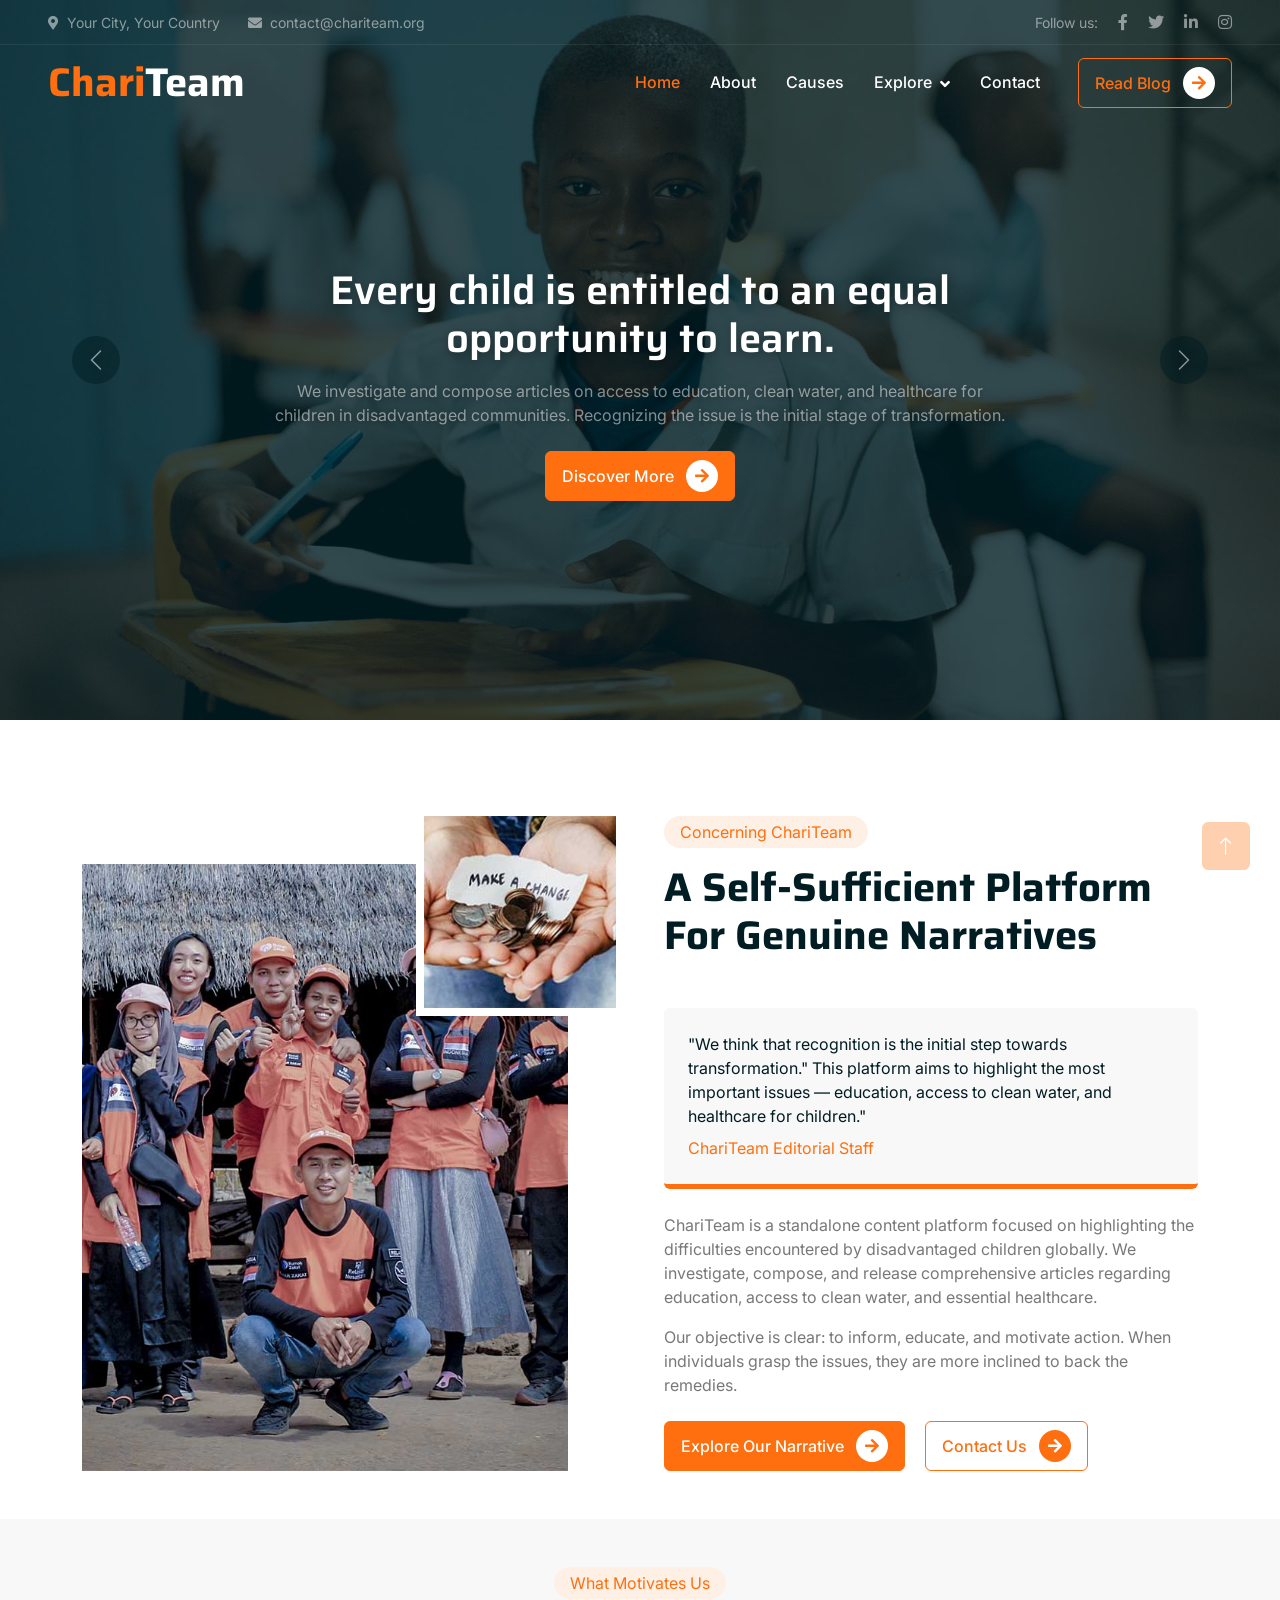
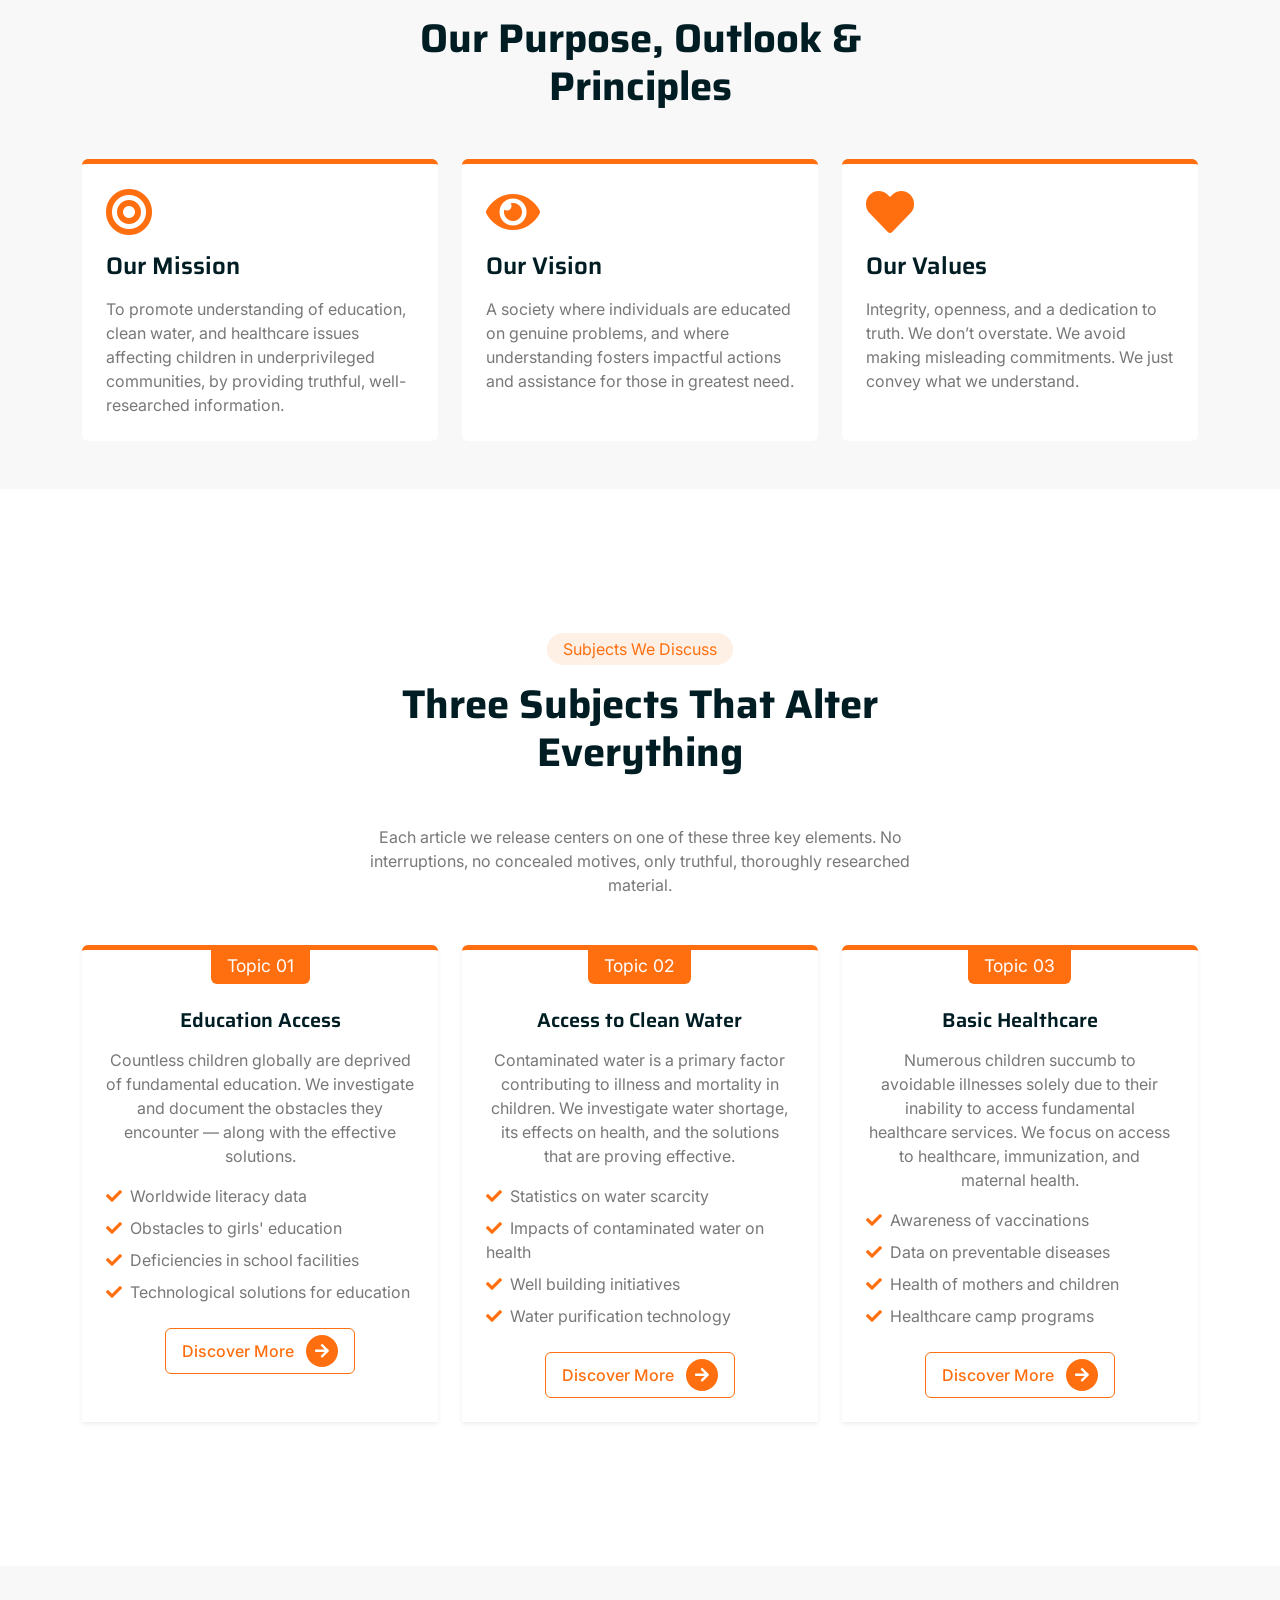
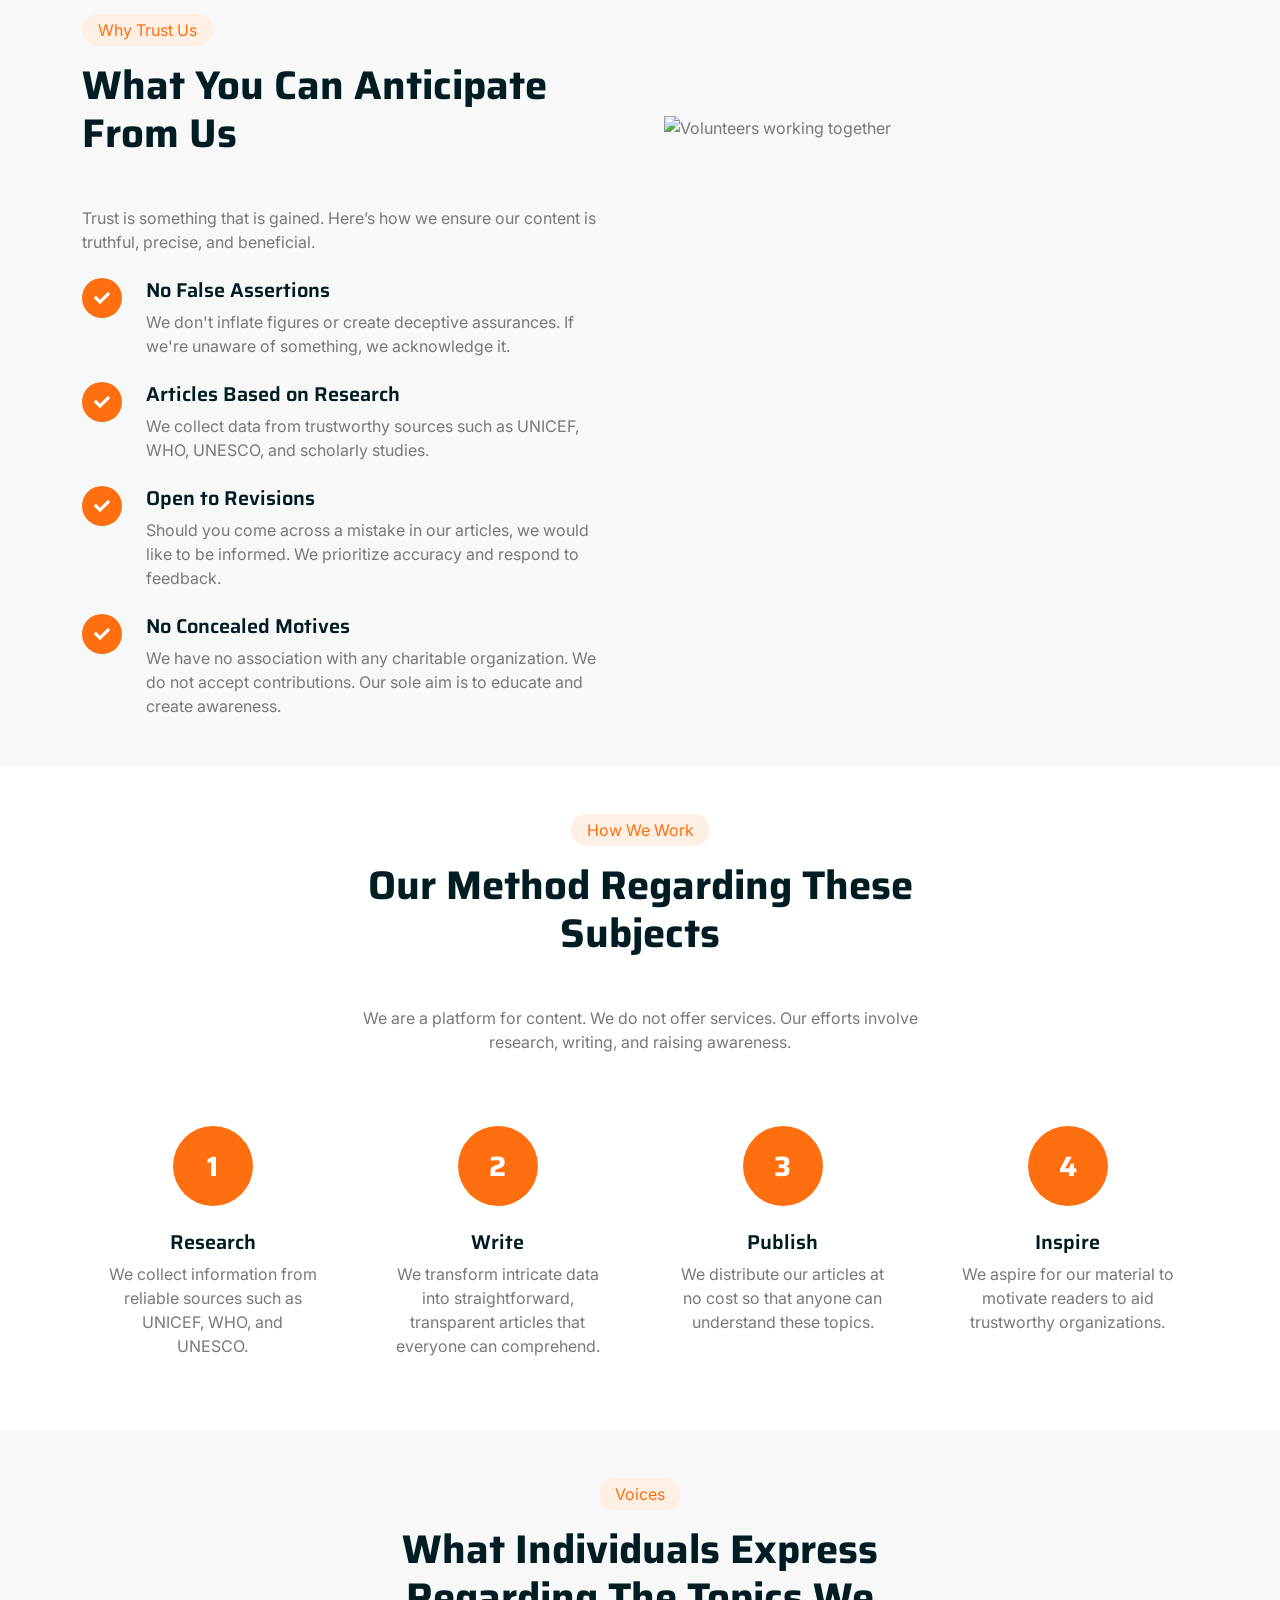
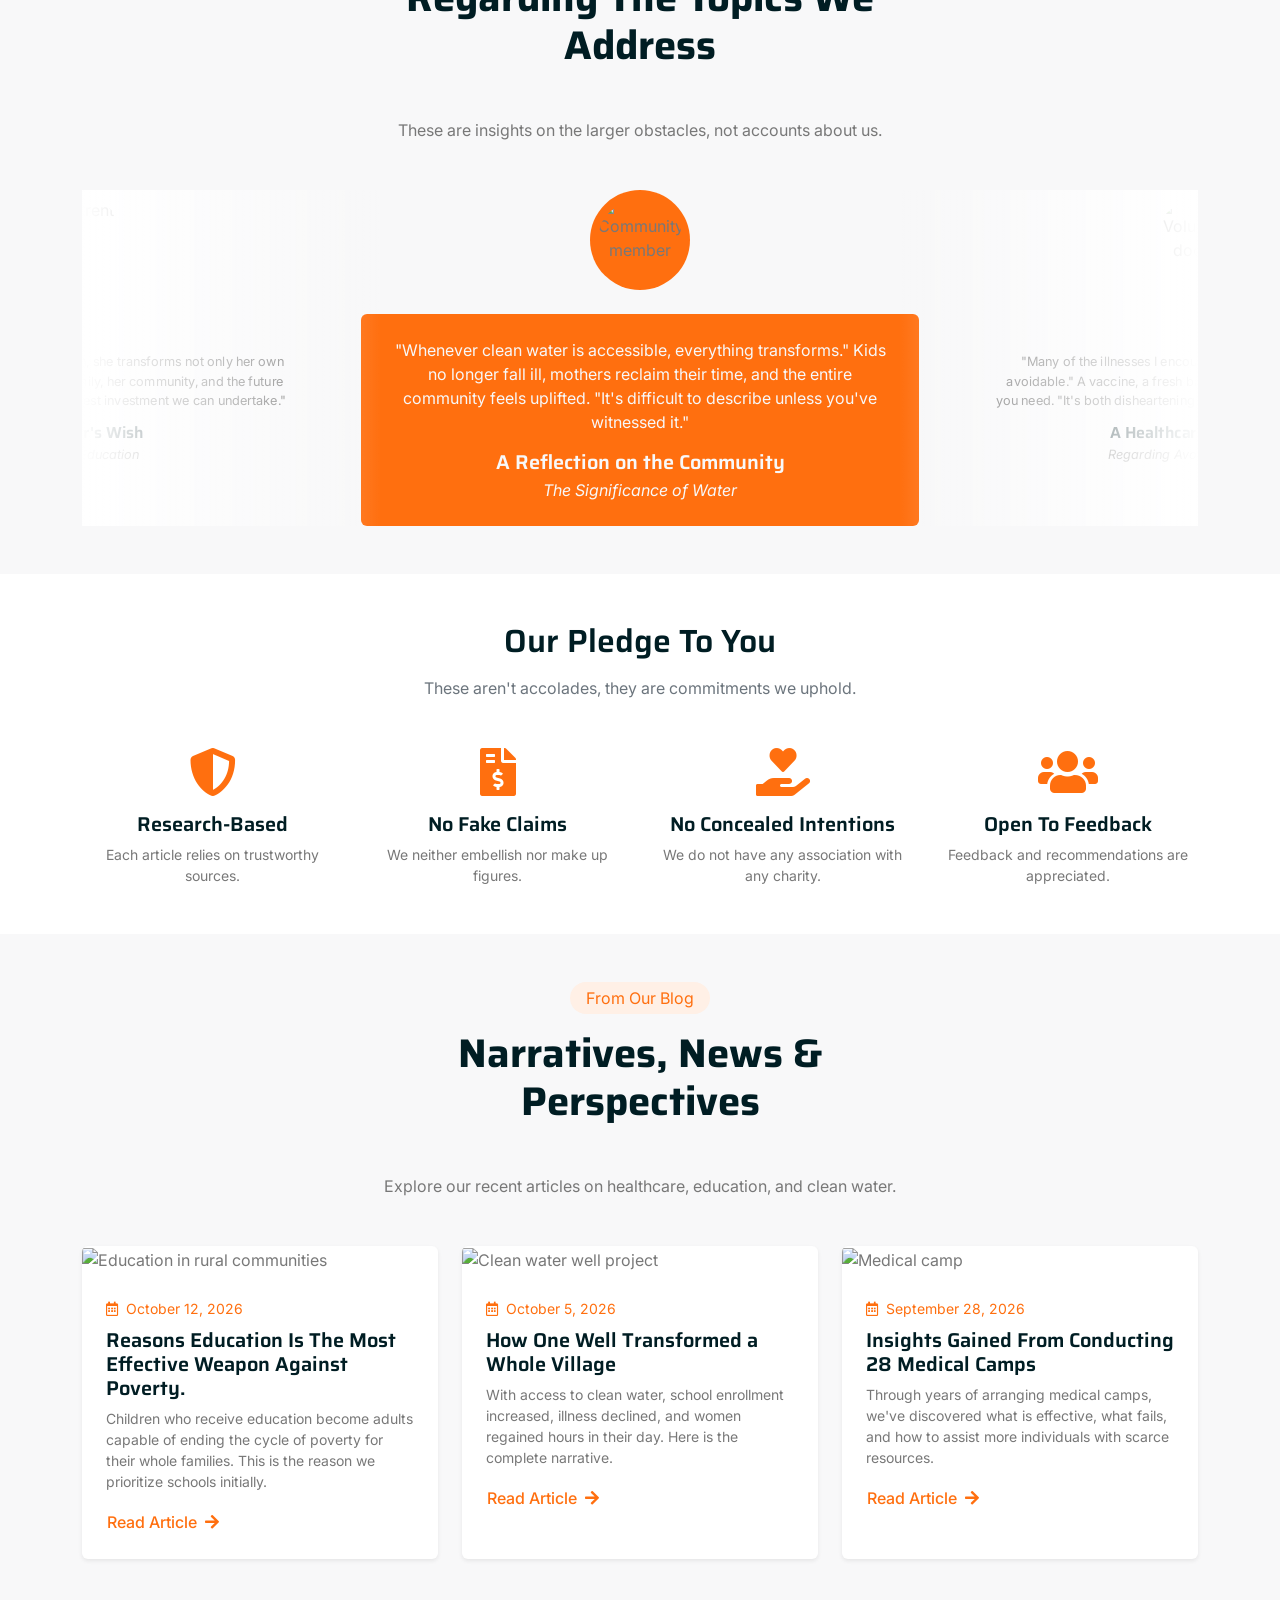
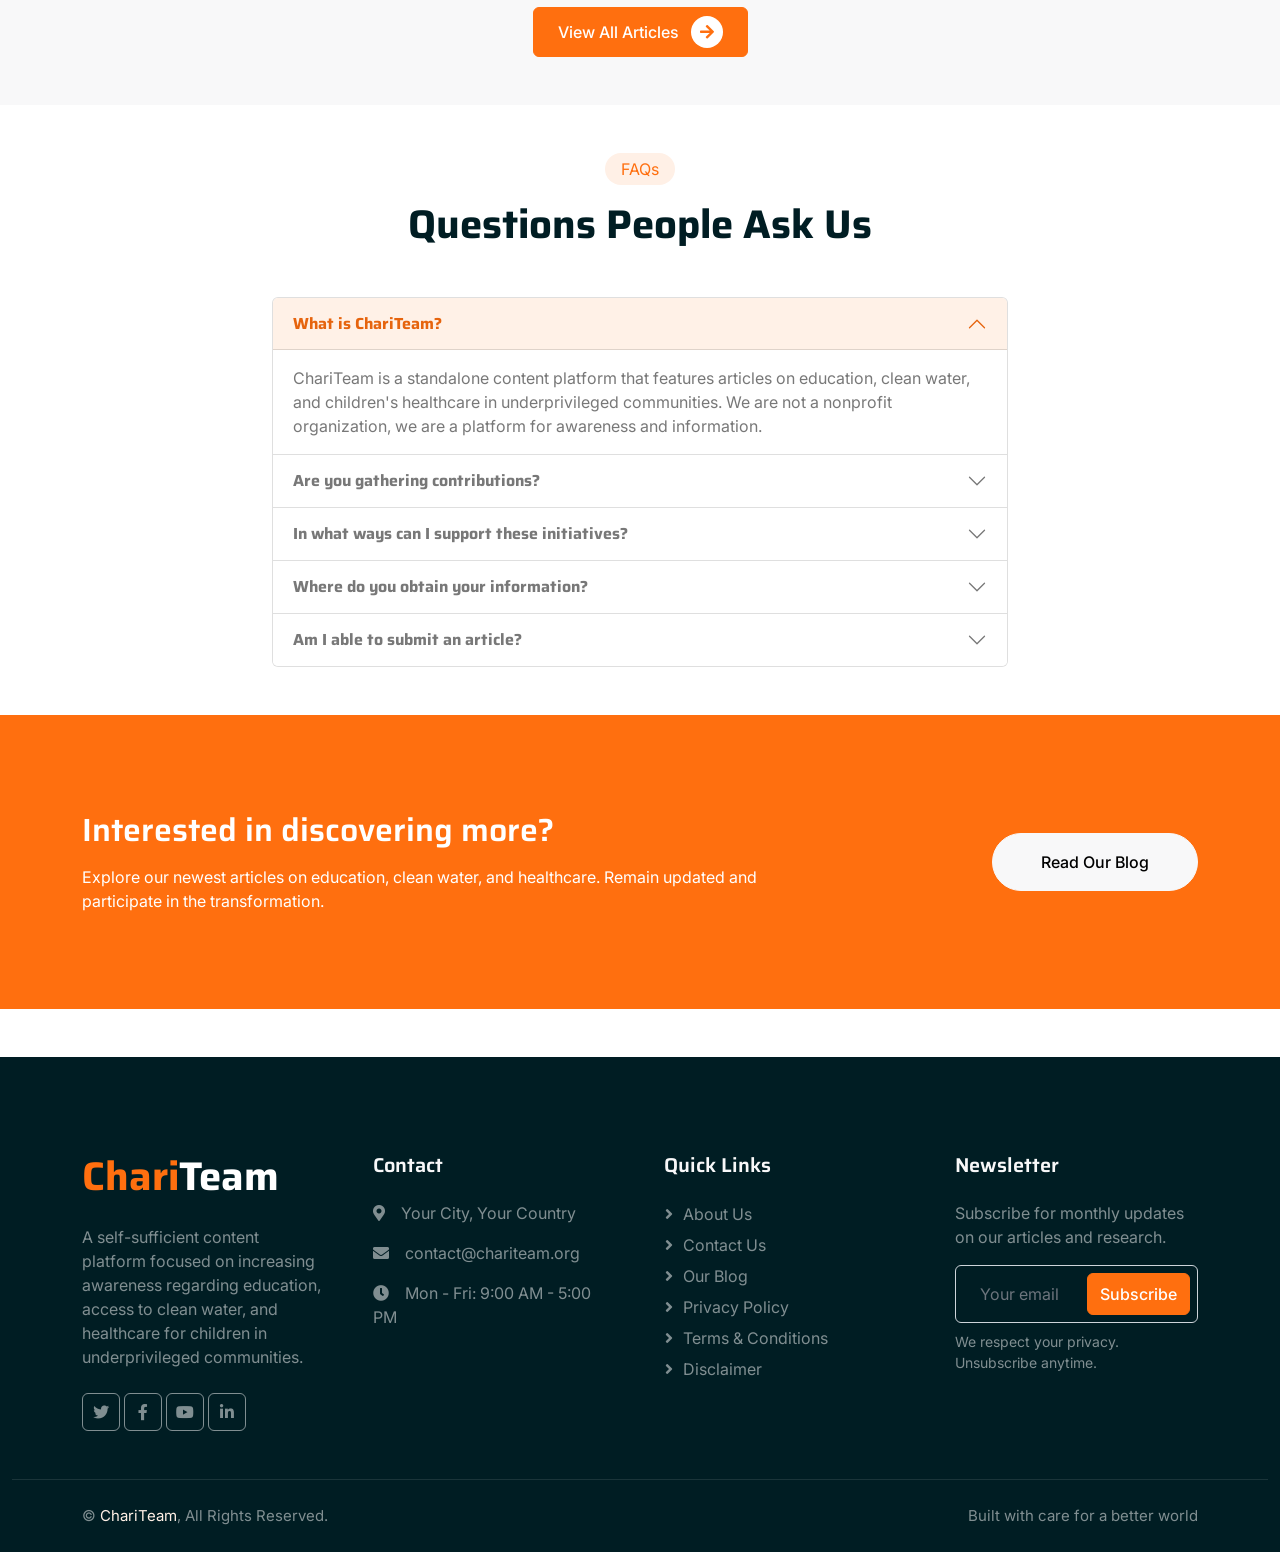
==== commit 7dba7941: "img ad" ====
--- a/index.html
+++ b/index.html
@@ -137,7 +137,7 @@
                 </div>
             </div>
             <div class="carousel-item">
-                <img class="w-100" src="img/carousel-3.jpg" alt="Medical camp">
+                <img class="w-100" src="img/carousel-1.jpg" alt="Medical camp">
                 <div class="carousel-caption">
                     <div class="container">
                         <div class="row justify-content-center">
--- a/css/style.css
+++ b/css/style.css
@@ -498,32 +498,52 @@
 .footer .btn-link {
     text-decoration: none;
 }
-/*** Carousel Mobile Responsive Fix ***/
+/*** Carousel Mobile Responsive Fix - Final Perfect ***/
 @media (max-width: 768px) {
     #header-carousel .carousel-item {
-        min-height: 100vh;
+        height: auto !important;
+        min-height: auto !important;
+        padding: 0;
+    }
+    
+    #header-carousel .carousel-item img {
+        position: relative !important;
+        width: 100%;
+        height: 550px;
+        object-fit: cover;
+    }
+    
+    #header-carousel .carousel-caption {
+        position: absolute;
+        top: 0;
+        left: 0;
+        right: 0;
+        bottom: 0;
+        padding: 90px 20px 40px 20px;
+        display: flex;
+        align-items: center;
+        justify-content: center;
+        background: rgba(0, 29, 35, .8);
     }
     
     #header-carousel .carousel-caption h1 {
-        font-size: 1.5rem !important;
+        font-size: 26px !important;
         line-height: 1.3;
-        margin-bottom: 15px;
+        margin-bottom: 12px;
     }
     
     #header-carousel .carousel-caption p {
-        font-size: 0.95rem !important;
-        line-height: 1.4;
-        margin-bottom: 20px;
+        font-size: 14px !important;
+        line-height: 1.5;
+        margin-bottom: 18px;
+        max-width: 95%;
+        margin-left: auto;
+        margin-right: auto;
     }
     
     #header-carousel .carousel-caption .btn {
-        font-size: 0.9rem;
+        font-size: 14px;
         padding: 10px 20px !important;
-    }
-    
-    #header-carousel .carousel-caption .btn-sm-square {
-        width: 24px;
-        height: 24px;
     }
     
     #header-carousel .carousel-caption .col-lg-8 {
@@ -533,31 +553,24 @@
 }
 
 @media (max-width: 576px) {
+    #header-carousel .carousel-item img {
+        height: 500px;
+    }
+    
+    #header-carousel .carousel-caption {
+        padding: 80px 15px 30px 15px;
+    }
+    
     #header-carousel .carousel-caption h1 {
-        font-size: 1.3rem !important;
+        font-size: 22px !important;
     }
     
     #header-carousel .carousel-caption p {
-        font-size: 0.85rem !important;
-    }
-}/*** Carousel Overlay Better ***/
-.carousel-caption {
-    background: rgba(0, 29, 35, 0.85);
-    padding: 20px;
-}
-
-/*** Carousel Height on Mobile ***/
-@media (max-width: 768px) {
-    #header-carousel .carousel-item {
-        height: 100vh;
-    }
-    
-    #header-carousel .carousel-item img {
-        height: 100vh;
-        object-fit: cover;
-    }
-    
-    .carousel-caption .col-lg-8 {
-        padding-top: 80px !important;
+        font-size: 13px !important;
+    }
+    
+    #header-carousel .carousel-caption .btn {
+        font-size: 13px;
+        padding: 8px 18px !important;
     }
 }
